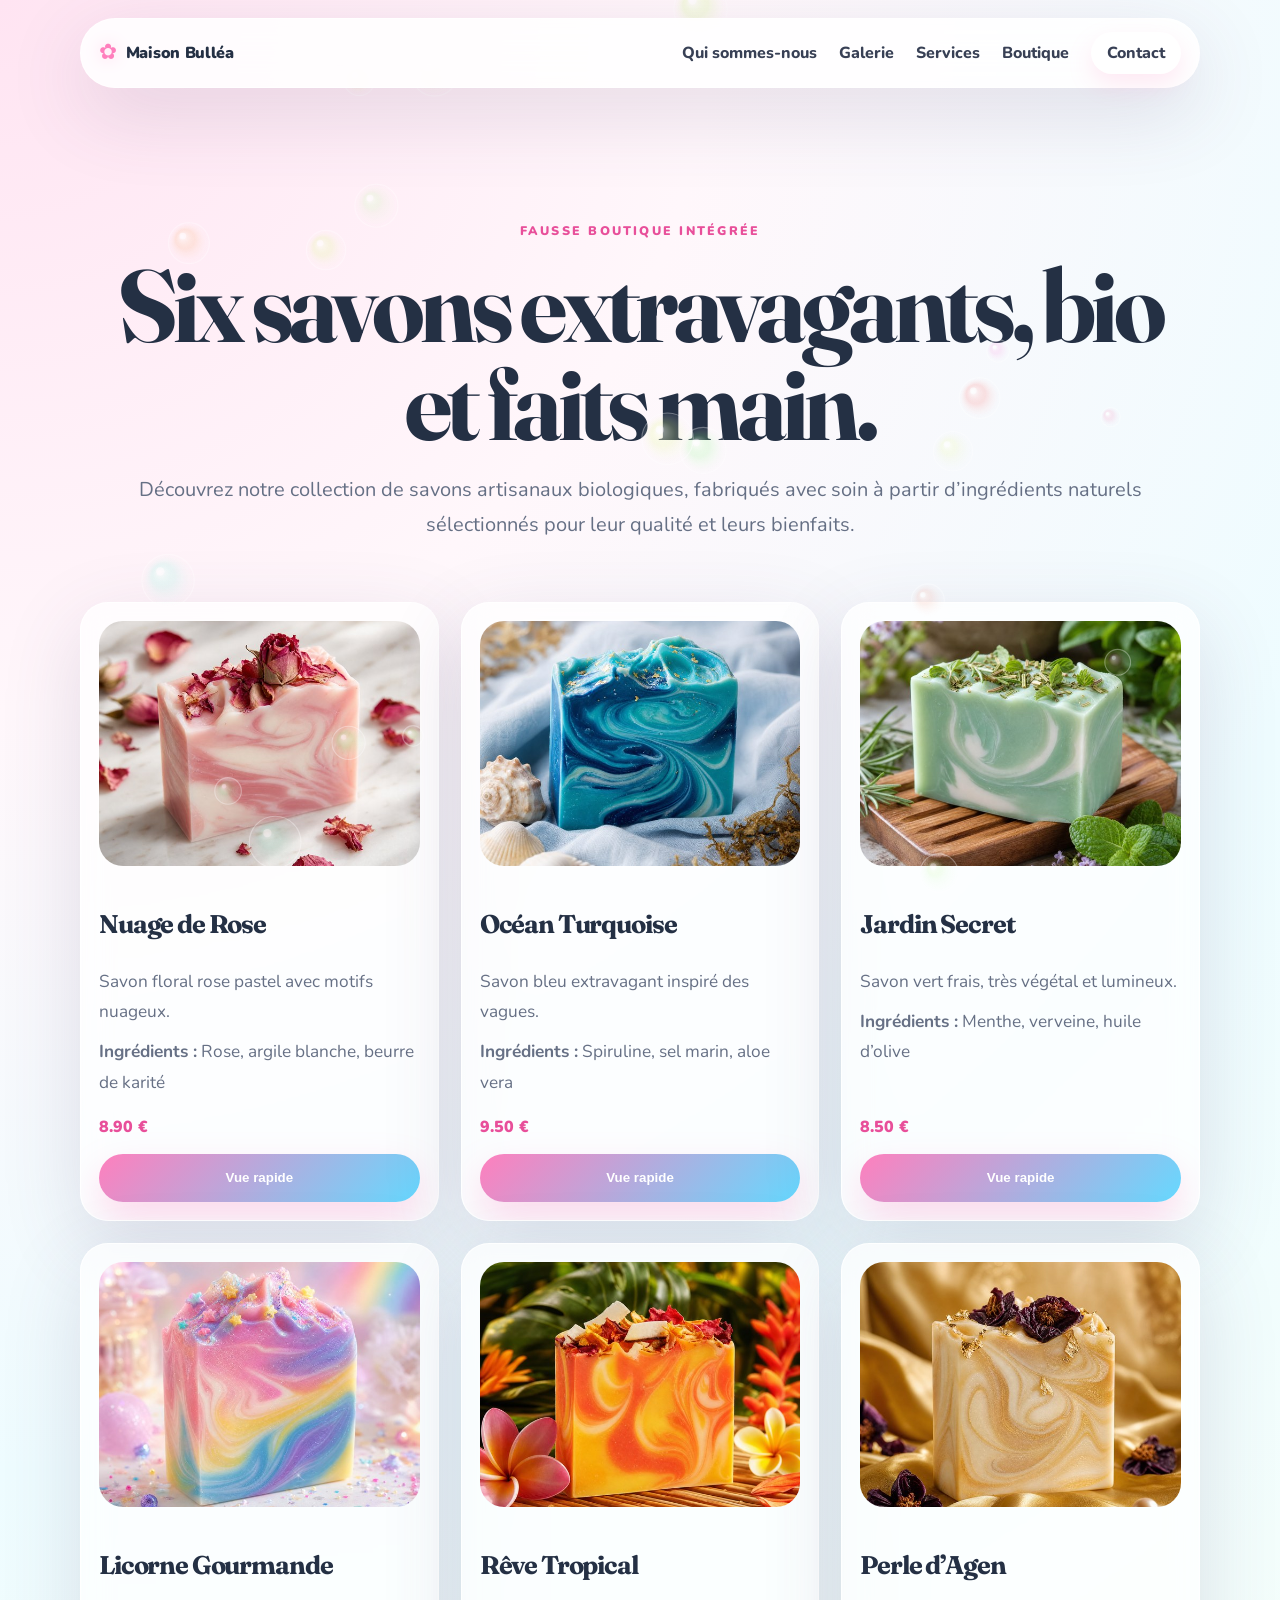
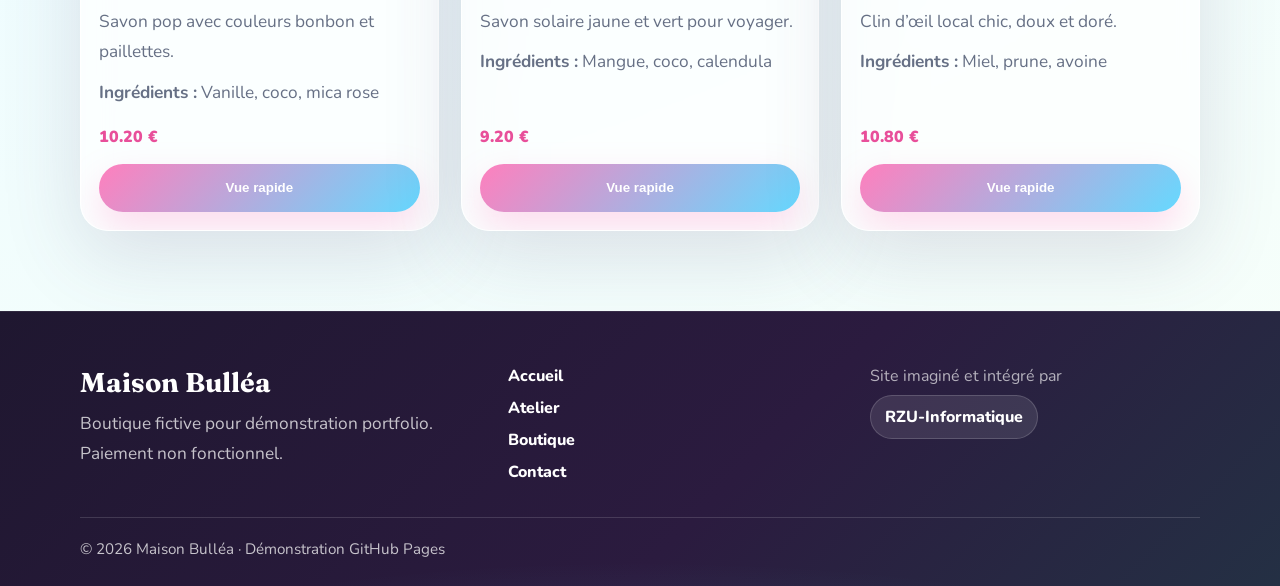
==== boutique.html @ 92e9d0f6 "Version locale du site" ====
<!doctype html>
<html lang="fr">
<head>
  <meta charset="utf-8" />
  <meta name="viewport" content="width=device-width, initial-scale=1" />
  <title>Boutique — Maison Bulléa</title>
  <link rel="preconnect" href="https://fonts.googleapis.com">
  <link rel="preconnect" href="https://fonts.gstatic.com" crossorigin>
  <link href="https://fonts.googleapis.com/css2?family=Fraunces:wght@600;700;800&family=Nunito:wght@400;600;700;800&display=swap" rel="stylesheet">
  <link rel="stylesheet" href="assets/style.css" />
</head>
<body>
  <canvas id="bubble-canvas" aria-hidden="true"></canvas>
  <header class="navbar solid">
    <a class="brand" href="index.html"><span class="brand-flower" aria-hidden="true">✿</span> Maison Bulléa</a>
    <button class="hamburger" id="hamburger" aria-label="Ouvrir le menu" aria-expanded="false"><span></span><span></span><span></span></button>
    <nav class="nav-links" id="navLinks">
      <a href="index.html#histoire">Qui sommes-nous</a>
      <a href="index.html#panorama">Galerie</a>
      <a href="index.html#services">Services</a>
      <a href="boutique.html">Boutique</a>
      <a href="index.html#contact" class="pill">Contact</a>
    </nav>
  </header>

  <main class="shop-main">
    <section class="section shop-hero reveal">
      <p class="eyebrow">Fausse boutique intégrée</p>
      <h1>Six savons extravagants, bio et faits main.</h1>
      <p class="lead">Découvrez notre collection de savons artisanaux biologiques, fabriqués avec soin à partir d’ingrédients naturels sélectionnés pour leur qualité et leurs bienfaits.</p>
    </section>

    <section class="shop-grid" id="shopGrid"></section>
  </main>

  <div class="modal" id="modal" aria-hidden="true">
    <div class="modal-content">
      <button class="modal-close" id="modalClose" aria-label="Fermer">×</button>
      <div id="modalBody"></div>
    </div>
  </div>

  <footer class="site-footer">
    <div class="footer-inner">
      <div>
        <strong>Maison Bulléa</strong>
        <p>Boutique fictive pour démonstration portfolio. Paiement non fonctionnel.</p>
      </div>
      <nav aria-label="Navigation footer">
        <a href="index.html">Accueil</a>
        <a href="index.html#panorama">Atelier</a>
        <a href="boutique.html">Boutique</a>
        <a href="index.html#contact">Contact</a>
      </nav>
      <div class="footer-credit">
        <span>Site imaginé et intégré par</span>
        <a href="#" aria-label="RZU Informatique">RZU-Informatique</a>
      </div>
    </div>
    <p class="footer-bottom">© 2026 Maison Bulléa · Démonstration GitHub Pages</p>
  </footer>
  <script src="assets/app.js"></script>
</body>
</html>
---- assets/style.css ----
:root{--pink:#ff7fbd;--soft:#fff7fb;--blue:#65d9ff;--mint:#8df2c2;--green:#6fd69b;--violet:#b693ff;--gold:#ffd978;--ink:#243044;--muted:#667085;--white:#fff;--glass:rgba(255,255,255,.72);--shadow:0 24px 80px rgba(89,67,114,.16);--radius:28px}*{box-sizing:border-box}html{scroll-behavior:smooth}body{margin:0;font-family:Nunito,system-ui,sans-serif;color:var(--ink);background:radial-gradient(circle at top left,#ffe4f2 0,#fff7fb 28%,#eefcff 58%,#f8fff9 100%);overflow-x:hidden}a{color:inherit;text-decoration:none}#bubble-canvas{position:fixed;inset:0;z-index:20;pointer-events:auto}.navbar{position:fixed;top:18px;left:50%;transform:translateX(-50%);width:min(1120px,calc(100% - 32px));height:70px;z-index:50;display:flex;align-items:center;justify-content:space-between;padding:0 18px;border:1px solid rgba(255,255,255,.7);background:rgba(255,255,255,.62);backdrop-filter:blur(20px);border-radius:999px;box-shadow:var(--shadow)}.navbar.solid{background:rgba(255,255,255,.86)}.brand{font-weight:900;letter-spacing:-.02em}.brand span{color:var(--pink);filter:drop-shadow(0 0 8px #ffd1e8)}.nav-links{display:flex;align-items:center;gap:22px;font-weight:800;color:#384055}.nav-links a{transition:.25s}.nav-links a:hover{color:#e84f9a;transform:translateY(-1px)}.pill{padding:10px 16px;background:#fff;border-radius:999px;box-shadow:0 10px 25px rgba(255,127,189,.18)}.hamburger{display:none;background:transparent;border:0;width:45px;height:45px;position:relative}.hamburger span{display:block;width:26px;height:3px;background:var(--ink);border-radius:9px;margin:5px auto;transition:.4s cubic-bezier(.4,0,.2,1)}.hamburger.active span:nth-child(1){transform:translateY(8px) rotate(135deg)}.hamburger.active span:nth-child(2){transform:rotate(180deg) scale(0);opacity:0}.hamburger.active span:nth-child(3){transform:translateY(-8px) rotate(-135deg)}.section{width:min(1120px,calc(100% - 32px));margin:0 auto;padding:110px 0}.hero{min-height:100vh;display:grid;grid-template-columns:1.02fr .98fr;align-items:center;gap:44px;padding-top:150px}.eyebrow{text-transform:uppercase;letter-spacing:.18em;font-weight:900;font-size:.78rem;color:#e84f9a;margin:0 0 14px}h1,h2{font-family:Fraunces,serif;letter-spacing:-.045em;line-height:.96;margin:0 0 20px}h1{font-size:clamp(3rem,8vw,6.7rem)}h2{font-size:clamp(2.3rem,5vw,4.2rem)}p{font-size:1.08rem;line-height:1.75;color:var(--muted)}.lead{font-size:1.25rem}.actions{display:flex;gap:14px;flex-wrap:wrap;margin-top:30px}.btn{display:inline-flex;align-items:center;justify-content:center;padding:14px 22px;border-radius:999px;font-weight:900;border:0;cursor:pointer;transition:.25s}.primary{background:linear-gradient(135deg,var(--pink),var(--blue));color:white;box-shadow:0 16px 36px rgba(255,127,189,.28)}.secondary{background:white;color:#e84f9a}.btn:hover{transform:translateY(-3px) scale(1.02)}.soap-stage{position:relative;min-height:520px;perspective:900px}.soap{position:absolute;border-radius:34% 52% 42% 58%;box-shadow:inset -15px -20px 32px rgba(84,63,98,.16),inset 18px 16px 30px rgba(255,255,255,.55),0 30px 80px rgba(100,72,135,.22);animation:float 5s ease-in-out infinite}.soap span{position:absolute;inset:18%;border-radius:inherit;border:2px solid rgba(255,255,255,.5)}.soap-a{width:210px;height:145px;left:20px;top:55px;background:linear-gradient(135deg,#ff8fc8,#ffc7e2,#fff);transform:rotate(-14deg)}.soap-b{width:245px;height:165px;right:20px;top:160px;background:linear-gradient(135deg,#73e3ff,#f5ffff,#b99aff);animation-delay:-1.2s}.soap-c{width:180px;height:125px;left:145px;bottom:82px;background:linear-gradient(135deg,#9cf7c8,#fffcc8,#fff);animation-delay:-2.2s}.soap-d{width:130px;height:95px;right:125px;bottom:22px;background:linear-gradient(135deg,#ffd978,#ff91cd,#fff);animation-delay:-3s}.orb{position:absolute;border-radius:50%;filter:blur(1px);opacity:.72}.orb-a{width:120px;height:120px;background:#baf5ff;right:80px;top:25px}.orb-b{width:90px;height:90px;background:#ffd1e8;left:35px;bottom:35px}@keyframes float{50%{transform:translateY(-22px) rotate(4deg)}}.split{display:grid;grid-template-columns:.9fr 1.1fr;gap:58px;align-items:center}.photo-card,.service-grid,.contact-form,.panorama,.shop-card,.modal-content{background:rgba(255,255,255,.72);border:1px solid rgba(255,255,255,.8);box-shadow:var(--shadow);border-radius:var(--radius);backdrop-filter:blur(14px)}.photo-card{min-height:420px;display:grid;place-items:center}.artisan-illustration{position:relative;width:260px;height:260px}.bowl{position:absolute;width:230px;height:125px;left:15px;bottom:35px;background:linear-gradient(135deg,#ffabd2,#88e2ff);border-radius:30px 30px 90px 90px}.spoon{position:absolute;width:18px;height:215px;background:#c48c53;left:150px;top:10px;transform:rotate(38deg);border-radius:99px}.tiny-soap{position:absolute;width:76px;height:52px;border-radius:24px;background:#fff}.tiny-soap.one{left:50px;top:55px;background:#a7f3ce}.tiny-soap.two{right:18px;top:95px;background:#ffd978}.values{display:flex;gap:12px;flex-wrap:wrap;margin-top:25px}.values span{background:white;padding:12px 16px;border-radius:999px;font-weight:900}.center{text-align:center;max-width:760px;margin:0 auto 36px}.panorama{overflow:hidden;cursor:grab}.panorama:active{cursor:grabbing}.panorama-track{display:flex;gap:20px;width:max-content;padding:22px;transform:translateX(0)}.scene-card{width:min(440px,74vw);height:260px;border-radius:28px;padding:28px;display:flex;flex-direction:column;justify-content:end;color:white;font-family:Fraunces,serif;font-size:2rem;box-shadow:inset 0 -70px 100px rgba(0,0,0,.2)}.scene-card span{font:800 1rem Nunito;color:rgba(255,255,255,.9)}.rose{background:linear-gradient(135deg,#ff83bd,#ffcfdf)}.blue{background:linear-gradient(135deg,#47cdf5,#8b7fff)}.green{background:linear-gradient(135deg,#55d68b,#d6ff9d)}.gold{background:linear-gradient(135deg,#ffd978,#ff83bd)}.violet{background:linear-gradient(135deg,#b693ff,#ff91cd)}.mint{background:linear-gradient(135deg,#8df2c2,#65d9ff)}.cards,.shop-grid{display:grid;grid-template-columns:repeat(3,1fr);gap:22px}.flip-card{height:285px;perspective:1100px}.flip-card>div{position:relative;width:100%;height:100%;transform-style:preserve-3d;transition:.7s}.flip-card:hover>div,.flip-card.flipped>div{transform:rotateY(180deg)}.front,.back{position:absolute;inset:0;padding:28px;border-radius:var(--radius);backface-visibility:hidden;box-shadow:var(--shadow)}.front{display:flex;flex-direction:column;justify-content:end;color:white}.back{background:white;transform:rotateY(180deg)}.pink-soap{background:linear-gradient(135deg,#ff82bd,#ffc2dd)}.teal-soap{background:linear-gradient(135deg,#52d8ff,#aa9dff)}.green-soap{background:linear-gradient(135deg,#6ee7a8,#fff1a8)}.services,.contact{display:grid;grid-template-columns:1fr 1fr;gap:36px;align-items:center}.service-grid{display:grid;grid-template-columns:1fr 1fr;gap:14px;padding:18px}.service-grid div{background:white;padding:24px;border-radius:22px;display:flex;flex-direction:column;gap:6px}.socials{display:flex;gap:12px;flex-wrap:wrap}.socials a{font-weight:900;background:white;padding:11px 15px;border-radius:999px}.contact-form{padding:24px;display:grid;gap:14px}.contact-form label{font-weight:900}.contact-form input,.contact-form textarea{width:100%;border:1px solid #efdcea;border-radius:18px;padding:14px;margin-top:6px;font:inherit;background:white}.contact-form textarea{min-height:140px;resize:vertical}footer{text-align:center;padding:45px 16px;margin-top:30px;background:rgba(255,255,255,.5)}.intro{position:fixed;z-index:100;inset:0;display:grid;place-items:center;background:radial-gradient(circle at center,#fff 0,#ffe8f3 40%,#dffaff 100%);transition:1s cubic-bezier(.4,0,.2,1)}.intro.hidden{opacity:0;transform:scale(1.1);pointer-events:none}.intro-card{text-align:center;padding:25px;width:min(620px,92vw)}.house{width:230px;height:250px;margin:20px auto 10px;display:block;position:relative;background:transparent;border:0;cursor:pointer;filter:drop-shadow(0 28px 35px rgba(146,84,130,.28));transition:.35s}.house:hover{transform:translateY(-6px) scale(1.03)}.roof{position:absolute;left:28px;top:8px;width:174px;height:174px;background:linear-gradient(135deg,#ff7fbd,#ffd978);transform:rotate(45deg);border-radius:24px}.walls{position:absolute;left:35px;bottom:15px;width:160px;height:145px;background:linear-gradient(135deg,#fff,#ecfbff);border-radius:24px}.window{position:absolute;top:34px;width:32px;height:32px;border-radius:12px;background:#ffe483;box-shadow:0 0 18px #ffd978}.window.left{left:25px}.window.right{right:25px}.door{position:absolute;left:58px;bottom:0;width:48px;height:78px;background:linear-gradient(135deg,#a96aee,#ff7fbd);border-radius:22px 22px 10px 10px;transform-origin:left;transition:.7s}.house.open .door{transform:perspective(450px) rotateY(-68deg)}.hint{font-weight:900;color:#e84f9a}.sparkle-field:before,.sparkle-field:after{content:'✦ ✧ ✦ ✧ ✦';position:absolute;color:#fff;text-shadow:0 0 12px #ff7fbd;font-size:32px;animation:spark 3s linear infinite}.sparkle-field:before{left:12%;top:18%}.sparkle-field:after{right:10%;bottom:20%;animation-delay:-1.3s}@keyframes spark{50%{transform:translateY(-20px) rotate(10deg);opacity:.45}}.reveal{opacity:0;transform:translateY(26px);transition:.8s ease}.reveal.visible{opacity:1;transform:none}.shop-main{padding-top:110px}.shop-hero{text-align:center;padding-bottom:40px}.shop-grid{width:min(1120px,calc(100% - 32px));margin:0 auto 80px}.shop-card{padding:18px;transition:.25s;overflow:hidden}.shop-card:hover{transform:translateY(-8px) rotateX(2deg);box-shadow:0 34px 95px rgba(89,67,114,.2)}.product-art{height:210px;border-radius:24px;margin-bottom:16px;position:relative;overflow:hidden}.product-art:before{content:'';position:absolute;inset:30px;border-radius:40% 55%;background:rgba(255,255,255,.72);box-shadow:inset -15px -18px 25px rgba(0,0,0,.1)}.price{font-weight:900;color:#e84f9a}.shop-card button{width:100%;margin-top:10px}.modal{position:fixed;inset:0;background:rgba(36,48,68,.45);z-index:80;display:none;place-items:center;padding:20px}.modal.show{display:grid}.modal-content{max-width:560px;width:100%;padding:28px;position:relative}.modal-close{position:absolute;right:16px;top:12px;border:0;background:#fff;border-radius:50%;width:38px;height:38px;font-size:28px;cursor:pointer}@media (max-width:850px){.hamburger{display:block}.nav-links{position:absolute;top:82px;right:0;left:0;display:grid;gap:10px;background:rgba(255,255,255,.93);padding:18px;border-radius:26px;box-shadow:var(--shadow);transform:translateY(-12px);opacity:0;pointer-events:none;transition:.3s}.nav-links.open{opacity:1;transform:none;pointer-events:auto}.hero,.split,.services,.contact{grid-template-columns:1fr}.hero{padding-top:130px}.soap-stage{min-height:420px}.cards,.shop-grid{grid-template-columns:1fr}.service-grid{grid-template-columns:1fr}.section{padding:70px 0}#bubble-canvas{pointer-events:auto}.navbar{top:10px}.scene-card{height:220px}h1{font-size:clamp(2.6rem,14vw,4.4rem)}}
.brand{display:inline-flex;align-items:center;gap:9px}.brand-flower{display:inline-grid;place-items:center;color:#e84f9a;font-size:1.35rem;line-height:1;filter:drop-shadow(0 0 8px #ffd1e8);animation:brand-flower-spin 8s linear infinite;transform-origin:center}@keyframes brand-flower-spin{to{transform:rotate(360deg)}}
.hero.section{width:100%;max-width:none;margin:0;min-height:100vh;padding:120px max(24px,calc((100vw - 1200px)/2)) 80px;display:flex;align-items:center;position:relative;overflow:hidden;isolation:isolate}.hero::before{content:"";position:absolute;inset:0;background:url("hero_savons_web.jpg") center/cover no-repeat;z-index:-2;transform:none}.hero::after{content:"";position:absolute;inset:0;background:linear-gradient(105deg,rgba(20,10,40,.75) 0%,rgba(50,24,70,.5) 45%,rgba(255,255,255,.08) 100%);z-index:-1}.hero-copy{position:relative;z-index:10;max-width:680px;margin:0;padding:0;border:0;border-radius:0;background:transparent;box-shadow:none;backdrop-filter:none}.hero-badge{display:inline-block;font-size:.75rem;font-weight:700;letter-spacing:.2em;text-transform:uppercase;color:#d4af37;border:1px solid rgba(212,175,55,.5);padding:6px 18px;border-radius:50px;margin-bottom:24px;backdrop-filter:blur(8px);background:rgba(212,175,55,.1);animation:fadeInDown .8s ease both}.hero-title{font-family:'Playfair Display',Georgia,serif;font-size:clamp(2.8rem,6vw,5rem);font-weight:700;color:white;line-height:1.1;letter-spacing:0;margin:0 0 24px;animation:fadeInUp .8s ease .2s both}.hero-title em{font-style:italic;color:#f4a7b9;display:block}.hero-desc{font-size:1.1rem;color:rgba(255,255,255,.85);max-width:680px;margin:0 0 36px;line-height:1.8;animation:fadeInUp .8s ease .4s both}.hero-btns{display:flex;gap:16px;flex-wrap:wrap;margin:0 0 48px;animation:fadeInUp .8s ease .6s both}.btn-primary,.btn-secondary{display:inline-flex;align-items:center;gap:8px;padding:14px 32px;border-radius:50px;font-weight:700;transition:transform .3s ease,box-shadow .3s ease,background .3s ease}.btn-primary{background:linear-gradient(135deg,#e91e8c,#c2185b);color:white;box-shadow:0 4px 20px rgba(233,30,140,.3)}.btn-primary:hover{transform:translateY(-3px);box-shadow:0 8px 32px rgba(233,30,140,.5)}.btn-secondary{background:rgba(255,255,255,.15);color:white;border:1px solid rgba(255,255,255,.3);backdrop-filter:blur(8px);font-weight:600}.btn-secondary:hover{background:rgba(255,255,255,.3);transform:translateY(-3px)}.hero-stats{display:flex;align-items:center;gap:24px;animation:fadeInUp .8s ease .8s both}.stat{display:flex;flex-direction:column;align-items:center}.stat-num{font-family:'Playfair Display',Georgia,serif;font-size:1.4rem;font-weight:700;color:white}.stat-label{font-size:.7rem;color:rgba(255,255,255,.6);text-transform:uppercase;letter-spacing:.1em}.stat-sep{color:rgba(255,255,255,.3);font-size:1.5rem}.hero .soap-stage{display:none}.scroll-indicator{position:absolute;bottom:32px;left:50%;transform:translateX(-50%);display:flex;flex-direction:column;align-items:center;gap:8px;color:rgba(255,255,255,.6);font-size:.75rem;letter-spacing:.1em;text-transform:uppercase;animation:bounce 2s infinite}.scroll-dot{width:6px;height:6px;background:rgba(255,255,255,.6);border-radius:50%}@keyframes fadeInUp{from{opacity:0;transform:translateY(24px)}to{opacity:1;transform:none}}@keyframes fadeInDown{from{opacity:0;transform:translateY(-16px)}to{opacity:1;transform:none}}@keyframes bounce{0%,100%{transform:translateX(-50%) translateY(0)}50%{transform:translateX(-50%) translateY(8px)}}@media (max-width:850px){.hero.section{width:100%;min-height:100vh;padding:100px 24px 60px;align-items:center}.hero-title{font-size:clamp(2.5rem,12vw,4rem)}.hero-btns{flex-direction:column;align-items:flex-start}.hero-stats{gap:16px}.stat-num{font-size:1.1rem}}

.hero::before{inset:-18px;transform:scale(1.04) translate3d(var(--hero-bg-x,0),var(--hero-bg-y,0),0);transition:transform .12s ease-out;will-change:transform}.hero-copy{transform:translate3d(var(--hero-copy-x,0),var(--hero-copy-y,0),0);transition:transform .12s ease-out;will-change:transform}@media (max-width:850px){.hero::before{inset:0;transform:none}.hero-copy{transform:none}}

.contact{position:relative;overflow:hidden;isolation:isolate}.contact>div:not(.contact-soaps),.contact-form{position:relative;z-index:2}.contact::before{content:"";position:absolute;inset:24px -80px;background:radial-gradient(circle at 18% 22%,rgba(255,127,189,.18),transparent 28%),radial-gradient(circle at 82% 70%,rgba(101,217,255,.18),transparent 30%),radial-gradient(circle at 52% 48%,rgba(141,242,194,.16),transparent 24%);z-index:0;pointer-events:none}.contact-soaps{position:absolute;inset:0;z-index:1;pointer-events:none}.contact-soap{position:absolute;display:block;width:92px;height:54px;border-radius:24px 30px 22px 32px;box-shadow:inset -10px -12px 18px rgba(65,42,88,.16),inset 12px 10px 18px rgba(255,255,255,.62),0 24px 54px rgba(89,67,114,.16);opacity:.88;animation:contact-soap-float 7s ease-in-out infinite}.contact-soap::before{content:"";position:absolute;inset:13px 20px;border:1px solid rgba(255,255,255,.62);border-radius:inherit}.contact-soap::after{content:"";position:absolute;left:18px;top:12px;width:18px;height:10px;border-radius:999px;background:rgba(255,255,255,.68);filter:blur(.2px)}.soap-rose{left:4%;top:18%;background:linear-gradient(135deg,#ff7fbd,#ffc7e2,#fff);transform:rotate(-14deg);animation-delay:-.4s}.soap-blue{right:8%;top:12%;width:112px;height:62px;background:linear-gradient(135deg,#65d9ff,#f4ffff,#b693ff);transform:rotate(12deg);animation-delay:-1.8s}.soap-mint{left:34%;bottom:10%;width:76px;height:46px;background:linear-gradient(135deg,#8df2c2,#fff8bd,#fff);transform:rotate(9deg);animation-delay:-3.1s}.soap-gold{right:28%;bottom:18%;width:84px;height:48px;background:linear-gradient(135deg,#ffd978,#ff91cd,#fff);transform:rotate(-10deg);animation-delay:-4.2s}.soap-violet{left:13%;bottom:22%;width:64px;height:40px;background:linear-gradient(135deg,#b693ff,#ffb1d7,#fff);transform:rotate(18deg);animation-delay:-5.4s}@keyframes contact-soap-float{0%,100%{translate:0 0;rotate:0deg}35%{translate:14px -18px;rotate:5deg}70%{translate:-10px 12px;rotate:-4deg}}@media (max-width:850px){.contact-soap{width:62px;height:38px;opacity:.52}.soap-blue{width:74px;height:42px}.soap-mint,.soap-gold{display:none}.soap-rose{left:2%;top:8%}.soap-violet{left:auto;right:8%;bottom:8%}.contact::before{inset:0 -40px}}

.contact{overflow:visible}.contact::before{inset:-70px calc(50% - 50vw);background:radial-gradient(circle at 10% 18%,rgba(255,127,189,.12),transparent 20%),radial-gradient(circle at 92% 22%,rgba(101,217,255,.12),transparent 22%),radial-gradient(circle at 82% 76%,rgba(141,242,194,.1),transparent 18%);}.contact-soaps{inset:-80px calc(50% - 50vw);overflow:hidden}.soap-rose{left:8vw;top:18%;}.soap-blue{right:8vw;top:12%;}.soap-mint{left:18vw;bottom:5%;}.soap-gold{right:18vw;bottom:8%;}.soap-violet{left:auto;right:5vw;bottom:36%;}@media (min-width:1100px){.soap-rose{left:calc(50vw - 680px);}.soap-mint{left:calc(50vw - 560px);}.soap-blue{right:calc(50vw - 690px);}.soap-gold{right:calc(50vw - 570px);}.soap-violet{right:calc(50vw - 760px);}}@media (max-width:850px){.contact{overflow:hidden}.contact-soaps{inset:-30px 0}.soap-rose{left:-18px;top:10%}.soap-blue{right:-18px;top:18%}.soap-violet{right:-14px;bottom:12%}.contact::before{inset:-30px 0}}

.intro{overflow:hidden}.intro-card>.eyebrow,.intro-card>h1,.intro-card>p,.hint{transition:opacity .38s ease,transform .38s ease}.intro.entering .intro-card>.eyebrow,.intro.entering .intro-card>h1,.intro.entering .intro-card>p,.intro.entering .hint{opacity:0;transform:translateY(-8px)}.house{transform-origin:50% 78%;will-change:transform,filter}.intro.entering .house{transform:translateY(-10px) scale(1.46);filter:drop-shadow(0 38px 60px rgba(146,84,130,.24)) drop-shadow(0 0 46px rgba(255,255,255,.62));transition:transform .9s cubic-bezier(.2,.8,.12,1),filter .9s ease}.walls{overflow:hidden}.walls::before{content:"";position:absolute;left:58px;bottom:0;width:48px;height:78px;border-radius:22px 22px 10px 10px;background:radial-gradient(circle at 50% 42%,#fff 0 16%,rgba(255,232,246,.95) 36%,rgba(153,232,255,.74) 66%,rgba(174,106,238,.26) 100%);box-shadow:inset 0 0 16px rgba(255,255,255,.78),0 0 24px rgba(255,127,189,.56),0 0 52px rgba(101,217,255,.38);opacity:0;transform:scale(.75);transition:opacity .35s ease .12s,transform .65s cubic-bezier(.2,.8,.12,1) .12s;z-index:1}.house.open .walls::before{opacity:1;transform:scale(1);animation:door-magic-pulse 1.15s ease-in-out infinite alternate}.door{z-index:2}.house.open::after{content:"✦  ✧  ✦";position:absolute;left:50%;top:66%;width:190px;transform:translateX(-50%);text-align:center;color:#fff;text-shadow:0 0 10px #ff7fbd,0 0 22px #65d9ff;font-size:22px;letter-spacing:12px;opacity:0;pointer-events:none;animation:door-sparkles 1.05s ease both}@keyframes door-magic-pulse{from{box-shadow:inset 0 0 16px rgba(255,255,255,.78),0 0 24px rgba(255,127,189,.5),0 0 48px rgba(101,217,255,.32)}to{box-shadow:inset 0 0 22px rgba(255,255,255,.92),0 0 36px rgba(255,127,189,.68),0 0 72px rgba(101,217,255,.48)}}@keyframes door-sparkles{0%{opacity:0;translate:0 12px;filter:blur(2px)}28%{opacity:1;filter:blur(0)}100%{opacity:0;translate:0 -26px;filter:blur(1px)}}@media (max-width:850px){.intro.entering .house{transform:translateY(-6px) scale(1.28)}.house.open::after{font-size:18px;letter-spacing:9px}}

.intro.entering{opacity:0;transform:scale(1.045);pointer-events:none;transition:opacity .58s ease .06s,transform .62s cubic-bezier(.18,.82,.18,1)}.intro.entering .house{transform:translateY(-8px) scale(1.36);filter:drop-shadow(0 42px 64px rgba(146,84,130,.22)) drop-shadow(0 0 64px rgba(255,255,255,.72));transition:transform .6s cubic-bezier(.18,.82,.18,1),filter .6s ease}.house.open::before{content:"";position:absolute;left:50%;top:66%;width:118px;height:118px;border-radius:50%;background:radial-gradient(circle,#fff 0 11%,rgba(255,226,246,.82) 28%,rgba(101,217,255,.44) 52%,transparent 72%);transform:translate(-50%,-50%) scale(.55);opacity:0;filter:blur(1px);pointer-events:none;animation:door-depth-glow .78s ease both}.house.open .walls::before{background:radial-gradient(ellipse at 50% 44%,#fff 0 12%,rgba(255,241,250,.98) 27%,rgba(255,127,189,.78) 48%,rgba(101,217,255,.52) 70%,rgba(174,106,238,.22) 100%);box-shadow:inset 0 0 18px rgba(255,255,255,.92),0 0 34px rgba(255,127,189,.72),0 0 78px rgba(101,217,255,.55)}.house.open::after{content:"✦ ✧ ✦ ✧ ✦";top:63%;font-size:24px;letter-spacing:10px;text-shadow:0 0 8px #fff,0 0 16px #ff7fbd,0 0 30px #65d9ff;animation:door-sparkles .72s ease both}@keyframes door-depth-glow{0%{opacity:0;transform:translate(-50%,-50%) scale(.45)}35%{opacity:.95}100%{opacity:.55;transform:translate(-50%,-50%) scale(1.16)}}@media (max-width:850px){.intro.entering{transform:scale(1.025)}.intro.entering .house{transform:translateY(-5px) scale(1.2)}.house.open::before{width:96px;height:96px}.house.open::after{font-size:18px;letter-spacing:7px}}

@media (max-width:850px){body.menu-open{overflow:hidden}.navbar{z-index:90}.navbar .brand,.navbar .hamburger{position:relative;z-index:92}.nav-links{position:fixed;inset:0;top:0;left:0;right:auto;width:100vw;height:100vh;display:flex;flex-direction:column;align-items:center;justify-content:center;gap:16px;padding:110px 24px 34px;border-radius:0;background:radial-gradient(circle at 15% 12%,rgba(255,127,189,.22),transparent 30%),radial-gradient(circle at 88% 78%,rgba(101,217,255,.24),transparent 30%),linear-gradient(135deg,rgba(255,247,251,.98),rgba(236,252,255,.98));box-shadow:none;backdrop-filter:blur(22px);transform:translateX(105%);opacity:1;pointer-events:none;transition:transform .72s cubic-bezier(.16,1,.3,1)}.nav-links.open{transform:translateX(0);pointer-events:auto}.nav-links a{width:min(360px,86vw);min-height:58px;display:flex;align-items:center;justify-content:center;border-radius:999px;background:rgba(255,255,255,.78);border:1px solid rgba(255,255,255,.88);box-shadow:0 18px 42px rgba(89,67,114,.12);font-size:1.08rem;color:#243044;opacity:0;transform:translateX(36px);transition:opacity .42s ease,transform .58s cubic-bezier(.16,1,.3,1),background .25s ease,color .25s ease}.nav-links a:hover{background:white;color:#e84f9a;transform:translateX(0) translateY(-2px)}.nav-links .pill{padding:0;background:linear-gradient(135deg,#ff7fbd,#65d9ff);color:white;border:0;box-shadow:0 18px 46px rgba(255,127,189,.28)}.nav-links.open a{opacity:1;transform:translateX(0)}.nav-links.open a:nth-child(1){transition-delay:.12s}.nav-links.open a:nth-child(2){transition-delay:.18s}.nav-links.open a:nth-child(3){transition-delay:.24s}.nav-links.open a:nth-child(4){transition-delay:.3s}.nav-links.open a:nth-child(5){transition-delay:.36s}.nav-links:not(.open) a{transition-delay:0s}.hamburger.active span{background:#243044}}

@media (max-width:850px){body>.nav-links{z-index:89;position:fixed;inset:0;width:100dvw;height:100dvh;max-width:none;margin:0;border:0}.navbar{isolation:isolate}}

@media (max-width:850px){.nav-links .pill:hover{background:white;color:#243044}}

@media (max-width:850px){body.menu-open .nav-links .pill:hover{background:white!important;color:#243044!important;transform:translateX(0) translateY(-2px)!important}}

@media (max-width:850px){body>.nav-links .pill,body>.nav-links .pill:hover,body.menu-open .nav-links .pill,body.menu-open .nav-links .pill:hover{background:rgba(255,255,255,.88)!important;color:#243044!important;border:1px solid rgba(255,127,189,.28)!important;box-shadow:0 18px 42px rgba(89,67,114,.12)!important;transition:opacity .42s ease,transform .58s cubic-bezier(.16,1,.3,1),box-shadow .25s ease!important}body>.nav-links .pill:hover,body.menu-open .nav-links .pill:hover{transform:translateX(0) translateY(-2px)!important;box-shadow:0 22px 52px rgba(89,67,114,.16)!important}}

@media (max-width:850px){body>.nav-links .pill,body.menu-open .nav-links .pill{background:linear-gradient(135deg,#ff5faa,#65d9ff)!important;color:white!important;border:0!important;box-shadow:0 20px 48px rgba(255,95,170,.28)!important}body>.nav-links .pill:hover,body.menu-open .nav-links .pill:hover{background:linear-gradient(135deg,#ff7fbd,#7de1ff)!important;color:white!important;transform:translateX(0) translateY(-3px)!important;box-shadow:0 26px 60px rgba(255,95,170,.36)!important}}

@media (max-width:850px){body>.nav-links .pill,body.menu-open .nav-links .pill{background:linear-gradient(135deg,#ff5faa,#65d9ff)!important;color:white!important;border:0!important;box-shadow:0 20px 48px rgba(255,95,170,.28)!important;transition:opacity .42s ease,transform .58s cubic-bezier(.16,1,.3,1),background .22s ease,color .22s ease,box-shadow .25s ease!important}body>.nav-links .pill:hover,body.menu-open .nav-links .pill:hover{background:white!important;color:#243044!important;transform:translateX(0) translateY(-3px)!important;box-shadow:0 26px 60px rgba(89,67,114,.18)!important}}

#bubble-canvas{pointer-events:none!important}

.mini-icon{width:18px;height:18px;display:inline-block;vertical-align:-3px;margin-right:6px;border-radius:7px;background:linear-gradient(135deg,var(--pink),var(--blue));box-shadow:inset 0 0 0 2px rgba(255,255,255,.45)}.mini-icon.leaf{border-radius:50% 4px 50% 4px;background:linear-gradient(135deg,#6ee7a8,#d6ff9d)}.mini-icon.pin{border-radius:50% 50% 50% 4px;transform:rotate(-45deg);background:linear-gradient(135deg,#ff7fbd,#ffd978)}.mini-icon.bubble{border-radius:50%;background:radial-gradient(circle at 32% 28%,#fff 0 18%,#65d9ff 42%,#b693ff 100%)}.mini-icon.gift{border-radius:5px;background:linear-gradient(90deg,#ff7fbd 0 42%,#fff 42% 56%,#65d9ff 56%)}.mini-icon.soap{border-radius:12px 16px 11px 15px;background:linear-gradient(135deg,#fff,#ff9fcc,#8fe3ff)}.mini-icon.flower{border-radius:50%;background:radial-gradient(circle,#ffd978 0 20%,#ff7fbd 22% 45%,transparent 47%),conic-gradient(#ff7fbd,#65d9ff,#8df2c2,#ffd978,#ff7fbd)}.mini-icon.star{clip-path:polygon(50% 0,61% 35%,98% 35%,68% 56%,79% 91%,50% 70%,21% 91%,32% 56%,2% 35%,39% 35%);border-radius:0;background:#ffd978}.product-art{background:#fff}.product-art::before{display:none}.product-art img{width:100%;height:100%;object-fit:cover;display:block;transition:transform .7s cubic-bezier(.16,1,.3,1)}.shop-card:hover .product-art img{transform:scale(1.06)}.atelier-viewer{position:relative;width:min(1180px,calc(100vw - 32px));margin:0 auto;border-radius:32px;overflow:hidden;box-shadow:0 34px 110px rgba(89,67,114,.2);background:#fff;isolation:isolate}.atelier-window{height:clamp(330px,48vw,560px);overflow:hidden;cursor:grab;--pan:50%}.atelier-window:active{cursor:grabbing}.atelier-window img{width:160%;height:100%;max-width:none;object-fit:cover;object-position:var(--pan) center;display:block;transition:object-position .65s cubic-bezier(.16,1,.3,1),transform .65s cubic-bezier(.16,1,.3,1);transform:scale(1.02)}.atelier-arrow{position:absolute;top:50%;z-index:3;transform:translateY(-50%);width:56px;height:56px;border:0;border-radius:50%;background:rgba(255,255,255,.82);box-shadow:0 18px 42px rgba(36,48,68,.16);font-size:2.6rem;line-height:1;color:#243044;cursor:pointer;transition:transform .25s ease,background .25s ease}.atelier-arrow:hover{background:white;transform:translateY(-50%) scale(1.08)}.atelier-arrow.left{left:20px}.atelier-arrow.right{right:20px}.atelier-caption{position:absolute;left:24px;right:24px;bottom:20px;z-index:2;display:flex;align-items:center;justify-content:space-between;gap:16px;padding:16px 18px;border-radius:22px;background:rgba(255,255,255,.78);backdrop-filter:blur(14px);box-shadow:0 18px 44px rgba(36,48,68,.12)}.atelier-caption span{color:var(--muted)}.card-deck{position:relative;min-height:430px;display:grid;grid-template-columns:minmax(280px,420px) 1fr;gap:56px;align-items:center;perspective:1400px}.deck-card{position:absolute;left:8%;top:50%;width:230px;height:320px;border:0;border-radius:26px;padding:26px;background:linear-gradient(135deg,#ff7fbd,#65d9ff);box-shadow:0 28px 80px rgba(89,67,114,.24);transform-style:preserve-3d;cursor:pointer;color:white;font:900 1.2rem Nunito,sans-serif;text-align:left;transition:transform .75s cubic-bezier(.16,1,.3,1),box-shadow .35s ease,filter .35s ease}.deck-card::before{content:"";position:absolute;inset:14px;border:1px solid rgba(255,255,255,.46);border-radius:20px}.deck-card::after{content:"";position:absolute;inset:38px;border-radius:24px;background:rgba(255,255,255,.18);transform:translateZ(18px)}.deck-card span{position:absolute;left:24px;right:24px;bottom:26px;z-index:2}.card-one{transform:translateY(-50%) rotate(-10deg) translateZ(0)}.card-two{transform:translate(34px,-48%) rotate(1deg) translateZ(8px);background:linear-gradient(135deg,#65d9ff,#b693ff)}.card-three{transform:translate(68px,-46%) rotate(12deg) translateZ(16px);background:linear-gradient(135deg,#ffd978,#ff7fbd)}.deck-card:hover,.deck-card.active{filter:saturate(1.12);box-shadow:0 36px 100px rgba(89,67,114,.3)}.deck-card.active{transform:translate(145px,-54%) rotate(0) translateZ(90px) rotateY(-12deg)}.deck-preview{grid-column:2;display:grid;grid-template-columns:220px 1fr;gap:26px;align-items:center;padding:26px;border-radius:30px;background:rgba(255,255,255,.78);border:1px solid rgba(255,255,255,.88);box-shadow:var(--shadow);backdrop-filter:blur(14px);transform:translateZ(0);transition:transform .5s ease}.card-deck.picked .deck-preview{animation:preview-pop .55s cubic-bezier(.16,1,.3,1)}.deck-preview img{width:220px;height:260px;object-fit:cover;border-radius:24px;box-shadow:0 22px 60px rgba(89,67,114,.18)}.deck-preview h3{font-family:Fraunces,serif;font-size:2rem;margin:0 0 10px}.door-pop{position:fixed;z-index:120;pointer-events:none;transform:translate(-50%,-50%);animation:door-pop .95s cubic-bezier(.16,1,.3,1) forwards;animation-delay:var(--delay)}.bubble-pop{border-radius:50%;background:radial-gradient(circle at 30% 25%,#fff 0 16%,rgba(101,217,255,.58) 44%,rgba(255,127,189,.2) 100%);border:1px solid rgba(255,255,255,.72)}.sparkle-pop{width:12px!important;height:12px!important;background:#fff;clip-path:polygon(50% 0,62% 36%,100% 50%,62% 64%,50% 100%,38% 64%,0 50%,38% 36%);box-shadow:0 0 18px #ff7fbd}.site-footer{position:relative;margin-top:70px;padding:54px 16px 24px;background:linear-gradient(135deg,#1f1730,#35204a 55%,#243044);color:white;text-align:left;overflow:hidden}.site-footer::before{content:"";position:absolute;inset:auto -10% -45% -10%;height:160px;background:radial-gradient(circle,rgba(255,127,189,.28),transparent 60%)}.footer-inner{position:relative;width:min(1120px,calc(100% - 32px));margin:0 auto;display:grid;grid-template-columns:1.2fr 1fr 1fr;gap:32px;align-items:start}.site-footer strong{font-family:Fraunces,serif;font-size:1.7rem}.site-footer p{color:rgba(255,255,255,.74);margin:.65rem 0 0}.site-footer nav{display:grid;gap:10px}.site-footer a{color:white;font-weight:800}.site-footer a:hover{color:#ffd978}.footer-credit{display:grid;gap:8px;justify-items:start}.footer-credit span{color:rgba(255,255,255,.65)}.footer-credit a{display:inline-flex;padding:10px 14px;border-radius:999px;background:rgba(255,255,255,.1);border:1px solid rgba(255,255,255,.16)}.footer-bottom{position:relative;width:min(1120px,calc(100% - 32px));margin:34px auto 0!important;padding-top:18px;border-top:1px solid rgba(255,255,255,.14);font-size:.95rem}@keyframes preview-pop{0%{transform:translateX(18px) rotateY(-6deg);opacity:.45}100%{transform:none;opacity:1}}@keyframes door-pop{0%{opacity:0;transform:translate(-50%,-50%) scale(.35) rotate(0)}22%{opacity:1}100%{opacity:0;transform:translate(calc(-50% + var(--tx)),calc(-50% + var(--ty))) scale(1.15) rotate(var(--rot))}}@media (max-width:900px){.card-deck{grid-template-columns:1fr;gap:30px;padding-top:280px}.deck-card{left:50%;top:120px;width:190px;height:270px}.card-one{transform:translate(-62%,-50%) rotate(-10deg)}.card-two{transform:translate(-42%,-48%) rotate(1deg)}.card-three{transform:translate(-22%,-46%) rotate(12deg)}.deck-card.active{transform:translate(-50%,-55%) rotate(0) translateZ(60px)}.deck-preview{grid-column:1;grid-template-columns:1fr}.deck-preview img{width:100%;height:260px}.footer-inner{grid-template-columns:1fr}.atelier-caption{align-items:flex-start;flex-direction:column}.atelier-arrow{width:46px;height:46px}.atelier-window img{width:190%}}

.product-panorama{background:linear-gradient(135deg,#fff,#f7fbff)}.product-panorama .atelier-window{height:clamp(320px,42vw,500px);overflow-x:auto;overflow-y:hidden;scroll-behavior:smooth;scrollbar-width:none;background:radial-gradient(circle at 12% 10%,rgba(255,127,189,.13),transparent 28%),radial-gradient(circle at 88% 75%,rgba(101,217,255,.13),transparent 28%),#fff}.product-panorama .atelier-window::-webkit-scrollbar{display:none}.atelier-track{min-width:max-content;height:100%;display:flex;align-items:center;gap:26px;padding:48px 92px}.atelier-track figure{position:relative;width:min(360px,72vw);height:calc(100% - 46px);flex:0 0 auto;margin:0;border-radius:28px;overflow:hidden;background:#fff;box-shadow:0 24px 70px rgba(89,67,114,.16);transition:transform .45s cubic-bezier(.16,1,.3,1),box-shadow .35s ease}.atelier-track figure:hover{transform:translateY(-8px) rotate(.5deg);box-shadow:0 34px 90px rgba(89,67,114,.22)}.atelier-track img{width:100%!important;height:100%!important;max-width:none;object-fit:cover;object-position:center;display:block;transform:none!important;transition:transform .65s cubic-bezier(.16,1,.3,1)!important}.atelier-track figure:hover img{transform:scale(1.045)!important}.atelier-track figcaption{position:absolute;left:16px;right:16px;bottom:16px;padding:12px 14px;border-radius:18px;background:rgba(255,255,255,.84);backdrop-filter:blur(12px);font-weight:900;color:#243044}.deck-card{z-index:1}.deck-card.active{z-index:5}.deck-preview{position:relative;z-index:0}.card-deck::before{content:"Clique sur une carte";position:absolute;left:8%;top:20px;padding:10px 14px;border-radius:999px;background:white;color:#e84f9a;font-weight:900;box-shadow:0 12px 28px rgba(89,67,114,.12)}@media (max-width:900px){.atelier-track{padding:42px 72px}.card-deck::before{left:50%;top:0;transform:translateX(-50%);white-space:nowrap}}

.shop-panorama .atelier-window{height:clamp(330px,44vw,540px);overflow-x:auto;overflow-y:hidden;scroll-behavior:auto;scrollbar-width:none;background:#fff}.shop-panorama .atelier-window::-webkit-scrollbar{display:none}.shop-panorama-img{display:block;width:auto!important;max-width:none!important;height:100%!important;min-width:180%;object-fit:cover;object-position:center;transform:none!important;user-select:none}.shop-panorama .atelier-arrow{z-index:5}.shop-panorama .atelier-caption{z-index:4}.shop-panorama::after{content:"";position:absolute;inset:0;pointer-events:none;background:linear-gradient(90deg,rgba(255,247,251,.86),transparent 12%,transparent 88%,rgba(236,252,255,.86));z-index:1}.shop-panorama .atelier-window{position:relative;z-index:0}.shop-panorama .atelier-arrow,.shop-panorama .atelier-caption{position:absolute}.shop-panorama .atelier-window:active{cursor:grabbing}@media (max-width:900px){.shop-panorama-img{min-width:245%}.shop-panorama .atelier-caption{left:14px;right:14px;bottom:14px}.shop-panorama .atelier-window{height:390px}}

.card-deck::before{top:-34px}
@media (max-width:900px){.card-deck::before{top:-24px}}

.shop-grid{align-items:stretch}.shop-card{display:flex;flex-direction:column;min-height:100%}.shop-card h2{min-height:3.4rem;display:flex;align-items:flex-end}.shop-card p{margin:10px 0 0}.shop-card .price{display:block;margin-top:auto;padding-top:18px}.shop-card button{margin-top:16px;min-height:48px}.product-art{height:clamp(190px,22vw,245px)}

.contact.section{width:100%;max-width:none;margin:0;padding:110px max(24px,calc((100vw - 1120px)/2));overflow:hidden;background:linear-gradient(135deg,#f4fffb 0%,#fff7fb 52%,#edfaff 100%)}.contact.section::before{inset:0;background:radial-gradient(circle at 8% 18%,rgba(255,127,189,.14),transparent 24%),radial-gradient(circle at 92% 72%,rgba(101,217,255,.16),transparent 28%),radial-gradient(circle at 54% 42%,rgba(141,242,194,.12),transparent 24%)}.contact.section>div:not(.contact-soaps),.contact.section>.contact-form{min-width:0}.contact.section h2,.contact.section p{max-width:620px}

@media (max-width:850px){.shop-main{padding-top:92px}.shop-grid{width:min(100% - 28px,560px);gap:18px}.shop-card{padding:14px;border-radius:22px}.shop-card h2{min-height:auto;font-size:1.45rem!important;line-height:1.05;margin-bottom:8px}.shop-card p{font-size:.98rem;line-height:1.55}.product-art{height:210px;border-radius:18px}.contact.section{grid-template-columns:1fr;padding:72px 22px}.contact.section h2{font-size:clamp(2.2rem,11vw,3.2rem)}.contact-soaps{display:none}.contact-form{border-radius:22px;padding:18px}.socials a{flex:1 1 auto;text-align:center}#bubble-canvas{opacity:.38}}

.card-deck{width:min(1120px,100%);margin-inline:auto}.deck-card span{line-height:1.12;overflow-wrap:anywhere}.deck-preview{min-width:0}.deck-preview>*{min-width:0}.deck-preview p{margin-bottom:0}@media (max-width:900px){.card-deck{display:grid!important;grid-template-columns:1fr!important;gap:24px!important;min-height:0!important;padding-top:330px!important;perspective:1000px;overflow:visible}.card-deck::before{top:0!important;left:50%!important;transform:translateX(-50%)!important;z-index:8}.deck-card{top:170px!important;left:50%!important;width:clamp(148px,31vw,190px)!important;height:auto!important;aspect-ratio:230/320;padding:20px!important;border-radius:22px!important;font-size:clamp(.92rem,2.5vw,1.08rem)!important}.deck-card::before{inset:11px;border-radius:17px}.deck-card::after{inset:30px;border-radius:18px}.deck-card span{left:18px;right:18px;bottom:20px}.card-one{transform:translate(-74%,-50%) rotate(-10deg) translateZ(0)!important}.card-two{transform:translate(-50%,-50%) rotate(1deg) translateZ(10px)!important}.card-three{transform:translate(-26%,-50%) rotate(11deg) translateZ(18px)!important}.deck-card.active{transform:translate(-50%,-56%) scale(1.06) rotate(0) translateZ(64px)!important}.deck-preview{grid-column:1!important;grid-template-columns:minmax(160px,240px) 1fr!important;gap:18px!important;align-items:center!important;padding:20px!important;border-radius:24px!important}.deck-preview img{width:100%!important;height:clamp(190px,30vw,240px)!important;border-radius:20px!important}.deck-preview h3{font-size:clamp(1.5rem,4.2vw,1.9rem)!important;line-height:1.04}.deck-preview p:not(.eyebrow){font-size:1rem;line-height:1.6}}@media (max-width:640px){.card-deck{padding-top:285px!important;gap:20px!important}.card-deck::before{font-size:.88rem;padding:9px 12px}.deck-card{top:148px!important;width:clamp(126px,36vw,160px)!important;padding:16px!important;border-radius:20px!important}.deck-card span{left:14px;right:14px;bottom:16px}.card-one{transform:translate(-78%,-50%) rotate(-10deg) translateZ(0)!important}.card-two{transform:translate(-50%,-50%) rotate(1deg) translateZ(10px)!important}.card-three{transform:translate(-22%,-50%) rotate(11deg) translateZ(18px)!important}.deck-card.active{transform:translate(-50%,-57%) scale(1.08) rotate(0) translateZ(54px)!important}.deck-preview{grid-template-columns:1fr!important;padding:16px!important}.deck-preview img{height:220px!important}.deck-preview .eyebrow{font-size:.68rem;margin-bottom:8px}.deck-preview h3{font-size:1.55rem!important;margin-bottom:8px}.deck-preview p:not(.eyebrow){font-size:.96rem;line-height:1.55}}@media (max-width:390px){.card-deck{padding-top:252px!important}.deck-card{top:132px!important;width:122px!important;font-size:.82rem!important}.deck-card::after{inset:24px}.deck-preview img{height:190px!important}}

#bubble-canvas{opacity:.7!important}.card-deck{gap:72px!important}.deck-card{width:205px!important;height:286px!important}.card-two{transform:translate(48px,-48%) rotate(1deg) translateZ(8px)!important}.card-three{transform:translate(96px,-46%) rotate(12deg) translateZ(16px)!important}.deck-card.active{transform:translate(132px,-54%) rotate(0) translateZ(80px) rotateY(-10deg)!important}@media (max-width:900px){#bubble-canvas{opacity:.42!important}.card-deck{padding-top:292px!important;gap:34px!important}.deck-card{top:148px!important;width:clamp(126px,27vw,158px)!important;height:auto!important}.card-one{transform:translate(-92%,-50%) rotate(-10deg) translateZ(0)!important}.card-two{transform:translate(-50%,-50%) rotate(1deg) translateZ(10px)!important}.card-three{transform:translate(-8%,-50%) rotate(11deg) translateZ(18px)!important}.deck-card.active{transform:translate(-50%,-57%) scale(1.03) rotate(0) translateZ(48px)!important}}@media (max-width:640px){#bubble-canvas{opacity:.28!important}.card-deck{padding-top:245px!important;gap:28px!important}.deck-card{top:128px!important;width:clamp(104px,29vw,128px)!important;padding:13px!important;font-size:.78rem!important}.deck-card::before{inset:8px;border-radius:14px}.deck-card::after{inset:23px;border-radius:15px}.deck-card span{left:11px;right:11px;bottom:13px}.card-one{transform:translate(-104%,-50%) rotate(-10deg) translateZ(0)!important}.card-two{transform:translate(-50%,-50%) rotate(1deg) translateZ(10px)!important}.card-three{transform:translate(4%,-50%) rotate(11deg) translateZ(18px)!important}.deck-card.active{transform:translate(-50%,-58%) scale(1.04) rotate(0) translateZ(42px)!important}.deck-preview{margin-top:4px!important}}@media (max-width:390px){.card-deck{padding-top:222px!important}.deck-card{top:116px!important;width:100px!important;font-size:.72rem!important}.deck-preview img{height:180px!important}}

@media (max-width:700px){#produits .center{margin-bottom:76px!important}#produits h2{font-size:clamp(2rem,9.2vw,2.8rem)!important;line-height:1.04!important}.card-deck{padding-top:330px!important}.card-deck::before{top:-36px!important}.deck-card{top:172px!important;width:clamp(96px,25vw,122px)!important}.card-one{transform:translate(-122%,-50%) rotate(-11deg) translateZ(0)!important}.card-two{transform:translate(-50%,-50%) rotate(1deg) translateZ(10px)!important}.card-three{transform:translate(22%,-50%) rotate(12deg) translateZ(18px)!important}.deck-card.active{transform:translate(-50%,-56%) scale(1.02) rotate(0) translateZ(40px)!important}}@media (max-width:430px){#produits .center{margin-bottom:84px!important}.card-deck{padding-top:305px!important}.card-deck::before{top:-34px!important}.deck-card{top:160px!important;width:96px!important;font-size:.68rem!important}.card-one{transform:translate(-128%,-50%) rotate(-11deg) translateZ(0)!important}.card-three{transform:translate(28%,-50%) rotate(12deg) translateZ(18px)!important}.deck-preview{margin-top:10px!important}}

@media (max-width:700px){#bubble-canvas{opacity:.58!important}.card-deck{padding-top:355px!important}.card-deck::before{top:-48px!important}.deck-card{top:178px!important;width:clamp(118px,34vw,148px)!important;box-shadow:0 26px 70px rgba(89,67,114,.22)!important}.card-one,.card-one.active{transform:translate(-116%,-50%) rotate(-8deg) translateZ(0)!important}.card-two,.card-two.active{transform:translate(-50%,-52%) rotate(0deg) translateZ(16px)!important}.card-three,.card-three.active{transform:translate(16%,-50%) rotate(8deg) translateZ(8px)!important}.deck-card.active{filter:saturate(1.12) brightness(1.02);box-shadow:0 34px 86px rgba(89,67,114,.28)!important}.deck-card.active::before{border-color:rgba(255,255,255,.72)}}@media (max-width:430px){#produits .center{margin-bottom:100px!important}.card-deck{padding-top:338px!important}.card-deck::before{top:-52px!important}.deck-card{top:170px!important;width:clamp(112px,33vw,126px)!important}.card-one,.card-one.active{transform:translate(-118%,-50%) rotate(-8deg) translateZ(0)!important}.card-two,.card-two.active{transform:translate(-50%,-52%) rotate(0deg) translateZ(16px)!important}.card-three,.card-three.active{transform:translate(18%,-50%) rotate(8deg) translateZ(8px)!important}}@media (max-width:370px){.deck-card{width:104px!important}.card-one,.card-one.active{transform:translate(-116%,-50%) rotate(-8deg) translateZ(0)!important}.card-three,.card-three.active{transform:translate(16%,-50%) rotate(8deg) translateZ(8px)!important}}

@media (max-width:900px){#produits .center{margin-bottom:92px!important}.card-deck{padding-top:370px!important;gap:34px!important}.card-deck::before{top:-46px!important;left:50%!important;transform:translateX(-50%)!important}.deck-card{top:184px!important;left:50%!important;width:clamp(132px,24vw,170px)!important;height:auto!important;aspect-ratio:230/320!important;box-shadow:0 26px 70px rgba(89,67,114,.22)!important}.card-one,.card-one.active{transform:translate(-116%,-50%) rotate(-8deg) translateZ(0)!important}.card-two,.card-two.active{transform:translate(-50%,-52%) rotate(0deg) translateZ(16px)!important}.card-three,.card-three.active{transform:translate(16%,-50%) rotate(8deg) translateZ(8px)!important}.deck-card.active{filter:saturate(1.12) brightness(1.02);box-shadow:0 34px 86px rgba(89,67,114,.28)!important}.deck-card.active::before{border-color:rgba(255,255,255,.72)}}@media (max-width:700px){#produits .center{margin-bottom:100px!important}.card-deck{padding-top:355px!important}.deck-card{top:178px!important;width:clamp(118px,34vw,148px)!important}}@media (max-width:430px){.card-deck{padding-top:338px!important}.deck-card{top:170px!important;width:clamp(112px,33vw,126px)!important}}

@media (min-width:901px) and (max-width:1000px){#produits .center{max-width:720px;margin-bottom:64px!important}#produits h2{font-size:clamp(2.7rem,5.2vw,3.35rem)!important;line-height:1.02!important}.card-deck{grid-template-columns:minmax(360px,430px) minmax(360px,430px)!important;gap:28px!important;align-items:center!important;justify-content:center!important;max-width:900px!important;margin-inline:auto!important}.card-deck::before{left:12px!important;top:-50px!important}.deck-card{left:22px!important;width:178px!important;height:250px!important;font-size:1rem!important}.card-one{transform:translateY(-50%) rotate(-8deg) translateZ(0)!important}.card-two{transform:translate(58px,-51%) rotate(0deg) translateZ(14px)!important}.card-three{transform:translate(116px,-49%) rotate(8deg) translateZ(8px)!important}.card-one.active{transform:translateY(-50%) rotate(-8deg) translateZ(0)!important}.card-two.active{transform:translate(58px,-51%) rotate(0deg) translateZ(14px)!important}.card-three.active{transform:translate(116px,-49%) rotate(8deg) translateZ(8px)!important}.deck-card.active{filter:saturate(1.12) brightness(1.02);box-shadow:0 34px 86px rgba(89,67,114,.28)!important}.deck-preview{grid-column:2!important;grid-template-columns:180px 1fr!important;gap:18px!important;padding:18px!important;border-radius:24px!important;max-width:430px!important}.deck-preview img{width:180px!important;height:220px!important;border-radius:20px!important}.deck-preview .eyebrow{font-size:.68rem!important;letter-spacing:.18em!important;margin-bottom:8px!important}.deck-preview h3{font-size:1.7rem!important;line-height:1.08!important;margin-bottom:8px!important}.deck-preview p:not(.eyebrow){font-size:.98rem!important;line-height:1.55!important}}

@media (min-width:901px) and (max-width:1000px){.deck-card{width:154px!important;height:216px!important;font-size:.86rem!important;padding:18px!important}.deck-card::before{inset:10px!important;border-radius:17px!important}.deck-card::after{inset:29px!important;border-radius:18px!important}.deck-card span{left:15px!important;right:15px!important;bottom:17px!important}.card-one,.card-one.active{transform:translate(-10px,-50%) rotate(-8deg) translateZ(0)!important}.card-two,.card-two.active{transform:translate(82px,-52%) rotate(0deg) translateZ(14px)!important}.card-three,.card-three.active{transform:translate(174px,-50%) rotate(8deg) translateZ(8px)!important}}

.deck-card{transition:transform 1.15s cubic-bezier(.16,1,.3,1),box-shadow .65s ease,filter .65s ease!important;will-change:transform}.deck-card::before,.deck-card::after{transition:inset .65s ease,border-color .65s ease,opacity .65s ease}.deck-preview{transition:transform .8s cubic-bezier(.16,1,.3,1),opacity .65s ease,box-shadow .65s ease!important}

.contact.section{margin-bottom:0!important;padding-bottom:110px!important}.site-footer{margin-top:0!important;background:linear-gradient(135deg,#1f1730 0%,#2b1b3f 58%,#243044 100%)!important}.site-footer::before{inset:auto 0 -90px 0!important;height:130px!important;background:radial-gradient(ellipse at 50% 100%,rgba(101,217,255,.12),transparent 62%)!important}.site-footer::after{content:"";position:absolute;left:0;right:0;top:0;height:1px;background:rgba(255,255,255,.08)}
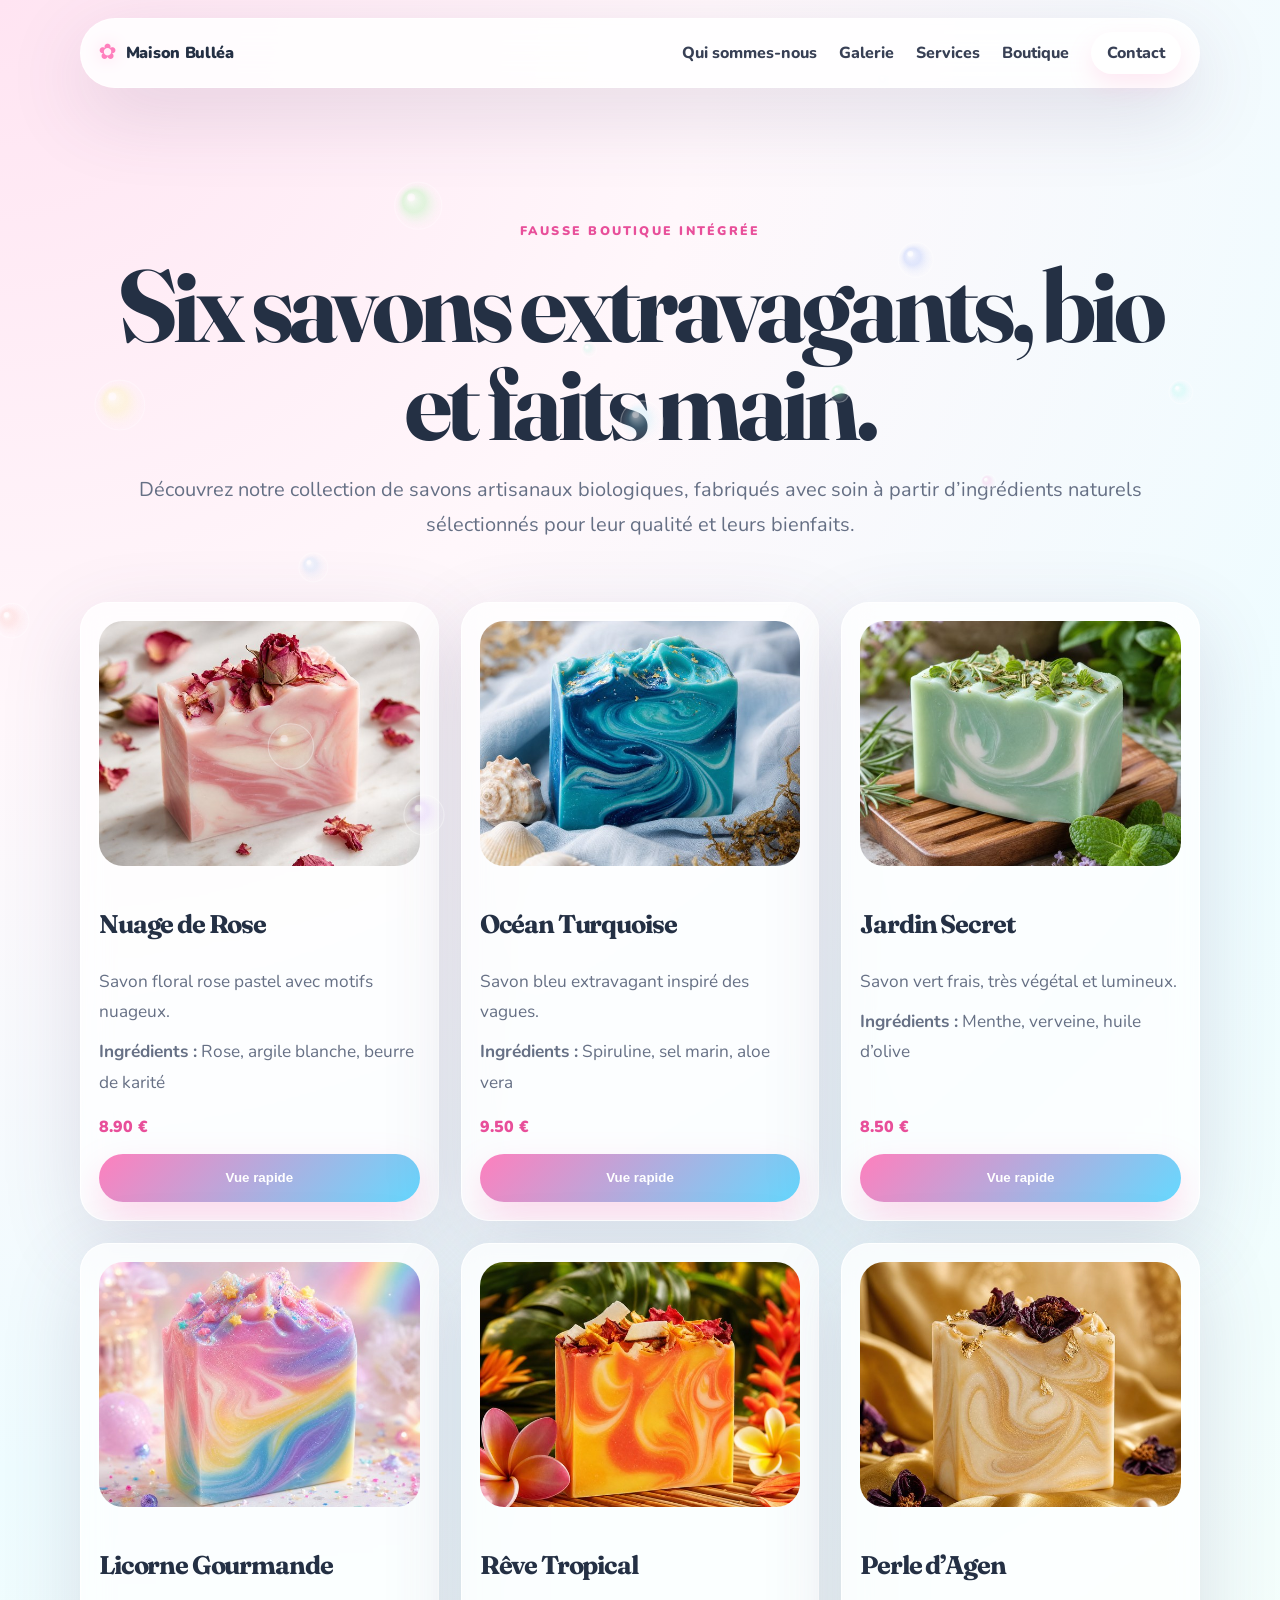
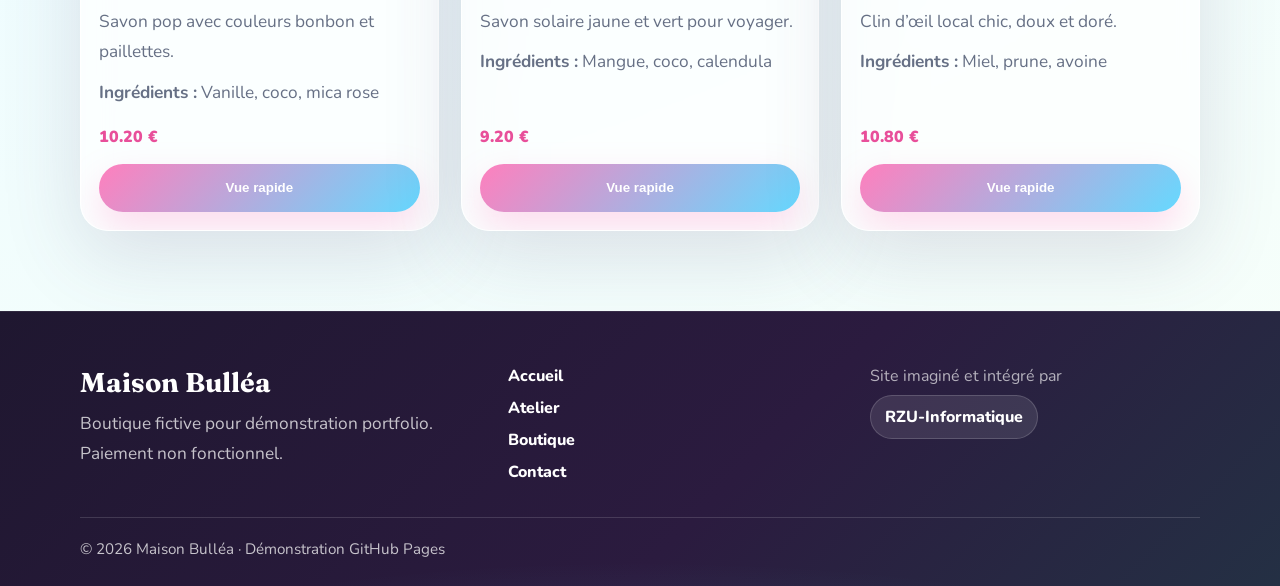
==== commit 7bb364d6: "Improve SEO metadata and public links" ====
--- a/boutique.html
+++ b/boutique.html
@@ -4,6 +4,16 @@
   <meta charset="utf-8" />
   <meta name="viewport" content="width=device-width, initial-scale=1" />
   <title>Boutique — Maison Bulléa</title>
+  <meta name="description" content="Découvrez la collection de savons artisanaux bio Maison Bulléa : créations colorées, ingrédients naturels et inspirations locales autour d'Agen.">
+  <link rel="canonical" href="https://rzu-it.github.io/maison-bullea.fr/boutique.html">
+  <meta property="og:locale" content="fr_FR">
+  <meta property="og:type" content="website">
+  <meta property="og:title" content="Boutique — Maison Bulléa">
+  <meta property="og:description" content="Six créations artisanales, naturelles et colorées imaginées autour d'Agen.">
+  <meta property="og:url" content="https://rzu-it.github.io/maison-bullea.fr/boutique.html">
+  <meta property="og:image" content="https://rzu-it.github.io/maison-bullea.fr/assets/hero_savons_web.jpg">
+  <meta property="og:image:alt" content="Savons artisanaux colorés de Maison Bulléa">
+  <meta name="twitter:card" content="summary_large_image">
   <link rel="preconnect" href="https://fonts.googleapis.com">
   <link rel="preconnect" href="https://fonts.gstatic.com" crossorigin>
   <link href="https://fonts.googleapis.com/css2?family=Fraunces:wght@600;700;800&family=Nunito:wght@400;600;700;800&display=swap" rel="stylesheet">
@@ -54,7 +64,7 @@
       </nav>
       <div class="footer-credit">
         <span>Site imaginé et intégré par</span>
-        <a href="#" aria-label="RZU Informatique">RZU-Informatique</a>
+        <a href="https://rzu-informatique.fr" aria-label="RZU Informatique">RZU-Informatique</a>
       </div>
     </div>
     <p class="footer-bottom">© 2026 Maison Bulléa · Démonstration GitHub Pages</p>
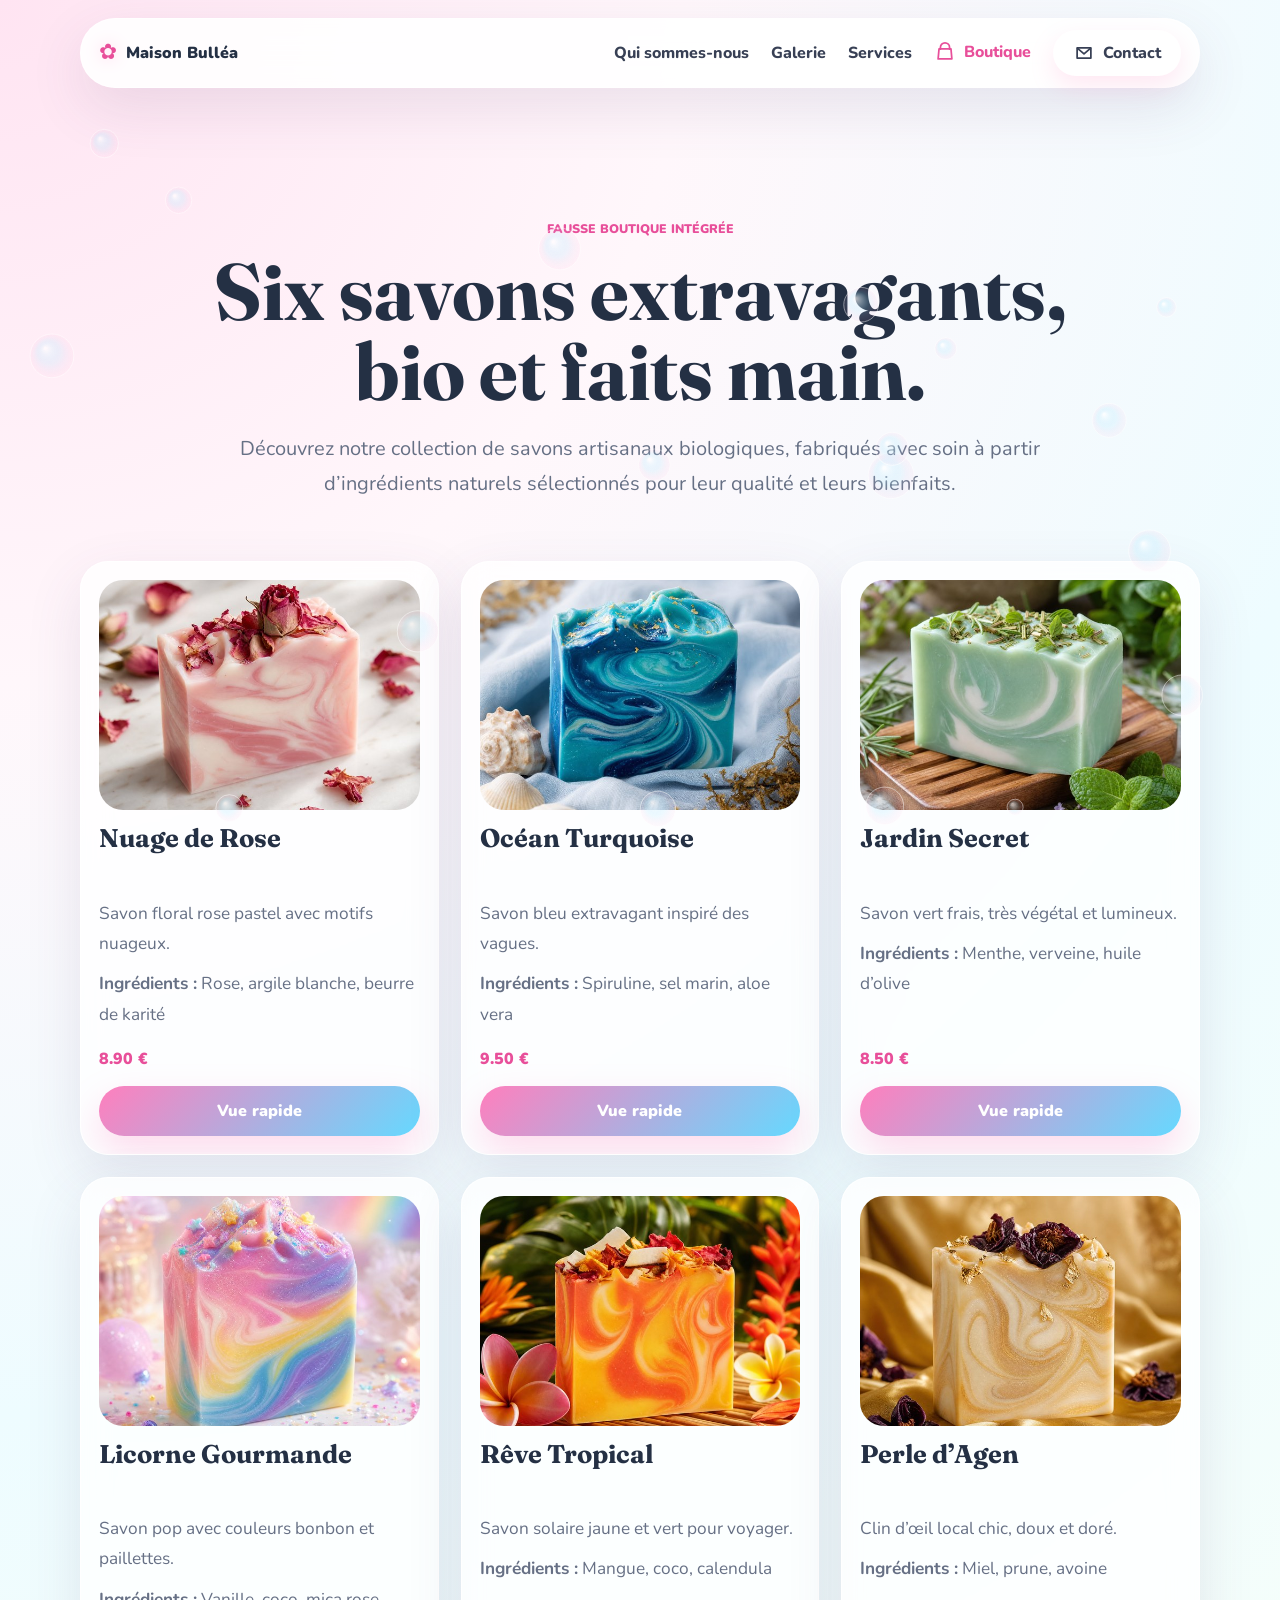
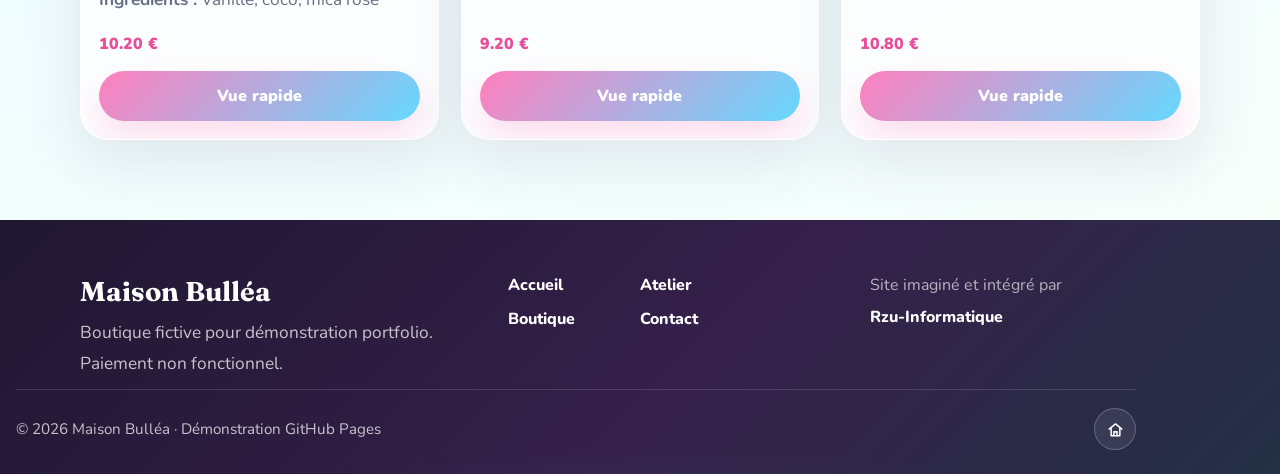
==== commit e65ff907: "Deploy redesigned Maison Bullea site" ====
--- a/boutique.html
+++ b/boutique.html
@@ -1,74 +1,215 @@
 <!doctype html>
 <html lang="fr">
-<head>
-  <meta charset="utf-8" />
-  <meta name="viewport" content="width=device-width, initial-scale=1" />
-  <title>Boutique — Maison Bulléa</title>
-  <meta name="description" content="Découvrez la collection de savons artisanaux bio Maison Bulléa : créations colorées, ingrédients naturels et inspirations locales autour d'Agen.">
-  <link rel="canonical" href="https://rzu-it.github.io/maison-bullea.fr/boutique.html">
-  <meta property="og:locale" content="fr_FR">
-  <meta property="og:type" content="website">
-  <meta property="og:title" content="Boutique — Maison Bulléa">
-  <meta property="og:description" content="Six créations artisanales, naturelles et colorées imaginées autour d'Agen.">
-  <meta property="og:url" content="https://rzu-it.github.io/maison-bullea.fr/boutique.html">
-  <meta property="og:image" content="https://rzu-it.github.io/maison-bullea.fr/assets/hero_savons_web.jpg">
-  <meta property="og:image:alt" content="Savons artisanaux colorés de Maison Bulléa">
-  <meta name="twitter:card" content="summary_large_image">
-  <link rel="preconnect" href="https://fonts.googleapis.com">
-  <link rel="preconnect" href="https://fonts.gstatic.com" crossorigin>
-  <link href="https://fonts.googleapis.com/css2?family=Fraunces:wght@600;700;800&family=Nunito:wght@400;600;700;800&display=swap" rel="stylesheet">
-  <link rel="stylesheet" href="assets/style.css" />
-</head>
-<body>
-  <canvas id="bubble-canvas" aria-hidden="true"></canvas>
-  <header class="navbar solid">
-    <a class="brand" href="index.html"><span class="brand-flower" aria-hidden="true">✿</span> Maison Bulléa</a>
-    <button class="hamburger" id="hamburger" aria-label="Ouvrir le menu" aria-expanded="false"><span></span><span></span><span></span></button>
-    <nav class="nav-links" id="navLinks">
-      <a href="index.html#histoire">Qui sommes-nous</a>
-      <a href="index.html#panorama">Galerie</a>
-      <a href="index.html#services">Services</a>
-      <a href="boutique.html">Boutique</a>
-      <a href="index.html#contact" class="pill">Contact</a>
-    </nav>
-  </header>
-
-  <main class="shop-main">
-    <section class="section shop-hero reveal">
-      <p class="eyebrow">Fausse boutique intégrée</p>
-      <h1>Six savons extravagants, bio et faits main.</h1>
-      <p class="lead">Découvrez notre collection de savons artisanaux biologiques, fabriqués avec soin à partir d’ingrédients naturels sélectionnés pour leur qualité et leurs bienfaits.</p>
-    </section>
-
-    <section class="shop-grid" id="shopGrid"></section>
-  </main>
-
-  <div class="modal" id="modal" aria-hidden="true">
-    <div class="modal-content">
-      <button class="modal-close" id="modalClose" aria-label="Fermer">×</button>
-      <div id="modalBody"></div>
-    </div>
-  </div>
-
-  <footer class="site-footer">
-    <div class="footer-inner">
-      <div>
-        <strong>Maison Bulléa</strong>
-        <p>Boutique fictive pour démonstration portfolio. Paiement non fonctionnel.</p>
+  <head>
+    <meta charset="utf-8" />
+    <meta name="viewport" content="width=device-width, initial-scale=1" />
+    <meta name="robots" content="index, follow" />
+    <meta name="theme-color" content="#fff0f7" />
+    <title>Boutique — Maison Bulléa</title>
+    <meta
+      name="description"
+      content="Découvrez la collection de savons artisanaux bio Maison Bulléa : créations colorées, ingrédients naturels et inspirations locales autour d'Agen."
+    />
+    <link
+      rel="canonical"
+      href="https://rzu-it.github.io/maison-bullea.fr/boutique.html"
+    />
+    <meta property="og:locale" content="fr_FR" />
+    <meta property="og:type" content="website" />
+    <meta property="og:site_name" content="Maison Bulléa" />
+    <meta property="og:title" content="Boutique — Maison Bulléa" />
+    <meta
+      property="og:description"
+      content="Six créations artisanales, naturelles et colorées imaginées autour d'Agen."
+    />
+    <meta
+      property="og:url"
+      content="https://rzu-it.github.io/maison-bullea.fr/boutique.html"
+    />
+    <meta
+      property="og:image"
+      content="https://rzu-it.github.io/maison-bullea.fr/assets/images/hero_savons_web.jpg"
+    />
+    <meta
+      property="og:image:alt"
+      content="Savons artisanaux colorés de Maison Bulléa"
+    />
+    <meta name="twitter:card" content="summary_large_image" />
+    <meta name="twitter:title" content="Boutique — Maison Bulléa" />
+    <meta
+      name="twitter:description"
+      content="Six créations artisanales, naturelles et colorées imaginées autour d'Agen."
+    />
+    <meta
+      name="twitter:image"
+      content="https://rzu-it.github.io/maison-bullea.fr/assets/images/hero_savons_web.jpg"
+    />
+    <link rel="preconnect" href="https://fonts.googleapis.com" />
+    <link rel="preconnect" href="https://fonts.gstatic.com" crossorigin />
+    <link
+      href="https://fonts.googleapis.com/css2?family=Fraunces:wght@600;700;800&family=Nunito:wght@400;600;700;800&display=swap"
+      rel="stylesheet"
+    />
+    <link rel="stylesheet" href="assets/styles/base.css" />
+    <link rel="stylesheet" href="assets/styles/navigation.css" />
+    <link rel="stylesheet" href="assets/styles/hero.css" />
+    <link rel="stylesheet" href="assets/styles/histoire.css" />
+    <link rel="stylesheet" href="assets/styles/panorama.css" />
+    <link rel="stylesheet" href="assets/styles/produits.css" />
+    <link rel="stylesheet" href="assets/styles/services.css" />
+    <link rel="stylesheet" href="assets/styles/contact.css" />
+    <link rel="stylesheet" href="assets/styles/boutique.css" />
+    <link rel="stylesheet" href="assets/styles/footer.css" />
+    <link rel="stylesheet" href="assets/styles/intro.css" />
+    <link rel="stylesheet" href="assets/styles/responsive.css" />
+  </head>
+  <body>
+    <a class="skip-link" href="#main-content">Aller au contenu</a>
+    <canvas id="bubble-canvas" aria-hidden="true"></canvas>
+
+    <header class="navbar solid" id="navbar">
+      <a class="brand" href="index.html#top" aria-label="Accueil Maison Bulléa">
+        <span class="brand-flower" aria-hidden="true">✿</span>
+        Maison Bulléa
+      </a>
+      <button
+        class="hamburger"
+        id="hamburger"
+        type="button"
+        aria-label="Ouvrir le menu"
+        aria-controls="navLinks"
+        aria-expanded="false"
+      >
+        <span></span><span></span><span></span>
+      </button>
+      <nav class="nav-links" id="navLinks" aria-label="Navigation principale">
+        <a href="index.html#histoire">Qui sommes-nous</a>
+        <a href="index.html#panorama">Galerie</a>
+        <a href="index.html#services">Services</a>
+        <a
+          href="boutique.html"
+          class="nav-shop-link"
+          aria-current="page"
+          aria-label="Boutique"
+        >
+          <span class="nav-shop-icon" aria-hidden="true"
+            ><svg viewBox="0 0 24 24" focusable="false">
+              <path d="M7 9V7a5 5 0 0 1 10 0v2" />
+              <path d="M5.5 8.5h13l1 11H4.5l1-11Z" /></svg
+          ></span>
+          <span class="nav-label">Boutique</span>
+        </a>
+        <a
+          href="index.html#contact"
+          class="pill nav-contact-link"
+          aria-label="Contact"
+        >
+          <span class="nav-contact-icon" aria-hidden="true"
+            ><svg viewBox="0 0 24 24" focusable="false">
+              <path d="M4.5 6.5h15v11h-15z" />
+              <path d="m5 7 7 6 7-6" /></svg
+          ></span>
+          <span class="nav-label">Contact</span>
+        </a>
+      </nav>
+    </header>
+
+    <main class="shop-main" id="main-content" tabindex="-1">
+      <section class="section shop-hero reveal">
+        <p class="eyebrow">Fausse boutique intégrée</p>
+        <h1>Six savons extravagants, bio et faits main.</h1>
+        <p class="lead">
+          Découvrez notre collection de savons artisanaux biologiques, fabriqués
+          avec soin à partir d’ingrédients naturels sélectionnés pour leur
+          qualité et leurs bienfaits.
+        </p>
+      </section>
+      <section
+        class="shop-grid"
+        id="shopGrid"
+        aria-label="Collection de savons"
+      >
+        <noscript
+          >Active JavaScript pour afficher les produits de
+          démonstration.</noscript
+        >
+      </section>
+      <div class="shop-toggle-wrap">
+        <button
+          class="btn primary shop-toggle"
+          id="shopToggle"
+          type="button"
+          aria-controls="shopGrid"
+          aria-expanded="false"
+        >
+          Afficher les 3 autres savons
+        </button>
       </div>
-      <nav aria-label="Navigation footer">
-        <a href="index.html">Accueil</a>
-        <a href="index.html#panorama">Atelier</a>
-        <a href="boutique.html">Boutique</a>
-        <a href="index.html#contact">Contact</a>
-      </nav>
-      <div class="footer-credit">
-        <span>Site imaginé et intégré par</span>
-        <a href="https://rzu-informatique.fr" aria-label="RZU Informatique">RZU-Informatique</a>
+    </main>
+
+    <div
+      class="modal"
+      id="modal"
+      role="dialog"
+      aria-modal="true"
+      aria-labelledby="modalTitle"
+      aria-hidden="true"
+    >
+      <div class="modal-content">
+        <button
+          class="modal-close"
+          id="modalClose"
+          type="button"
+          aria-label="Fermer la fenêtre"
+        >
+          ×
+        </button>
+        <div id="modalBody"></div>
       </div>
     </div>
-    <p class="footer-bottom">© 2026 Maison Bulléa · Démonstration GitHub Pages</p>
-  </footer>
-  <script src="assets/app.js"></script>
-</body>
+
+    <footer class="site-footer">
+      <div class="footer-inner">
+        <div>
+          <strong>Maison Bulléa</strong>
+          <p>
+            Boutique fictive pour démonstration portfolio. Paiement non
+            fonctionnel.
+          </p>
+        </div>
+        <nav aria-label="Navigation secondaire">
+          <a href="index.html">Accueil</a>
+          <a href="index.html#panorama">Atelier</a>
+          <a href="boutique.html" aria-current="page">Boutique</a>
+          <a href="index.html#contact">Contact</a>
+        </nav>
+        <div class="footer-credit">
+          <span>Site imaginé et intégré par</span>
+          <a
+            href="https://rzu-informatique.fr"
+            aria-label="Site de Rzu Informatique"
+            >Rzu-Informatique</a
+          >
+        </div>
+      </div>
+      <p class="footer-bottom">
+        <span>© 2026 Maison Bulléa · Démonstration GitHub Pages</span>
+        <a
+          class="footer-replay"
+          href="index.html?intro=1"
+          aria-label="Revoir la maison"
+          title="Revoir la maison"
+        >
+          <svg viewBox="0 0 24 24" aria-hidden="true" focusable="false">
+            <path d="M4 11.5 12 5l8 6.5" />
+            <path d="M6.5 10.5V20h11v-9.5" />
+            <path d="M10 20v-5h4v5" />
+          </svg>
+        </a>
+      </p>
+    </footer>
+
+    <script src="assets/scripts/app.js"></script>
+    <!-- RZU-Informatique -->
+  </body>
 </html>
--- a/assets/styles/base.css
+++ b/assets/styles/base.css
@@ -0,0 +1,265 @@
+:root {
+  --pink: #ff7fbd;
+  --pink-strong: #e84f9a;
+  --pink-deep: #d93d87;
+  --pink-hot: #ff5faa;
+  --hero-pink: #f4a7b9;
+  --hero-gold: #d4af37;
+  --hero-button-start: #e91e8c;
+  --hero-button-end: #c2185b;
+  --pink-soft: #fff0f7;
+  --blue: #65d9ff;
+  --blue-soft: #eafaff;
+  --mint: #8df2c2;
+  --mint-soft: #effdf6;
+  --gold: #ffd978;
+  --gold-soft: #fff8de;
+  --violet: #b693ff;
+  --ink: #243044;
+  --nav-ink: #384055;
+  --muted: #667085;
+  --white: #ffffff;
+  --surface: rgba(255, 255, 255, 0.78);
+  --surface-solid: rgba(255, 255, 255, 0.94);
+  --border: rgba(255, 255, 255, 0.82);
+  --brand-gradient: linear-gradient(135deg, var(--pink), var(--blue));
+  --page-gradient: radial-gradient(
+    circle at top left,
+    #ffe4f2 0,
+    #fff7fb 28%,
+    #eefcff 58%,
+    #f8fff9 100%
+  );
+  --contact-gradient: linear-gradient(
+    135deg,
+    var(--mint-soft),
+    #fff7fb 52%,
+    var(--blue-soft)
+  );
+  --footer-gradient: linear-gradient(135deg, #1f1730, #35204a 55%, var(--ink));
+  --shadow: 0 20px 56px rgba(89, 67, 114, 0.12);
+  --shadow-soft: 0 10px 28px rgba(89, 67, 114, 0.08);
+  --nav-link-background: rgba(255, 255, 255, 0.82);
+  --nav-background-start: rgba(255, 247, 251, 0.98);
+  --nav-background-end: rgba(236, 252, 255, 0.98);
+  --radius: 28px;
+  --content-width: 1120px;
+  --ease-out: cubic-bezier(0.16, 1, 0.3, 1);
+  --transition-fast: 0.16s ease;
+  --transition-hover: 0.22s ease;
+  --transition-normal: 0.32s var(--ease-out);
+  --mobile-menu-ease: cubic-bezier(0.16, 1, 0.3, 1);
+  --reveal-duration: 0.78s;
+}
+
+* {
+  box-sizing: border-box;
+}
+
+html {
+  scroll-behavior: smooth;
+}
+
+body {
+  margin: 0;
+  overflow-x: hidden;
+  color: var(--ink);
+  background: var(--page-gradient);
+  font-family: Nunito, system-ui, sans-serif;
+}
+
+body.menu-open,
+body.modal-open {
+  overflow: hidden;
+}
+
+button,
+input,
+textarea {
+  font: inherit;
+}
+
+button,
+a {
+  -webkit-tap-highlight-color: transparent;
+}
+
+button {
+  color: inherit;
+}
+
+a {
+  color: inherit;
+  text-decoration: none;
+}
+
+img {
+  display: block;
+  max-width: 100%;
+}
+
+[hidden] {
+  display: none;
+}
+
+:focus-visible {
+  outline: 3px solid var(--gold);
+  outline-offset: 4px;
+}
+
+.skip-link {
+  position: fixed;
+  top: 12px;
+  left: 12px;
+  z-index: 200;
+  padding: 12px 16px;
+  border-radius: 8px;
+  background: var(--ink);
+  color: var(--white);
+  font-weight: 800;
+  transform: translateY(-160%);
+  transition: transform 0.25s ease;
+}
+
+.skip-link:focus {
+  transform: translateY(0);
+}
+
+#bubble-canvas {
+  position: fixed;
+  inset: 0;
+  z-index: 25;
+  width: 100%;
+  height: 100%;
+  pointer-events: none;
+  opacity: 0.76;
+}
+
+.section {
+  width: min(var(--content-width), calc(100% - 32px));
+  margin-inline: auto;
+  padding-block: 110px;
+}
+
+.eyebrow {
+  margin: 0 0 14px;
+  color: var(--pink-strong);
+  font-size: 0.78rem;
+  font-weight: 900;
+  line-height: 1.4;
+  text-transform: uppercase;
+}
+
+h1,
+h2,
+h3 {
+  margin: 0 0 20px;
+  font-family: Fraunces, serif;
+  line-height: 1;
+}
+
+h1 {
+  font-size: 5rem;
+}
+
+h2 {
+  font-size: 4.2rem;
+}
+
+p {
+  color: var(--muted);
+  font-size: 1.08rem;
+  line-height: 1.75;
+}
+
+.lead {
+  font-size: 1.25rem;
+}
+
+.center {
+  max-width: 760px;
+  margin: 0 auto 42px;
+  text-align: center;
+}
+
+.btn,
+.btn-primary,
+.btn-secondary {
+  display: inline-flex;
+  min-height: 48px;
+  align-items: center;
+  justify-content: center;
+  border: 0;
+  border-radius: 999px;
+  cursor: pointer;
+  font-weight: 900;
+  transition:
+    transform 0.35s var(--ease-out),
+    box-shadow 0.35s ease,
+    background-color 0.35s ease,
+    color 0.35s ease;
+}
+
+.btn {
+  padding: 14px 22px;
+}
+
+.btn-primary,
+.btn-secondary {
+  padding: 14px 32px;
+}
+
+.primary,
+.btn-primary {
+  background: var(--brand-gradient);
+  color: var(--white);
+  box-shadow: 0 16px 36px rgba(255, 127, 189, 0.28);
+}
+
+.btn-secondary {
+  border: 1px solid rgba(255, 255, 255, 0.3);
+  background: rgba(255, 255, 255, 0.15);
+  color: var(--white);
+  backdrop-filter: blur(8px);
+}
+
+.btn:hover,
+.btn-primary:hover,
+.btn-secondary:hover {
+  transform: translateY(-3px);
+}
+
+.primary:hover,
+.btn-primary:hover {
+  box-shadow: 0 22px 48px rgba(255, 127, 189, 0.36);
+}
+
+.btn-secondary:hover {
+  background: rgba(255, 255, 255, 0.3);
+}
+
+.js .reveal {
+  opacity: 0;
+  transform: translate3d(0, 32px, 0);
+  transition:
+    opacity var(--reveal-duration) ease,
+    transform var(--reveal-duration) var(--ease-out);
+  will-change: opacity, transform;
+}
+
+.js .reveal.visible {
+  opacity: 1;
+  transform: translate3d(0, 0, 0);
+  will-change: auto;
+}
+
+.sr-only {
+  position: absolute;
+  width: 1px;
+  height: 1px;
+  overflow: hidden;
+  clip: rect(0 0 0 0);
+  white-space: nowrap;
+}
+
+/* RZU-Informatique */
--- a/assets/styles/navigation.css
+++ b/assets/styles/navigation.css
@@ -0,0 +1,142 @@
+.navbar {
+  position: fixed;
+  top: 18px;
+  left: 50%;
+  z-index: 50;
+  display: flex;
+  width: min(var(--content-width), calc(100% - 32px));
+  height: 70px;
+  align-items: center;
+  justify-content: space-between;
+  padding-inline: 18px;
+  border: 1px solid rgba(255, 255, 255, 0.7);
+  border-radius: 999px;
+  background: rgba(255, 255, 255, 0.68);
+  box-shadow: var(--shadow);
+  backdrop-filter: blur(20px);
+  transform: translateX(-50%);
+}
+
+.navbar.solid {
+  background: rgba(255, 255, 255, 0.9);
+}
+
+.brand {
+  display: inline-flex;
+  align-items: center;
+  gap: 9px;
+  font-weight: 900;
+}
+
+.brand-flower {
+  display: inline-grid;
+  color: var(--pink-strong);
+  font-size: 1.35rem;
+  line-height: 1;
+  filter: drop-shadow(0 0 8px #ffd1e8);
+  place-items: center;
+  transform-origin: center;
+  animation: brand-flower-spin 8s linear infinite;
+}
+
+.nav-links {
+  display: flex;
+  align-items: center;
+  gap: 22px;
+  color: var(--nav-ink);
+  font-weight: 800;
+}
+
+.nav-links a {
+  padding: 10px 0;
+  transition:
+    color 0.16s ease,
+    transform 0.2s var(--ease-out),
+    background-color 0.16s ease,
+    border-color 0.16s ease,
+    box-shadow 0.2s ease;
+}
+
+.nav-links a:hover,
+.nav-links a[aria-current="page"] {
+  color: var(--pink-strong);
+  transform: translateY(-1px);
+}
+
+.nav-links .pill {
+  padding: 12px 20px;
+  border-radius: 999px;
+  background: var(--white);
+  color: var(--nav-ink);
+  box-shadow: 0 10px 25px rgba(255, 127, 189, 0.18);
+}
+
+.hamburger {
+  position: relative;
+  display: none;
+  width: 45px;
+  height: 45px;
+  border: 0;
+  background: transparent;
+  cursor: pointer;
+}
+
+.hamburger span {
+  display: block;
+  width: 26px;
+  height: 3px;
+  margin: 5px auto;
+  border-radius: 9px;
+  background: var(--ink);
+  transition:
+    transform 0.4s cubic-bezier(0.4, 0, 0.2, 1),
+    opacity 0.4s ease;
+}
+
+.hamburger.active span:nth-child(1) {
+  transform: translateY(8px) rotate(135deg);
+}
+
+.hamburger.active span:nth-child(2) {
+  opacity: 0;
+  transform: rotate(180deg) scale(0);
+}
+
+.hamburger.active span:nth-child(3) {
+  transform: translateY(-8px) rotate(-135deg);
+}
+
+.nav-links .pill:hover,
+.nav-links .pill:focus-visible {
+  background: var(--white);
+  color: var(--pink-strong);
+  box-shadow: 0 14px 32px rgba(255, 127, 189, 0.24);
+}
+
+.nav-shop-link,
+.nav-contact-link {
+  display: inline-flex;
+  align-items: center;
+  justify-content: center;
+  gap: 8px;
+}
+
+.nav-shop-icon,
+.nav-contact-icon,
+.nav-shop-icon svg,
+.nav-contact-icon svg {
+  display: block;
+  width: 22px;
+  height: 22px;
+}
+
+.nav-shop-icon svg,
+.nav-contact-icon svg {
+  fill: none;
+  stroke: currentColor;
+  stroke-width: 1.9;
+  stroke-linecap: round;
+  stroke-linejoin: round;
+}
+
+/* RZU-Informatique */
--- a/assets/styles/hero.css
+++ b/assets/styles/hero.css
@@ -0,0 +1,180 @@
+.hero.section {
+  position: relative;
+  isolation: isolate;
+  display: flex;
+  width: 100%;
+  max-width: none;
+  min-height: 100vh;
+  align-items: center;
+  margin: 0;
+  overflow: hidden;
+  padding: 120px max(24px, calc((100vw - 1200px) / 2)) 80px;
+}
+
+.hero::before,
+.hero::after {
+  position: absolute;
+  inset: 0;
+  z-index: -2;
+  content: "";
+}
+
+.hero::before {
+  inset: -18px;
+  background: url("../images/hero_savons_web.jpg") center / cover no-repeat;
+  transform: scale(1.04)
+    translate3d(var(--hero-bg-x, 0), var(--hero-bg-y, 0), 0);
+  transition: transform 0.15s ease-out;
+  will-change: transform;
+}
+
+.hero::after {
+  z-index: -1;
+  background: linear-gradient(
+    105deg,
+    rgba(20, 10, 40, 0.76),
+    rgba(50, 24, 70, 0.5) 48%,
+    rgba(255, 255, 255, 0.08)
+  );
+}
+
+.hero-copy {
+  position: relative;
+  z-index: 1;
+  max-width: 680px;
+  transform: translate3d(var(--hero-copy-x, 0), var(--hero-copy-y, 0), 0);
+  transition: transform 0.15s ease-out;
+  will-change: transform;
+}
+
+.hero-badge {
+  display: inline-block;
+  margin-bottom: 24px;
+  padding: 7px 18px;
+  border: 1px solid rgba(212, 175, 55, 0.5);
+  border-radius: 999px;
+  background: rgba(212, 175, 55, 0.1);
+  color: var(--hero-gold);
+  font-size: 0.75rem;
+  font-weight: 800;
+  text-transform: uppercase;
+  backdrop-filter: blur(8px);
+}
+
+.hero-title {
+  margin-bottom: 24px;
+  color: var(--white);
+  font-family: "Playfair Display", Georgia, serif;
+  font-size: 5rem;
+  line-height: 1.08;
+}
+
+.hero-title em {
+  display: block;
+  color: var(--hero-pink);
+}
+
+.hero-desc {
+  max-width: 650px;
+  margin: 0 0 36px;
+  color: rgba(255, 255, 255, 0.88);
+  font-size: 1.1rem;
+}
+
+.hero-btns {
+  display: flex;
+  flex-wrap: wrap;
+  gap: 16px;
+  margin-bottom: 48px;
+}
+
+.hero .btn-primary {
+  background: linear-gradient(
+    135deg,
+    var(--hero-button-start),
+    var(--hero-button-end)
+  );
+  box-shadow: 0 4px 20px rgba(233, 30, 140, 0.3);
+}
+
+.hero .btn-primary:hover {
+  box-shadow: 0 8px 32px rgba(233, 30, 140, 0.5);
+}
+
+.hero-stats {
+  display: flex;
+  align-items: center;
+  gap: 24px;
+}
+
+.stat {
+  display: flex;
+  align-items: center;
+  flex-direction: column;
+}
+
+.stat-num {
+  color: var(--white);
+  font-family: "Playfair Display", Georgia, serif;
+  font-size: 1.4rem;
+  font-weight: 700;
+}
+
+.stat-label {
+  color: rgba(255, 255, 255, 0.65);
+  font-size: 0.7rem;
+  text-transform: uppercase;
+}
+
+.stat-sep {
+  color: rgba(255, 255, 255, 0.35);
+  font-size: 1.5rem;
+}
+
+.scroll-indicator {
+  position: absolute;
+  bottom: 32px;
+  left: 50%;
+  display: flex;
+  align-items: center;
+  flex-direction: column;
+  gap: 8px;
+  color: rgba(255, 255, 255, 0.68);
+  font-size: 0.75rem;
+  text-transform: uppercase;
+  transform: translateX(-50%);
+  z-index: 2;
+  animation: scroll-bounce 2s ease-in-out infinite;
+}
+
+.scroll-dot {
+  width: 6px;
+  height: 6px;
+  border-radius: 50%;
+  background: currentColor;
+}
+
+.hero:focus {
+  outline: none;
+}
+
+.hero.section {
+  --hero-bg-x: 0px;
+  --hero-bg-y: 0px;
+  --hero-copy-x: 0px;
+  --hero-copy-y: 0px;
+}
+
+.js .hero-copy.reveal,
+.js .hero-copy.reveal.visible {
+  transform: translate3d(var(--hero-copy-x), var(--hero-copy-y), 0);
+}
+
+@media (prefers-reduced-motion: no-preference) {
+  .hero::before,
+  .hero-copy {
+    transition: transform 0.08s linear;
+  }
+}
+
+/* RZU-Informatique */
--- a/assets/styles/histoire.css
+++ b/assets/styles/histoire.css
@@ -0,0 +1,233 @@
+.split,
+.services,
+.contact {
+  display: grid;
+  align-items: center;
+  grid-template-columns: 0.9fr 1.1fr;
+  gap: 58px;
+}
+
+.photo-card,
+.service-grid,
+.contact-form,
+.shop-card,
+.modal-content {
+  border: 1px solid var(--border);
+  border-radius: var(--radius);
+  background: var(--surface);
+  box-shadow: var(--shadow);
+  backdrop-filter: blur(14px);
+}
+
+.photo-card {
+  display: grid;
+  min-height: 420px;
+  place-items: center;
+}
+
+.artisan-illustration {
+  position: relative;
+  width: 260px;
+  height: 260px;
+}
+
+.bowl {
+  position: absolute;
+  bottom: 35px;
+  left: 15px;
+  width: 230px;
+  height: 125px;
+  border-radius: 30px 30px 90px 90px;
+  background: linear-gradient(135deg, #ffabd2, #88e2ff);
+}
+
+.spoon {
+  position: absolute;
+  top: 10px;
+  left: 150px;
+  width: 18px;
+  height: 215px;
+  border-radius: 99px;
+  background: #c48c53;
+  transform: rotate(38deg);
+}
+
+.tiny-soap {
+  position: absolute;
+  width: 76px;
+  height: 52px;
+  border-radius: 24px;
+}
+
+.tiny-soap.one {
+  top: 55px;
+  left: 50px;
+  background: #a7f3ce;
+}
+
+.tiny-soap.two {
+  top: 95px;
+  right: 18px;
+  background: var(--gold);
+}
+
+.values,
+.socials {
+  display: flex;
+  flex-wrap: wrap;
+  gap: 12px;
+}
+
+.values {
+  margin-top: 25px;
+}
+
+.values span,
+.socials span,
+.socials a {
+  padding: 11px 15px;
+  border-radius: 999px;
+  background: var(--white);
+  font-weight: 900;
+}
+
+.mini-icon {
+  display: inline-block;
+  width: 18px;
+  height: 18px;
+  margin-right: 6px;
+  border-radius: 7px;
+  vertical-align: -3px;
+  background: linear-gradient(135deg, var(--pink), var(--blue));
+  box-shadow: inset 0 0 0 2px rgba(255, 255, 255, 0.45);
+}
+
+.mini-icon.leaf {
+  border-radius: 50% 4px;
+  background: linear-gradient(135deg, #6ee7a8, #d6ff9d);
+}
+
+.mini-icon.pin {
+  border-radius: 50% 50% 50% 4px;
+  background: linear-gradient(135deg, var(--pink), var(--gold));
+  transform: rotate(-45deg);
+}
+
+.mini-icon.bubble {
+  border-radius: 50%;
+  background: radial-gradient(
+    circle at 32% 28%,
+    #fff 0 18%,
+    var(--blue) 42%,
+    var(--violet) 100%
+  );
+}
+
+.mini-icon.gift {
+  border-radius: 5px;
+  background: linear-gradient(
+    90deg,
+    var(--pink) 0 42%,
+    #fff 42% 56%,
+    var(--blue) 56%
+  );
+}
+
+.mini-icon.creation {
+  border-radius: 12px 16px 11px 15px;
+  background: linear-gradient(135deg, #fff, #ff9fcc, #8fe3ff);
+}
+
+.mini-icon.flower {
+  border-radius: 50%;
+  background:
+    radial-gradient(
+      circle,
+      var(--gold) 0 20%,
+      var(--pink) 22% 45%,
+      transparent 47%
+    ),
+    conic-gradient(
+      var(--pink),
+      var(--blue),
+      var(--mint),
+      var(--gold),
+      var(--pink)
+    );
+}
+
+.mini-icon.star {
+  border-radius: 0;
+  background: var(--gold);
+  clip-path: polygon(
+    50% 0,
+    61% 35%,
+    98% 35%,
+    68% 56%,
+    79% 91%,
+    50% 70%,
+    21% 91%,
+    32% 56%,
+    2% 35%,
+    39% 35%
+  );
+}
+
+@media (max-width: 640px) {
+  .values {
+    width: 100%;
+    flex-wrap: nowrap;
+    justify-content: space-between;
+    gap: clamp(4px, 1.5vw, 8px);
+  }
+
+  .values span {
+    display: inline-flex;
+    min-width: 0;
+    flex: 1 1 0;
+    align-items: center;
+    justify-content: center;
+    padding: 9px clamp(3px, 1.5vw, 8px);
+    font-size: clamp(0.66rem, 2.8vw, 0.86rem);
+    white-space: nowrap;
+  }
+
+  .values .mini-icon {
+    width: clamp(12px, 3.6vw, 16px);
+    height: clamp(12px, 3.6vw, 16px);
+    flex: 0 0 auto;
+    margin-right: 3px;
+  }
+}
+
+.socials a {
+  display: inline-flex;
+  width: 46px;
+  height: 46px;
+  align-items: center;
+  justify-content: center;
+  padding: 0;
+  border-radius: 999px;
+  background: var(--white);
+  color: var(--pink-strong);
+  font-weight: 900;
+  box-shadow: 0 14px 30px rgba(89, 67, 114, 0.13);
+  transition:
+    transform 0.2s var(--ease-out),
+    color 0.16s ease,
+    box-shadow 0.2s ease;
+}
+
+.socials a:hover {
+  color: var(--blue);
+  transform: translateY(-2px);
+  box-shadow: 0 18px 36px rgba(89, 67, 114, 0.18);
+}
+
+.social-icon {
+  display: block;
+  font-size: 1.35rem;
+  line-height: 1;
+}
+
+/* RZU-Informatique */
--- a/assets/styles/panorama.css
+++ b/assets/styles/panorama.css
@@ -0,0 +1,106 @@
+.atelier-viewer {
+  position: relative;
+  isolation: isolate;
+  width: min(1180px, calc(100vw - 32px));
+  margin-inline: auto;
+  overflow: hidden;
+  border-radius: 32px;
+  background: var(--white);
+  box-shadow: 0 34px 110px rgba(89, 67, 114, 0.2);
+}
+
+.atelier-window {
+  height: 520px;
+  overflow: hidden;
+  cursor: grab;
+}
+
+.atelier-window:active {
+  cursor: grabbing;
+}
+
+.shop-panorama-img {
+  width: 160%;
+  max-width: none;
+  height: 100%;
+  object-fit: cover;
+  user-select: none;
+}
+
+.atelier-arrow {
+  position: absolute;
+  top: 50%;
+  z-index: 3;
+  display: grid;
+  width: 56px;
+  height: 56px;
+  padding: 0;
+  border: 0;
+  border-radius: 50%;
+  background: rgba(255, 255, 255, 0.86);
+  box-shadow: 0 18px 42px rgba(36, 48, 68, 0.16);
+  cursor: pointer;
+  place-items: center;
+  transform: translateY(-50%);
+  transition:
+    transform 0.3s var(--ease-out),
+    background-color 0.3s ease;
+}
+
+.atelier-arrow:hover {
+  background: var(--white);
+  transform: translateY(calc(-50% + 3px)) scale(1.06);
+}
+
+.atelier-arrow.left {
+  left: 20px;
+}
+
+.atelier-arrow.right {
+  right: 20px;
+}
+
+.atelier-arrow::before {
+  width: 12px;
+  height: 12px;
+  border: solid currentColor;
+  border-width: 0 0 3px 3px;
+  content: "";
+  transform: translateX(2px) rotate(45deg);
+}
+
+.atelier-arrow.right::before {
+  transform: translateX(-2px) rotate(225deg);
+}
+
+.atelier-caption {
+  position: absolute;
+  right: auto;
+  bottom: 20px;
+  left: 24px;
+  z-index: 2;
+  display: inline-flex;
+  width: max-content;
+  max-width: calc(100% - 48px);
+  align-items: flex-start;
+  flex-direction: column;
+  gap: 3px;
+  padding: 10px 14px;
+  border-radius: 20px;
+  background: rgba(255, 255, 255, 0.7);
+  box-shadow: 0 14px 34px rgba(36, 48, 68, 0.1);
+  backdrop-filter: blur(12px);
+}
+
+.atelier-caption strong {
+  font-size: clamp(0.78rem, 2vw, 0.92rem);
+  line-height: 1.15;
+}
+
+.atelier-caption span {
+  color: var(--muted);
+  font-size: clamp(0.72rem, 1.9vw, 0.86rem);
+  line-height: 1.35;
+}
+
+/* RZU-Informatique */
--- a/assets/styles/produits.css
+++ b/assets/styles/produits.css
@@ -0,0 +1,133 @@
+.card-deck {
+  position: relative;
+  display: grid;
+  min-height: 430px;
+  align-items: center;
+  grid-template-columns: minmax(280px, 420px) 1fr;
+  gap: 56px;
+  perspective: 1400px;
+}
+
+.card-deck::before {
+  position: absolute;
+  top: -36px;
+  left: 8%;
+  padding: 10px 15px;
+  border-radius: 999px;
+  background: var(--white);
+  box-shadow: 0 14px 34px rgba(89, 67, 114, 0.12);
+  color: var(--pink-strong);
+  content: "Clique sur une carte";
+  font-weight: 900;
+}
+
+.deck-card {
+  position: absolute;
+  top: 50%;
+  left: 8%;
+  width: 205px;
+  height: 286px;
+  padding: 26px;
+  border: 0;
+  border-radius: 26px;
+  background: linear-gradient(135deg, var(--pink), var(--blue));
+  box-shadow: 0 28px 80px rgba(89, 67, 114, 0.24);
+  color: var(--white);
+  cursor: pointer;
+  font-size: 1.05rem;
+  font-weight: 900;
+  text-align: left;
+  z-index: 1;
+  transform-style: preserve-3d;
+  transition:
+    transform 0.9s var(--ease-out),
+    box-shadow 0.5s ease,
+    filter 0.5s ease;
+}
+
+.deck-card::before,
+.deck-card::after {
+  position: absolute;
+  content: "";
+}
+
+.deck-card::before {
+  inset: 14px;
+  border: 1px solid rgba(255, 255, 255, 0.46);
+  border-radius: 20px;
+}
+
+.deck-card::after {
+  inset: 38px;
+  border-radius: 24px;
+  background: rgba(255, 255, 255, 0.18);
+  transform: translateZ(18px);
+}
+
+.deck-card span {
+  position: absolute;
+  right: 24px;
+  bottom: 26px;
+  left: 24px;
+  z-index: 2;
+}
+
+.card-one {
+  transform: translateY(-50%) rotate(-10deg);
+}
+
+.card-two {
+  z-index: 2;
+  background: linear-gradient(135deg, var(--blue), var(--violet));
+  transform: translate(48px, -48%) rotate(1deg) translateZ(8px);
+}
+
+.card-three {
+  z-index: 3;
+  background: linear-gradient(135deg, var(--gold), var(--pink));
+  transform: translate(96px, -46%) rotate(12deg) translateZ(16px);
+}
+
+.deck-card:hover,
+.deck-card.active {
+  filter: saturate(1.12);
+  box-shadow: 0 36px 100px rgba(89, 67, 114, 0.3);
+}
+
+.deck-card.active {
+  z-index: 20;
+  transform: translate(132px, -54%) rotate(-4deg) translateZ(80px);
+}
+
+.deck-preview {
+  display: grid;
+  grid-column: 2;
+  align-items: center;
+  padding: 26px;
+  border: 1px solid var(--border);
+  border-radius: 30px;
+  background: var(--surface);
+  box-shadow: var(--shadow);
+  grid-template-columns: 220px 1fr;
+  gap: 26px;
+  backdrop-filter: blur(14px);
+}
+
+.card-deck.picked .deck-preview {
+  animation: preview-pop 0.55s var(--ease-out);
+}
+
+.deck-preview img {
+  width: 220px;
+  height: 260px;
+  border-radius: 24px;
+  object-fit: cover;
+  box-shadow: 0 22px 60px rgba(89, 67, 114, 0.18);
+}
+
+.deck-preview h3 {
+  margin-bottom: 10px;
+  font-size: 2rem;
+}
+
+/* RZU-Informatique */
--- a/assets/styles/services.css
+++ b/assets/styles/services.css
@@ -0,0 +1,59 @@
+.services {
+  grid-template-columns: 1fr 1fr;
+  gap: 36px;
+}
+
+.service-grid {
+  position: relative;
+  z-index: 26;
+  display: grid;
+  align-items: stretch;
+  padding: 18px;
+  grid-template-columns: 1fr 1fr;
+  gap: 14px;
+}
+
+.service-grid article {
+  display: grid;
+  min-height: 132px;
+  align-content: center;
+  padding: 24px;
+  border-radius: 22px;
+  background: var(--white);
+  grid-template-rows: 20px auto auto;
+  gap: 6px;
+}
+
+.service-grid .mini-icon {
+  position: static;
+  display: block;
+  width: 18px;
+  height: 18px;
+  margin: 0;
+  animation: none;
+  transform: none;
+}
+
+.service-grid strong,
+.service-grid article > span {
+  display: block;
+  line-height: 1.35;
+}
+
+.shop-cta {
+  width: fit-content;
+  max-width: 100%;
+  min-height: 52px;
+  padding-inline: clamp(20px, 5vw, 28px);
+  white-space: normal;
+  text-align: center;
+}
+
+@media (max-width: 640px) {
+  .shop-cta {
+    margin-inline: auto;
+    line-height: 1.2;
+  }
+}
+
+/* RZU-Informatique */
--- a/assets/styles/contact.css
+++ b/assets/styles/contact.css
@@ -0,0 +1,181 @@
+.contact.section {
+  position: relative;
+  display: grid;
+  width: 100%;
+  max-width: none;
+  margin: 0;
+  overflow: hidden;
+  padding: 110px max(24px, calc((100vw - var(--content-width)) / 2));
+  background: var(--contact-gradient);
+  grid-template-columns: 1fr 1fr;
+  gap: 36px;
+}
+
+.contact.section > *:not(.contact-soaps) {
+  position: relative;
+  z-index: 2;
+  min-width: 0;
+}
+
+.contact-soaps {
+  position: absolute;
+  inset: 0;
+  z-index: 1;
+  pointer-events: none;
+}
+
+.contact-soap {
+  position: absolute;
+  display: block;
+  width: 92px;
+  height: 54px;
+  border-radius: 24px 30px 22px 32px;
+  box-shadow:
+    inset -10px -12px 18px rgba(65, 42, 88, 0.16),
+    inset 12px 10px 18px rgba(255, 255, 255, 0.62),
+    0 24px 54px rgba(89, 67, 114, 0.16);
+  opacity: 0.88;
+  animation: contact-soap-float 7s ease-in-out infinite;
+}
+
+.contact-soap::before {
+  position: absolute;
+  inset: 13px 20px;
+  border: 1px solid rgba(255, 255, 255, 0.62);
+  border-radius: inherit;
+  content: "";
+}
+
+.contact-soap::after {
+  position: absolute;
+  top: 12px;
+  left: 18px;
+  width: 18px;
+  height: 10px;
+  border-radius: 999px;
+  background: rgba(255, 255, 255, 0.68);
+  content: "";
+  filter: blur(0.2px);
+}
+
+.soap-rose {
+  top: 18%;
+  left: 4%;
+  background: linear-gradient(135deg, #ff7fbd, #ffc7e2, #fff);
+  transform: rotate(-14deg);
+  animation-delay: -0.4s;
+}
+
+.soap-blue {
+  top: 12%;
+  right: 8%;
+  width: 112px;
+  height: 62px;
+  background: linear-gradient(135deg, #65d9ff, #f4ffff, #b693ff);
+  transform: rotate(12deg);
+  animation-delay: -1.8s;
+}
+
+.soap-mint {
+  bottom: 10%;
+  left: 34%;
+  width: 76px;
+  height: 46px;
+  background: linear-gradient(135deg, #8df2c2, #fff8bd, #fff);
+  transform: rotate(9deg);
+  animation-delay: -3.1s;
+}
+
+.soap-gold {
+  right: 28%;
+  bottom: 18%;
+  width: 84px;
+  height: 48px;
+  background: linear-gradient(135deg, #ffd978, #ff91cd, #fff);
+  transform: rotate(-10deg);
+  animation-delay: -4.2s;
+}
+
+.soap-violet {
+  bottom: 22%;
+  left: 13%;
+  width: 64px;
+  height: 40px;
+  background: linear-gradient(135deg, #b693ff, #ffb1d7, #fff);
+  transform: rotate(18deg);
+  animation-delay: -5.4s;
+}
+
+@keyframes contact-soap-float {
+  0%,
+  100% {
+    translate: 0 0;
+    rotate: 0deg;
+  }
+  35% {
+    translate: 14px -18px;
+    rotate: 5deg;
+  }
+  70% {
+    translate: -10px 12px;
+    rotate: -4deg;
+  }
+}
+
+.contact-form {
+  display: grid;
+  padding: 24px;
+  gap: 14px;
+}
+
+.form-field {
+  display: grid;
+  gap: 6px;
+}
+
+.contact-form label {
+  font-weight: 900;
+}
+
+.contact-form input,
+.contact-form textarea {
+  width: 100%;
+  border: 1px solid #efdcea;
+  border-radius: 18px;
+  background: var(--white);
+  padding: 14px;
+  transition:
+    border-color 0.25s ease,
+    box-shadow 0.25s ease;
+}
+
+.contact-form input:focus,
+.contact-form textarea:focus {
+  border-color: var(--pink);
+  outline: 0;
+  box-shadow: 0 0 0 4px rgba(255, 127, 189, 0.16);
+}
+
+.contact-form textarea {
+  min-height: 150px;
+  max-height: 150px;
+  resize: none;
+}
+
+.field-limit {
+  color: var(--muted);
+  font-size: 0.82rem;
+  font-weight: 800;
+}
+
+.form-status {
+  margin: 0;
+  padding: 12px 14px;
+  border-radius: 12px;
+  background: #eefcf5;
+  color: #27684b;
+  font-size: 0.95rem;
+  font-weight: 800;
+}
+
+/* RZU-Informatique */
--- a/assets/styles/boutique.css
+++ b/assets/styles/boutique.css
@@ -0,0 +1,150 @@
+.shop-main {
+  min-height: 70vh;
+  padding-top: 110px;
+}
+
+.shop-hero {
+  padding-bottom: 40px;
+  text-align: center;
+}
+
+.shop-hero h1 {
+  max-width: 900px;
+  margin-inline: auto;
+}
+
+.shop-hero .lead {
+  max-width: 800px;
+  margin-inline: auto;
+}
+
+.shop-grid {
+  display: grid;
+  width: min(var(--content-width), calc(100% - 32px));
+  align-items: stretch;
+  margin: 0 auto 80px;
+  grid-template-columns: repeat(3, 1fr);
+  gap: 22px;
+}
+
+.shop-card {
+  display: flex;
+  min-width: 0;
+  flex-direction: column;
+  padding: 18px;
+  overflow: hidden;
+  transition:
+    transform 0.4s var(--ease-out),
+    box-shadow 0.4s ease;
+}
+
+.shop-card:hover {
+  box-shadow: 0 34px 95px rgba(89, 67, 114, 0.2);
+  transform: translateY(-8px);
+}
+
+.product-art {
+  height: 230px;
+  margin-bottom: 16px;
+  overflow: hidden;
+  border-radius: 24px;
+  background: var(--white);
+}
+
+.product-art img {
+  width: 100%;
+  height: 100%;
+  object-fit: cover;
+  transition: transform 0.7s var(--ease-out);
+}
+
+.shop-card:hover .product-art img {
+  transform: scale(1.06);
+}
+
+.shop-card-title {
+  min-height: 3.4rem;
+  margin-bottom: 8px;
+  font-size: 1.6rem;
+}
+
+.shop-card p {
+  margin: 10px 0 0;
+}
+
+.price {
+  display: block;
+  margin-top: auto;
+  padding-top: 18px;
+  color: var(--pink-strong);
+  font-weight: 900;
+}
+
+.shop-card button {
+  width: 100%;
+  margin-top: 16px;
+}
+
+.shop-toggle-wrap {
+  display: none;
+  width: min(var(--content-width), calc(100% - 32px));
+  margin: -48px auto 80px;
+  text-align: center;
+}
+
+.shop-toggle {
+  padding: 13px 22px;
+}
+
+@keyframes shop-card-reveal {
+  from {
+    opacity: 0;
+    transform: translateY(24px);
+  }
+  to {
+    opacity: 1;
+    transform: translateY(0);
+  }
+}
+
+.modal {
+  position: fixed;
+  inset: 0;
+  z-index: 90;
+  display: none;
+  align-items: center;
+  justify-content: center;
+  padding: 20px;
+  background: rgba(36, 48, 68, 0.52);
+}
+
+.modal.show {
+  display: flex;
+}
+
+.modal-content {
+  position: relative;
+  width: min(560px, 100%);
+  max-height: calc(100vh - 40px);
+  padding: 28px;
+  overflow-y: auto;
+}
+
+.modal-close {
+  position: absolute;
+  top: 12px;
+  right: 16px;
+  z-index: 2;
+  display: grid;
+  width: 40px;
+  height: 40px;
+  padding: 0;
+  border: 0;
+  border-radius: 50%;
+  background: var(--white);
+  cursor: pointer;
+  font-size: 1.6rem;
+  place-items: center;
+}
+
+/* RZU-Informatique */
--- a/assets/styles/footer.css
+++ b/assets/styles/footer.css
@@ -0,0 +1,189 @@
+.site-footer {
+  position: relative;
+  z-index: 2;
+  margin-top: 0;
+  overflow: hidden;
+  padding: 54px 16px 24px;
+  background: var(--footer-gradient);
+  color: var(--white);
+}
+
+.footer-inner {
+  position: relative;
+  display: grid;
+  width: min(var(--content-width), calc(100% - 32px));
+  align-items: start;
+  margin-inline: auto;
+  grid-template-columns: 1.2fr 1fr 1fr;
+  gap: 32px;
+}
+
+.site-footer strong {
+  font-family: Fraunces, serif;
+  font-size: 1.7rem;
+}
+
+.site-footer p {
+  margin: 0.65rem 0 0;
+  color: rgba(255, 255, 255, 0.74);
+}
+
+.site-footer nav,
+.footer-credit {
+  display: grid;
+  gap: 10px;
+}
+
+.site-footer nav {
+  width: min(240px, 100%);
+  grid-template-columns: repeat(2, minmax(0, 1fr));
+  column-gap: 24px;
+  row-gap: 12px;
+}
+
+.site-footer a {
+  color: var(--white);
+  font-weight: 800;
+}
+
+.site-footer a:hover {
+  color: var(--gold);
+}
+
+.footer-credit span {
+  color: rgba(255, 255, 255, 0.65);
+}
+
+.footer-credit a {
+  display: inline-flex;
+  justify-self: start;
+  padding: 0;
+  border: 0;
+  background: transparent;
+}
+
+.footer-bottom {
+  position: relative;
+  display: flex;
+  width: min(var(--content-width), calc(100% - 32px));
+  align-items: center;
+  justify-content: space-between;
+  gap: 16px;
+  margin: 34px auto 0;
+  padding-top: 18px;
+  border-top: 1px solid rgba(255, 255, 255, 0.14);
+  font-size: 0.95rem;
+}
+
+.footer-replay {
+  display: inline-flex;
+  width: 42px;
+  height: 42px;
+  align-items: center;
+  justify-content: center;
+  padding: 0;
+  border: 1px solid rgba(255, 255, 255, 0.24);
+  border-radius: 999px;
+  background: rgba(255, 255, 255, 0.08);
+  color: rgba(255, 255, 255, 0.86);
+  font-size: 0.92rem;
+  font-weight: 900;
+  transition:
+    transform 0.32s var(--ease-out),
+    color 0.28s ease,
+    background-color 0.28s ease,
+    border-color 0.28s ease,
+    box-shadow 0.28s ease;
+}
+
+.footer-replay svg {
+  width: 19px;
+  height: 19px;
+  fill: none;
+  stroke: currentColor;
+  stroke-width: 1.9;
+  stroke-linecap: round;
+  stroke-linejoin: round;
+}
+
+.footer-replay:hover {
+  border-color: rgba(255, 217, 120, 0.68);
+  background: rgba(255, 255, 255, 0.14);
+  color: var(--gold);
+  box-shadow: 0 12px 30px rgba(255, 217, 120, 0.18);
+  transform: translateY(-3px);
+}
+
+.site-footer::before {
+  position: absolute;
+  inset: auto 0 -90px;
+  height: 130px;
+  background: radial-gradient(
+    ellipse at 50% 100%,
+    rgba(101, 217, 255, 0.12),
+    transparent 62%
+  );
+  content: "";
+}
+
+@media (max-width: 700px) {
+  .footer-inner {
+    justify-items: center;
+    gap: 28px;
+    text-align: center;
+  }
+
+  .footer-inner nav {
+    width: min(240px, 100%);
+    justify-items: center;
+    grid-template-columns: repeat(2, minmax(0, 1fr));
+    column-gap: 24px;
+    row-gap: 12px;
+    text-align: center;
+  }
+
+  .footer-credit {
+    justify-items: center;
+    text-align: center;
+  }
+
+  .footer-credit a {
+    justify-self: center;
+    padding: 0;
+    border: 0;
+    border-radius: 0;
+    background: transparent;
+  }
+
+  .footer-bottom {
+    align-items: center;
+    justify-content: center;
+    flex-direction: column;
+    text-align: center;
+  }
+}
+
+@media (max-width: 340px) {
+  .footer-inner nav {
+    grid-template-columns: 1fr;
+  }
+}
+
+.socials svg {
+  display: block;
+  width: 23px;
+  height: 23px;
+  fill: none;
+  stroke: currentColor;
+  stroke-width: 1.8;
+  stroke-linecap: round;
+  stroke-linejoin: round;
+}
+
+.socials a:nth-child(2) svg,
+.socials a:nth-child(3) svg {
+  fill: currentColor;
+  stroke: none;
+}
+
+/* RZU-Informatique */
--- a/assets/styles/intro.css
+++ b/assets/styles/intro.css
@@ -0,0 +1,663 @@
+.intro {
+  position: fixed;
+  inset: 0;
+  z-index: 100;
+  display: grid;
+  overflow: hidden;
+  background: radial-gradient(circle at center, #fff, #ffe8f3 40%, #dffaff);
+  place-items: center;
+  transition:
+    opacity 0.6s ease,
+    transform 0.65s var(--ease-out);
+}
+
+.intro[hidden] {
+  display: none;
+}
+.intro.entering {
+  opacity: 0;
+  pointer-events: none;
+  transform: scale(1.05);
+}
+
+.intro-card {
+  position: relative;
+  z-index: 2;
+  width: min(620px, 92vw);
+  padding: 25px;
+  text-align: center;
+}
+
+.intro-title {
+  margin: 0 0 16px;
+  color: var(--ink);
+  font-family: Fraunces, serif;
+  font-size: 4.2rem;
+  font-weight: 800;
+  line-height: 1;
+}
+
+.house {
+  position: relative;
+  display: block;
+  width: 230px;
+  height: 250px;
+  margin: 20px auto 10px;
+  border: 0;
+  background: transparent;
+  cursor: pointer;
+  filter: drop-shadow(0 28px 35px rgba(146, 84, 130, 0.28));
+  transition:
+    transform 0.45s var(--ease-out),
+    filter 0.45s ease;
+}
+
+.house:hover {
+  transform: translateY(-6px) scale(1.03);
+}
+
+.house:disabled {
+  cursor: default;
+}
+
+.roof {
+  position: absolute;
+  top: 8px;
+  left: 28px;
+  width: 174px;
+  height: 174px;
+  border-radius: 24px;
+  background: linear-gradient(135deg, var(--pink), var(--gold));
+  transform: rotate(45deg);
+}
+
+.chimney {
+  position: absolute;
+  top: 28px;
+  right: 43px;
+  z-index: -1;
+  width: 28px;
+  height: 70px;
+  border-radius: 8px;
+  background: #d18bc0;
+}
+
+.walls {
+  position: absolute;
+  bottom: 15px;
+  left: 35px;
+  width: 160px;
+  height: 145px;
+  border-radius: 24px;
+  background: linear-gradient(135deg, #fff, #ecfbff);
+}
+
+.window {
+  position: absolute;
+  top: 34px;
+  width: 32px;
+  height: 32px;
+  border-radius: 12px;
+  background: #ffe483;
+  box-shadow: 0 0 18px var(--gold);
+}
+
+.window.left {
+  left: 25px;
+}
+
+.window.right {
+  right: 25px;
+}
+
+.door {
+  position: absolute;
+  bottom: 0;
+  left: 58px;
+  width: 48px;
+  height: 78px;
+  border-radius: 22px 22px 10px 10px;
+  background: linear-gradient(135deg, #a96aee, var(--pink));
+  transform-origin: left;
+  transition: transform 0.7s var(--ease-out);
+}
+
+.house.open .door {
+  transform: perspective(450px) rotateY(-68deg);
+}
+
+.house.open {
+  filter: drop-shadow(0 42px 64px rgba(146, 84, 130, 0.22))
+    drop-shadow(0 0 64px rgba(255, 255, 255, 0.72));
+  transform: translateY(-8px) scale(1.3);
+}
+
+.hint {
+  color: var(--pink-strong);
+  font-weight: 900;
+}
+
+.sparkle-field {
+  position: absolute;
+  inset: 0;
+  overflow: hidden;
+  pointer-events: none;
+}
+
+.classic-sparkles {
+  position: absolute;
+  inset: 0;
+  z-index: 1;
+  overflow: hidden;
+  pointer-events: none;
+}
+
+.classic-sparkles::before,
+.classic-sparkles::after {
+  position: absolute;
+  color: var(--white);
+  content: "✦ ✧ ✦ ✧ ✦";
+  font-size: 32px;
+  letter-spacing: 6px;
+  text-shadow: 0 0 12px var(--pink);
+  animation: classic-sparkle-float 3s linear infinite;
+  will-change: transform, opacity;
+}
+
+.classic-sparkles::before {
+  top: 18%;
+  left: 12%;
+}
+
+.classic-sparkles::after {
+  right: 10%;
+  bottom: 20%;
+  animation-delay: -1.3s;
+}
+
+@keyframes classic-sparkle-float {
+  0%,
+  100% {
+    opacity: 1;
+    transform: translate3d(0, 0, 0) rotate(0);
+  }
+
+  50% {
+    opacity: 0.45;
+    transform: translate3d(0, -20px, 0) rotate(10deg);
+  }
+}
+
+.sparkle-field span {
+  position: absolute;
+  bottom: -10%;
+  width: 10px;
+  height: 10px;
+  opacity: 0;
+  background: var(--white);
+  clip-path: polygon(
+    50% 0,
+    62% 36%,
+    100% 50%,
+    62% 64%,
+    50% 100%,
+    38% 64%,
+    0 50%,
+    38% 36%
+  );
+  filter: drop-shadow(0 0 8px rgba(255, 127, 189, 0.8));
+  animation: sparkle-rise 7.2s linear infinite;
+}
+
+.sparkle-field span:nth-child(1) {
+  left: 9%;
+  animation-delay: 0s;
+}
+.sparkle-field span:nth-child(2) {
+  left: 11.5%;
+  width: 7px;
+  height: 7px;
+  animation-delay: 0.32s;
+}
+.sparkle-field span:nth-child(3) {
+  left: 14%;
+  width: 13px;
+  height: 13px;
+  animation-delay: 0.64s;
+}
+.sparkle-field span:nth-child(4) {
+  left: 16.5%;
+  width: 6px;
+  height: 6px;
+  animation-delay: 0.96s;
+}
+.sparkle-field span:nth-child(5) {
+  left: 19%;
+  animation-delay: 1.28s;
+}
+.sparkle-field span:nth-child(6) {
+  left: 45%;
+  width: 7px;
+  height: 7px;
+  animation-delay: -2.4s;
+}
+.sparkle-field span:nth-child(7) {
+  left: 47.5%;
+  width: 12px;
+  height: 12px;
+  animation-delay: -2.08s;
+}
+.sparkle-field span:nth-child(8) {
+  left: 50%;
+  width: 6px;
+  height: 6px;
+  animation-delay: -1.76s;
+}
+.sparkle-field span:nth-child(9) {
+  left: 52.5%;
+  animation-delay: -1.44s;
+}
+.sparkle-field span:nth-child(10) {
+  left: 55%;
+  width: 7px;
+  height: 7px;
+  animation-delay: -1.12s;
+}
+.sparkle-field span:nth-child(11) {
+  left: 79%;
+  width: 13px;
+  height: 13px;
+  animation-delay: -4.8s;
+}
+.sparkle-field span:nth-child(12) {
+  left: 81.5%;
+  width: 7px;
+  height: 7px;
+  animation-delay: -4.48s;
+}
+.sparkle-field span:nth-child(13) {
+  left: 84%;
+  width: 5px;
+  height: 5px;
+  animation-delay: -4.16s;
+}
+.sparkle-field span:nth-child(14) {
+  left: 86.5%;
+  width: 9px;
+  height: 9px;
+  animation-delay: -3.84s;
+}
+
+.door-pop {
+  position: fixed;
+  z-index: 120;
+  pointer-events: none;
+  transform: translate(-50%, -50%);
+  animation: door-pop 0.95s var(--ease-out) forwards;
+  animation-delay: var(--delay);
+}
+
+.bubble-pop {
+  border: 1px solid rgba(255, 255, 255, 0.72);
+  border-radius: 50%;
+  background: radial-gradient(
+    circle at 30% 25%,
+    #fff 0 16%,
+    rgba(101, 217, 255, 0.58) 44%,
+    rgba(255, 127, 189, 0.2)
+  );
+}
+
+.sparkle-pop {
+  width: 12px;
+  height: 12px;
+  background: #fff;
+  clip-path: polygon(
+    50% 0,
+    62% 36%,
+    100% 50%,
+    62% 64%,
+    50% 100%,
+    38% 64%,
+    0 50%,
+    38% 36%
+  );
+}
+
+@keyframes brand-flower-spin {
+  to {
+    transform: rotate(360deg);
+  }
+}
+
+@keyframes scroll-bounce {
+  0%,
+  100% {
+    transform: translate(-50%, 0);
+  }
+  50% {
+    transform: translate(-50%, 8px);
+  }
+}
+
+@keyframes preview-pop {
+  from {
+    opacity: 0.45;
+    transform: translateX(18px);
+  }
+  to {
+    opacity: 1;
+    transform: none;
+  }
+}
+
+@keyframes sparkle-rise {
+  0% {
+    opacity: 0;
+    transform: translate3d(0, 0, 0) rotate(0);
+  }
+  12% {
+    opacity: 0.9;
+  }
+  76% {
+    opacity: 0.72;
+  }
+  100% {
+    opacity: 0;
+    transform: translate3d(18px, -118vh, 0) rotate(210deg);
+  }
+}
+
+@keyframes door-pop {
+  0% {
+    opacity: 0;
+    transform: translate(-50%, -50%) scale(0.35);
+  }
+  22% {
+    opacity: 1;
+  }
+  100% {
+    opacity: 0;
+    transform: translate(calc(-50% + var(--tx)), calc(-50% + var(--ty)))
+      scale(1.15) rotate(var(--rot));
+  }
+}
+
+.house:focus-visible {
+  outline: none;
+  filter: drop-shadow(0 30px 42px rgba(146, 84, 130, 0.34))
+    drop-shadow(0 0 22px rgba(255, 217, 120, 0.62));
+}
+
+.walls::after {
+  position: absolute;
+  bottom: 0;
+  left: 58px;
+  width: 48px;
+  height: 78px;
+  border-radius: 22px 22px 10px 10px;
+  background:
+    radial-gradient(circle at 50% 28%, #fff8bd 0 8%, transparent 30%),
+    linear-gradient(160deg, #65d9ff, #b693ff 48%, #ff7fbd);
+  box-shadow:
+    inset 0 0 18px rgba(255, 255, 255, 0.72),
+    0 0 24px rgba(182, 147, 255, 0.5);
+  content: "";
+}
+
+.door {
+  z-index: 1;
+}
+
+.sparkle-field::before,
+.sparkle-field::after {
+  position: absolute;
+  color: var(--white);
+  content: "";
+  font-size: 32px;
+  letter-spacing: 6px;
+  text-shadow: 0 0 12px var(--pink);
+  animation: sparkle-cluster 3s ease-in-out infinite;
+}
+
+.sparkle-field::before {
+  top: 18%;
+  left: 12%;
+}
+
+.sparkle-field::after {
+  right: 10%;
+  bottom: 20%;
+  animation-delay: -1.3s;
+}
+
+@keyframes sparkle-cluster {
+  0%,
+  100% {
+    opacity: 1;
+    transform: translateY(0) rotate(0);
+  }
+  50% {
+    opacity: 0.45;
+    transform: translateY(-20px) rotate(10deg);
+  }
+}
+
+.house {
+  transition:
+    transform 0.85s cubic-bezier(0.16, 0.84, 0.24, 1),
+    filter 0.85s ease;
+}
+
+.house:hover {
+  transform: translateY(-6px) scale(1.03);
+}
+
+.door {
+  z-index: 2;
+  transition: transform 0.7s var(--ease-out);
+}
+
+.walls::before {
+  position: absolute;
+  bottom: -7px;
+  left: 50%;
+  z-index: 0;
+  width: 118px;
+  height: 118px;
+  border-radius: 50%;
+  background: radial-gradient(
+    circle,
+    #fff 0 11%,
+    rgba(255, 226, 246, 0.82) 28%,
+    rgba(101, 217, 255, 0.44) 52%,
+    transparent 72%
+  );
+  content: "";
+  filter: blur(1px);
+  opacity: 0;
+  pointer-events: none;
+  transform: translateX(-50%) scale(0.55);
+}
+
+.house.open .door {
+  transform: perspective(450px) rotateY(-68deg);
+}
+
+.house.open .walls::before {
+  animation: door-depth-glow 0.78s ease both;
+}
+
+.house.open::after {
+  position: absolute;
+  top: 63%;
+  left: 50%;
+  width: 190px;
+  color: var(--white);
+  content: "";
+  font-size: 24px;
+  letter-spacing: 10px;
+  pointer-events: none;
+  text-align: center;
+  text-shadow:
+    0 0 8px var(--white),
+    0 0 16px var(--pink),
+    0 0 30px var(--blue);
+  transform: translateX(-50%);
+  animation: door-sparkles 0.72s ease both;
+}
+
+.intro.entering {
+  opacity: 0;
+  pointer-events: none;
+  transform: scale(1.045);
+  transition:
+    opacity 0.58s ease 0.06s,
+    transform 0.62s cubic-bezier(0.18, 0.82, 0.18, 1);
+}
+
+.intro.entering .house {
+  filter: drop-shadow(0 42px 64px rgba(146, 84, 130, 0.22))
+    drop-shadow(0 0 64px rgba(255, 255, 255, 0.72));
+  transform: translateY(-8px) scale(1.36);
+  transition:
+    transform 0.6s cubic-bezier(0.18, 0.82, 0.18, 1),
+    filter 0.6s ease;
+}
+
+.sparkle-field::before,
+.sparkle-field::after {
+  position: absolute;
+  width: 150px;
+  height: 2px;
+  border-radius: 999px;
+  background: linear-gradient(
+    90deg,
+    rgba(255, 255, 255, 0),
+    rgba(255, 255, 255, 0.95),
+    rgba(255, 217, 120, 0.8),
+    rgba(255, 255, 255, 0)
+  );
+  box-shadow: 0 0 12px rgba(255, 217, 120, 0.65);
+  content: "";
+  opacity: 0;
+  animation: intro-shooting-star 6.6s linear infinite;
+  transform: rotate(-28deg);
+}
+
+.sparkle-field::before {
+  top: 22%;
+  left: 72%;
+  animation-delay: 0.8s;
+}
+
+.sparkle-field::after {
+  top: 58%;
+  left: 68%;
+  width: 120px;
+  animation-delay: 3.2s;
+  animation-duration: 7.4s;
+}
+
+.sparkle-field span {
+  width: 3px;
+  height: 3px;
+  border-radius: 50%;
+  background: var(--white);
+  clip-path: none;
+  box-shadow:
+    0 0 8px rgba(255, 255, 255, 0.9),
+    0 0 18px rgba(255, 217, 120, 0.5);
+  animation-name: twinkle-rise;
+  animation-timing-function: linear;
+}
+
+.sparkle-field span:nth-child(4n) {
+  width: 5px;
+  height: 5px;
+}
+
+.door-pop {
+  animation-duration: 0.95s;
+}
+
+@keyframes door-depth-glow {
+  0% {
+    opacity: 0;
+    transform: translateX(-50%) scale(0.45);
+  }
+  35% {
+    opacity: 0.95;
+  }
+  100% {
+    opacity: 0.55;
+    transform: translateX(-50%) scale(1.16);
+  }
+}
+
+@keyframes door-sparkles {
+  0% {
+    opacity: 0;
+    translate: 0 12px;
+    filter: blur(2px);
+  }
+  28% {
+    opacity: 1;
+    filter: blur(0);
+  }
+  100% {
+    opacity: 0;
+    translate: 0 -26px;
+    filter: blur(1px);
+  }
+}
+
+@keyframes intro-shooting-star {
+  0%,
+  12% {
+    opacity: 0;
+    transform: translate3d(0, 0, 0) rotate(-28deg);
+  }
+  16% {
+    opacity: 0.95;
+  }
+  36%,
+  100% {
+    opacity: 0;
+    transform: translate3d(-48vw, 30vh, 0) rotate(-28deg);
+  }
+}
+
+@keyframes twinkle-rise {
+  0% {
+    opacity: 0;
+    transform: translate3d(0, 0, 0) scale(0.5);
+  }
+  18% {
+    opacity: 0.95;
+  }
+  78% {
+    opacity: 0.65;
+  }
+  100% {
+    opacity: 0;
+    transform: translate3d(12px, -118vh, 0) scale(1.15);
+  }
+}
+
+@media (max-width: 850px) {
+  .intro.entering {
+    transform: scale(1.025);
+  }
+
+  .intro.entering .house {
+    transform: translateY(-5px) scale(1.2);
+  }
+
+  .walls::before {
+    width: 96px;
+    height: 96px;
+  }
+}
+
+/* RZU-Informatique */
--- a/assets/styles/responsive.css
+++ b/assets/styles/responsive.css
@@ -0,0 +1,936 @@
+@media (max-width: 1000px) {
+  .hero-title {
+    font-size: 4rem;
+  }
+
+  h2 {
+    font-size: 3.4rem;
+  }
+
+  .card-deck {
+    gap: 32px;
+  }
+
+  .deck-preview {
+    grid-template-columns: 180px 1fr;
+    gap: 18px;
+    padding: 20px;
+  }
+
+  .deck-preview img {
+    width: 180px;
+    height: 220px;
+  }
+}
+
+@media (max-width: 900px) {
+  .split,
+  .services,
+  .contact.section {
+    grid-template-columns: 1fr;
+  }
+
+  .card-deck {
+    min-height: 0;
+    padding-top: 360px;
+    grid-template-columns: 1fr;
+    gap: 28px;
+  }
+
+  .card-deck::before {
+    top: 0;
+    left: 50%;
+    transform: translateX(-50%);
+  }
+
+  .deck-card {
+    top: 180px;
+    left: 50%;
+    width: 160px;
+    height: 224px;
+    font-size: 0.9rem;
+  }
+
+  .card-one {
+    transform: translate(-116%, -50%) rotate(-8deg);
+  }
+
+  .card-two {
+    transform: translate(-50%, -52%) rotate(0deg) translateZ(12px);
+  }
+
+  .card-three {
+    transform: translate(16%, -50%) rotate(8deg) translateZ(8px);
+  }
+
+  .deck-card.active {
+    transform: translate(-50%, -56%) scale(1.04) rotate(0) translateZ(44px);
+  }
+
+  .deck-preview {
+    grid-column: 1;
+  }
+}
+
+@media (max-width: 850px) {
+  .navbar {
+    top: 10px;
+  }
+
+  body.menu-open {
+    overflow: hidden;
+  }
+
+  body.menu-open .navbar {
+    background: rgba(255, 255, 255, 0.92);
+    box-shadow: var(--shadow);
+    pointer-events: auto;
+  }
+
+  body.menu-open .brand,
+  body.menu-open .hamburger {
+    position: relative;
+  }
+
+  .hamburger {
+    display: block;
+  }
+
+  .nav-links {
+    --mobile-menu-width: min(360px, 86vw);
+
+    position: fixed;
+    inset: 0;
+    display: flex;
+    align-items: stretch;
+    justify-content: center;
+    flex-direction: column;
+    gap: 12px;
+    padding: 96px 24px 34px;
+    background:
+      radial-gradient(
+        circle at 15% 12%,
+        rgba(255, 127, 189, 0.22),
+        transparent 30%
+      ),
+      radial-gradient(
+        circle at 88% 78%,
+        rgba(101, 217, 255, 0.24),
+        transparent 30%
+      ),
+      linear-gradient(
+        135deg,
+        rgba(255, 247, 251, 0.98),
+        rgba(236, 252, 255, 0.98)
+      );
+    backdrop-filter: blur(22px);
+    pointer-events: none;
+    transform: translateX(100%);
+    transition: transform 0.38s var(--ease-out);
+  }
+
+  .nav-links.open {
+    pointer-events: auto;
+    transform: translateX(0);
+  }
+
+  .nav-links a {
+    display: flex;
+    width: min(360px, 86vw);
+    min-height: 58px;
+    align-items: center;
+    justify-content: center;
+    margin-inline: auto;
+    padding: 0 20px;
+    border: 1px solid rgba(255, 255, 255, 0.88);
+    border-radius: 999px;
+    background: rgba(255, 255, 255, 0.78);
+    box-shadow: 0 18px 42px rgba(89, 67, 114, 0.12);
+    opacity: 0;
+    text-align: center;
+    transform: translateX(70px);
+    transition:
+      opacity 0.22s ease,
+      transform 0.24s var(--ease-out),
+      background-color 0.14s ease,
+      border-color 0.14s ease,
+      color 0.14s ease,
+      box-shadow 0.14s ease;
+  }
+
+  .nav-links.open a {
+    opacity: 1;
+    transform: translateX(0);
+  }
+
+  .nav-links.open a {
+    transition-delay: 0s;
+  }
+
+  .nav-links a:hover,
+  .nav-links a:focus-visible {
+    background: var(--white);
+    color: var(--pink-strong);
+    transform: translateX(0) translateY(-2px);
+    transition-delay: 0s;
+  }
+
+  .nav-links .pill {
+    border-radius: 999px;
+    background: linear-gradient(135deg, var(--pink-hot), var(--blue));
+    color: var(--white);
+    box-shadow: 0 12px 28px rgba(232, 79, 154, 0.16);
+  }
+
+  body.menu-open .nav-links.open a.pill:hover,
+  body.menu-open .nav-links.open a.pill:focus-visible {
+    border-color: var(--white);
+    background: var(--white);
+    color: var(--pink-strong);
+    box-shadow: 0 18px 42px rgba(89, 67, 114, 0.12);
+    transform: translateX(0) translateY(-2px);
+    transition-delay: 0s;
+  }
+
+  .hero.section {
+    min-height: 100vh;
+    padding: 110px 24px 70px;
+  }
+
+  .hero::before {
+    inset: 0;
+  }
+
+  .section {
+    padding-block: 76px;
+  }
+
+  .atelier-window {
+    height: 390px;
+  }
+
+  .shop-panorama-img {
+    width: 190%;
+  }
+
+  .contact.section {
+    padding: 76px 22px;
+  }
+
+  .contact-soap {
+    width: 72px;
+    height: 46px;
+    opacity: 0.55;
+  }
+
+  .shop-grid {
+    width: min(560px, calc(100% - 28px));
+    grid-template-columns: 1fr;
+    gap: 18px;
+  }
+
+  .shop-card-title {
+    min-height: 0;
+  }
+
+  .footer-inner {
+    grid-template-columns: 1fr;
+  }
+}
+
+@media (max-width: 640px) {
+  h1,
+  .hero-title {
+    font-size: 3rem;
+  }
+
+  h2 {
+    font-size: 2.65rem;
+  }
+
+  .lead {
+    font-size: 1.1rem;
+  }
+
+  .hero-copy {
+    max-width: 100%;
+    margin-inline: 0;
+    text-align: left;
+  }
+
+  .hero-desc {
+    margin-inline: 0;
+  }
+
+  .hero-btns {
+    align-items: center;
+    justify-content: center;
+    flex-direction: column;
+  }
+
+  .hero-btns .btn-primary,
+  .hero-btns .btn-secondary {
+    width: auto;
+    min-width: min(220px, 76vw);
+    max-width: 82vw;
+  }
+
+  .hero-stats {
+    justify-content: center;
+    gap: 14px;
+  }
+
+  .stat-num {
+    font-size: 1.1rem;
+  }
+
+  .photo-card {
+    min-height: 340px;
+  }
+
+  .atelier-window {
+    height: 320px;
+  }
+
+  .atelier-arrow {
+    width: 46px;
+    height: 46px;
+  }
+
+  .atelier-caption {
+    align-items: flex-start;
+    flex-direction: column;
+  }
+
+  .card-deck {
+    padding-top: 330px;
+  }
+
+  .deck-card {
+    top: 165px;
+    width: 126px;
+    height: 176px;
+    padding: 16px;
+    font-size: 0.78rem;
+  }
+
+  .deck-card::before {
+    inset: 9px;
+  }
+
+  .deck-card::after {
+    inset: 26px;
+  }
+
+  .deck-card span {
+    right: 14px;
+    bottom: 16px;
+    left: 14px;
+  }
+
+  .card-one {
+    transform: translate(-145%, -50%) rotate(-8deg);
+  }
+
+  .card-three {
+    transform: translate(45%, -50%) rotate(8deg) translateZ(8px);
+  }
+
+  .deck-preview {
+    grid-template-columns: 1fr;
+    padding: 16px;
+  }
+
+  .deck-preview img {
+    width: 100%;
+    height: 220px;
+  }
+
+  .service-grid {
+    grid-template-columns: 1fr;
+  }
+
+  .services .reveal {
+    text-align: center;
+  }
+
+  .services .btn.primary {
+    display: inline-flex;
+    margin-inline: auto;
+  }
+
+  .service-grid article {
+    justify-items: center;
+    text-align: center;
+  }
+
+  .service-grid article {
+    min-height: 112px;
+  }
+
+  .contact-soap:nth-child(n + 4) {
+    display: none;
+  }
+
+  .socials {
+    justify-content: center;
+  }
+
+  .socials a {
+    flex: 0 0 auto;
+  }
+
+  .intro-title {
+    font-size: 3.1rem;
+  }
+
+  .house {
+    transform: scale(0.9);
+  }
+
+  .house:hover {
+    transform: translateY(-4px) scale(0.93);
+  }
+
+  .house.open {
+    transform: translateY(-6px) scale(1.12);
+  }
+}
+
+@media (max-width: 390px) {
+  h1,
+  .hero-title {
+    font-size: 2.5rem;
+  }
+
+  h2 {
+    font-size: 2.25rem;
+  }
+
+  .section {
+    width: min(100% - 24px, var(--content-width));
+  }
+
+  .navbar {
+    width: calc(100% - 20px);
+  }
+
+  .hero.section {
+    padding-inline: 18px;
+  }
+
+  .hero-stats {
+    gap: 10px;
+  }
+
+  .card-deck {
+    padding-top: 290px;
+  }
+
+  .deck-card {
+    top: 145px;
+    width: 108px;
+    height: 152px;
+    font-size: 0.7rem;
+  }
+
+  .deck-preview img {
+    height: 190px;
+  }
+}
+
+@media (min-width: 901px) and (max-width: 1000px) {
+  #produits .center {
+    max-width: 720px;
+    margin-bottom: 64px;
+  }
+  #produits h2 {
+    font-size: clamp(2.7rem, 5.2vw, 3.35rem);
+    line-height: 1.02;
+  }
+  .card-deck {
+    max-width: 900px;
+    margin-inline: auto;
+    grid-template-columns: minmax(360px, 430px) minmax(360px, 430px);
+    gap: 28px;
+  }
+  .card-deck::before {
+    top: -50px;
+    left: 12px;
+  }
+  .deck-card {
+    top: 50%;
+    left: 22px;
+    width: 154px;
+    height: 216px;
+    padding: 18px;
+    font-size: 0.86rem;
+  }
+  .deck-card::before {
+    inset: 10px;
+    border-radius: 17px;
+  }
+  .deck-card::after {
+    inset: 29px;
+    border-radius: 18px;
+  }
+  .deck-card span {
+    right: 15px;
+    bottom: 17px;
+    left: 15px;
+  }
+  .card-one {
+    transform: translate(-10px, -50%) rotate(-8deg);
+  }
+  .card-two {
+    transform: translate(82px, -52%) rotate(0deg) translateZ(14px);
+  }
+  .card-three {
+    transform: translate(174px, -50%) rotate(8deg) translateZ(8px);
+  }
+  .deck-card.active {
+    z-index: 40;
+    transform: translate(112px, -56%) scale(1.04) rotate(-4deg) translateZ(80px);
+  }
+  .deck-preview {
+    grid-column: 2;
+    max-width: 430px;
+    padding: 18px;
+    grid-template-columns: 180px 1fr;
+    gap: 18px;
+  }
+  .deck-preview img {
+    width: 180px;
+    height: 220px;
+  }
+  .deck-preview h3 {
+    font-size: 1.7rem;
+    line-height: 1.08;
+  }
+}
+
+@media (max-width: 900px) {
+  #produits .center {
+    margin-bottom: 92px;
+  }
+  .card-deck {
+    min-height: 0;
+    overflow: visible;
+    padding-top: 370px;
+    grid-template-columns: 1fr;
+    gap: 34px;
+  }
+  .card-deck::before {
+    top: -46px;
+    left: 50%;
+    z-index: 8;
+    white-space: nowrap;
+    transform: translateX(-50%);
+  }
+  .deck-card {
+    top: 184px;
+    left: 50%;
+    width: clamp(132px, 24vw, 170px);
+    height: auto;
+    padding: 20px;
+    aspect-ratio: 230 / 320;
+  }
+  .card-one {
+    transform: translate(-145%, -50%) rotate(-8deg);
+  }
+  .card-two {
+    transform: translate(-50%, -52%) rotate(0deg) translateZ(16px);
+  }
+  .card-three {
+    transform: translate(45%, -50%) rotate(8deg) translateZ(8px);
+  }
+  .deck-card.active {
+    z-index: 40;
+    filter: saturate(1.12) brightness(1.02);
+    box-shadow: 0 34px 86px rgba(89, 67, 114, 0.28);
+    transform: translate(-50%, -58%) scale(1.08) rotate(-3deg) translateZ(90px);
+  }
+  .deck-preview {
+    grid-column: 1;
+  }
+}
+
+@media (max-width: 850px) {
+  .shop-toggle-wrap {
+    display: block;
+  }
+
+  .shop-card.mobile-extra {
+    display: none;
+  }
+
+  .shop-grid.expanded .shop-card.mobile-extra {
+    display: flex;
+    animation: shop-card-reveal 0.55s var(--ease-out) both;
+  }
+}
+
+@media (max-width: 700px) {
+  #produits .center {
+    margin-bottom: 100px;
+  }
+  .card-deck {
+    padding-top: 355px;
+  }
+  .deck-card {
+    top: 178px;
+    width: clamp(106px, 29vw, 132px);
+  }
+
+  .card-one {
+    transform: translate(-152%, -50%) rotate(-8deg);
+  }
+
+  .card-three {
+    transform: translate(52%, -50%) rotate(8deg) translateZ(8px);
+  }
+}
+
+@media (max-width: 430px) {
+  .card-deck {
+    padding-top: 338px;
+  }
+  .deck-card {
+    top: 170px;
+    width: clamp(98px, 28vw, 116px);
+  }
+
+  .card-one {
+    transform: translate(-158%, -50%) rotate(-8deg);
+  }
+
+  .card-three {
+    transform: translate(58%, -50%) rotate(8deg) translateZ(8px);
+  }
+}
+
+@media (prefers-reduced-motion: reduce) {
+  html {
+    scroll-behavior: auto;
+  }
+
+  .hero::before,
+  .hero-copy {
+    transform: none;
+  }
+}
+
+@media (max-width: 1015px) {
+  #produits .center {
+    margin-bottom: 92px;
+  }
+
+  .card-deck {
+    display: grid;
+    min-height: 0;
+    overflow: visible;
+    padding-top: 370px;
+    grid-template-columns: 1fr;
+    gap: 34px;
+    perspective: 1200px;
+  }
+
+  .card-deck::before {
+    top: -46px;
+    left: 50%;
+    transform: translateX(-50%);
+  }
+
+  .deck-card {
+    top: 184px;
+    left: 50%;
+    width: clamp(132px, 24vw, 170px);
+    height: auto;
+    aspect-ratio: 230 / 320;
+    transition:
+      transform 0.82s cubic-bezier(0.16, 1, 0.3, 1),
+      box-shadow 0.55s ease,
+      filter 0.55s ease;
+  }
+
+  .deck-card.mobile-left {
+    z-index: 11;
+    transform: translate(-116%, -50%) rotate(-8deg) translateZ(0);
+  }
+
+  .deck-card.mobile-center,
+  .deck-card.active.mobile-center {
+    z-index: 35;
+    transform: translate(-50%, -52%) rotate(0deg) scale(1.05) translateZ(64px);
+  }
+
+  .deck-card.mobile-right {
+    z-index: 12;
+    transform: translate(16%, -50%) rotate(8deg) translateZ(8px);
+  }
+
+  .deck-preview {
+    grid-column: 1;
+    max-width: 760px;
+    margin-inline: auto;
+  }
+}
+
+@media (max-width: 900px) {
+  .atelier-caption {
+    right: auto;
+    bottom: 14px;
+    left: 14px;
+    max-width: calc(100% - 28px);
+    padding: 8px 11px;
+    border-radius: 14px;
+  }
+}
+
+@media (max-width: 850px) {
+  body.menu-open {
+    overflow: hidden;
+  }
+
+  .navbar {
+    z-index: 120;
+    isolation: isolate;
+  }
+
+  body.menu-open .navbar {
+    background: rgba(255, 255, 255, 0.94);
+    pointer-events: auto;
+  }
+
+  .navbar .brand,
+  .navbar .hamburger {
+    position: relative;
+    z-index: 2;
+  }
+
+  .hamburger {
+    display: block;
+  }
+
+  .nav-links {
+    position: fixed;
+    inset: -10px auto auto calc((100% - 100vw) / 2);
+    z-index: 110;
+    display: grid;
+    width: 100vw;
+    height: 100dvh;
+    align-content: center;
+    justify-content: center;
+    grid-template-columns: repeat(2, calc(var(--mobile-menu-width) / 2));
+    column-gap: 0;
+    padding: 112px 24px 34px;
+    border-radius: 0;
+    background:
+      radial-gradient(
+        circle at 15% 12%,
+        rgba(255, 127, 189, 0.22),
+        transparent 30%
+      ),
+      radial-gradient(
+        circle at 88% 78%,
+        rgba(101, 217, 255, 0.24),
+        transparent 30%
+      ),
+      linear-gradient(
+        135deg,
+        var(--nav-background-start),
+        var(--nav-background-end)
+      );
+    box-shadow: none;
+    backdrop-filter: blur(22px);
+    pointer-events: none;
+    transform: translateX(105%);
+    transition: transform 0.66s var(--mobile-menu-ease);
+    gap: 14px;
+  }
+
+  .nav-links.open {
+    pointer-events: auto;
+    transform: translateX(0);
+  }
+
+  body > .nav-links {
+    z-index: 110;
+  }
+
+  .nav-links a {
+    display: flex;
+    width: min(360px, 86vw);
+    min-height: 58px;
+    align-items: center;
+    justify-content: center;
+    padding: 0 20px;
+    border: 1px solid rgba(255, 255, 255, 0.88);
+    border-radius: 999px;
+    background: rgba(255, 255, 255, 0.78);
+    box-shadow: 0 18px 42px rgba(89, 67, 114, 0.12);
+    color: var(--ink);
+    opacity: 0;
+    text-align: center;
+    transform: translateX(72px);
+    transition:
+      opacity 0.25s ease,
+      transform 0.46s var(--mobile-menu-ease),
+      background-color var(--transition-hover),
+      border-color var(--transition-hover),
+      color var(--transition-hover),
+      box-shadow var(--transition-hover);
+  }
+
+  .nav-links > a:nth-child(-n + 3) {
+    width: 100%;
+    grid-column: 1 / -1;
+    justify-self: center;
+  }
+
+  .nav-links.open a {
+    opacity: 1;
+    transform: translateX(0);
+  }
+
+  .nav-links.open a:nth-child(1) {
+    transition-delay: 0.06s, 0.06s, 0s, 0s, 0s, 0s;
+  }
+
+  .nav-links.open a:nth-child(2) {
+    transition-delay: 0.12s, 0.12s, 0s, 0s, 0s, 0s;
+  }
+
+  .nav-links.open a:nth-child(3) {
+    transition-delay: 0.18s, 0.18s, 0s, 0s, 0s, 0s;
+  }
+
+  .nav-links.open a:nth-child(4),
+  .nav-links.open a:nth-child(5) {
+    transition-delay: 0.24s, 0.24s, 0s, 0s, 0s, 0s;
+  }
+
+  .nav-links.open a:hover,
+  .nav-links.open a:focus-visible {
+    border-color: var(--white);
+    background: var(--white);
+    color: var(--pink-strong);
+    transform: translateX(0) translateY(-2px);
+    transition-delay: 0s;
+  }
+
+  .nav-links .nav-shop-link,
+  .nav-links .nav-contact-link {
+    display: inline-flex;
+    width: 74px;
+    min-height: 58px;
+    margin: 4px 0 0;
+    padding: 0;
+    justify-self: center;
+  }
+
+  .nav-links .nav-shop-link {
+    grid-column: 1;
+  }
+
+  .nav-links .nav-contact-link {
+    grid-column: 2;
+    border: 0;
+    background: linear-gradient(135deg, var(--pink-hot), var(--blue));
+    color: var(--white);
+  }
+
+  .nav-links .nav-contact-link:hover,
+  .nav-links .nav-contact-link:focus-visible {
+    border-color: var(--white);
+    background: var(--white);
+    color: var(--ink);
+  }
+
+  .nav-links .nav-shop-link .nav-label,
+  .nav-links .nav-contact-link .nav-label {
+    position: absolute;
+    width: 1px;
+    height: 1px;
+    overflow: hidden;
+    clip: rect(0 0 0 0);
+    white-space: nowrap;
+  }
+
+  .shop-toggle-wrap {
+    display: block;
+  }
+
+  .shop-card.mobile-extra {
+    display: none;
+  }
+
+  .shop-grid.expanded .shop-card.mobile-extra {
+    display: flex;
+    animation: shop-card-reveal 0.55s var(--ease-out) both;
+  }
+}
+
+@media (max-width: 700px) {
+  .deck-card {
+    top: 178px;
+    width: clamp(118px, 34vw, 148px);
+  }
+
+  .deck-card.mobile-left {
+    transform: translate(-116%, -50%) rotate(-8deg) translateZ(0);
+  }
+
+  .deck-card.mobile-right {
+    transform: translate(16%, -50%) rotate(8deg) translateZ(8px);
+  }
+
+  .contact-soap:nth-child(n + 4) {
+    display: none;
+  }
+}
+
+@media (max-width: 640px) {
+  #services h2 {
+    max-width: none;
+    margin-inline: 0;
+    font-size: clamp(2rem, 9vw, 2.55rem);
+    line-height: 1.06;
+  }
+
+  .services .reveal {
+    text-align: left;
+  }
+
+  .services .btn.primary {
+    display: flex;
+    width: fit-content;
+    justify-content: center;
+    margin-inline: auto;
+  }
+
+  .service-grid article {
+    justify-items: center;
+    text-align: center;
+  }
+}
+
+@media (max-width: 430px) {
+  .deck-card {
+    top: 170px;
+    width: clamp(112px, 33vw, 126px);
+  }
+}
+
+@media (prefers-reduced-motion: reduce) {
+  html {
+    scroll-behavior: auto;
+  }
+
+  .hero::before,
+  .hero-copy {
+    transform: none;
+  }
+}
+
+/* RZU-Informatique */
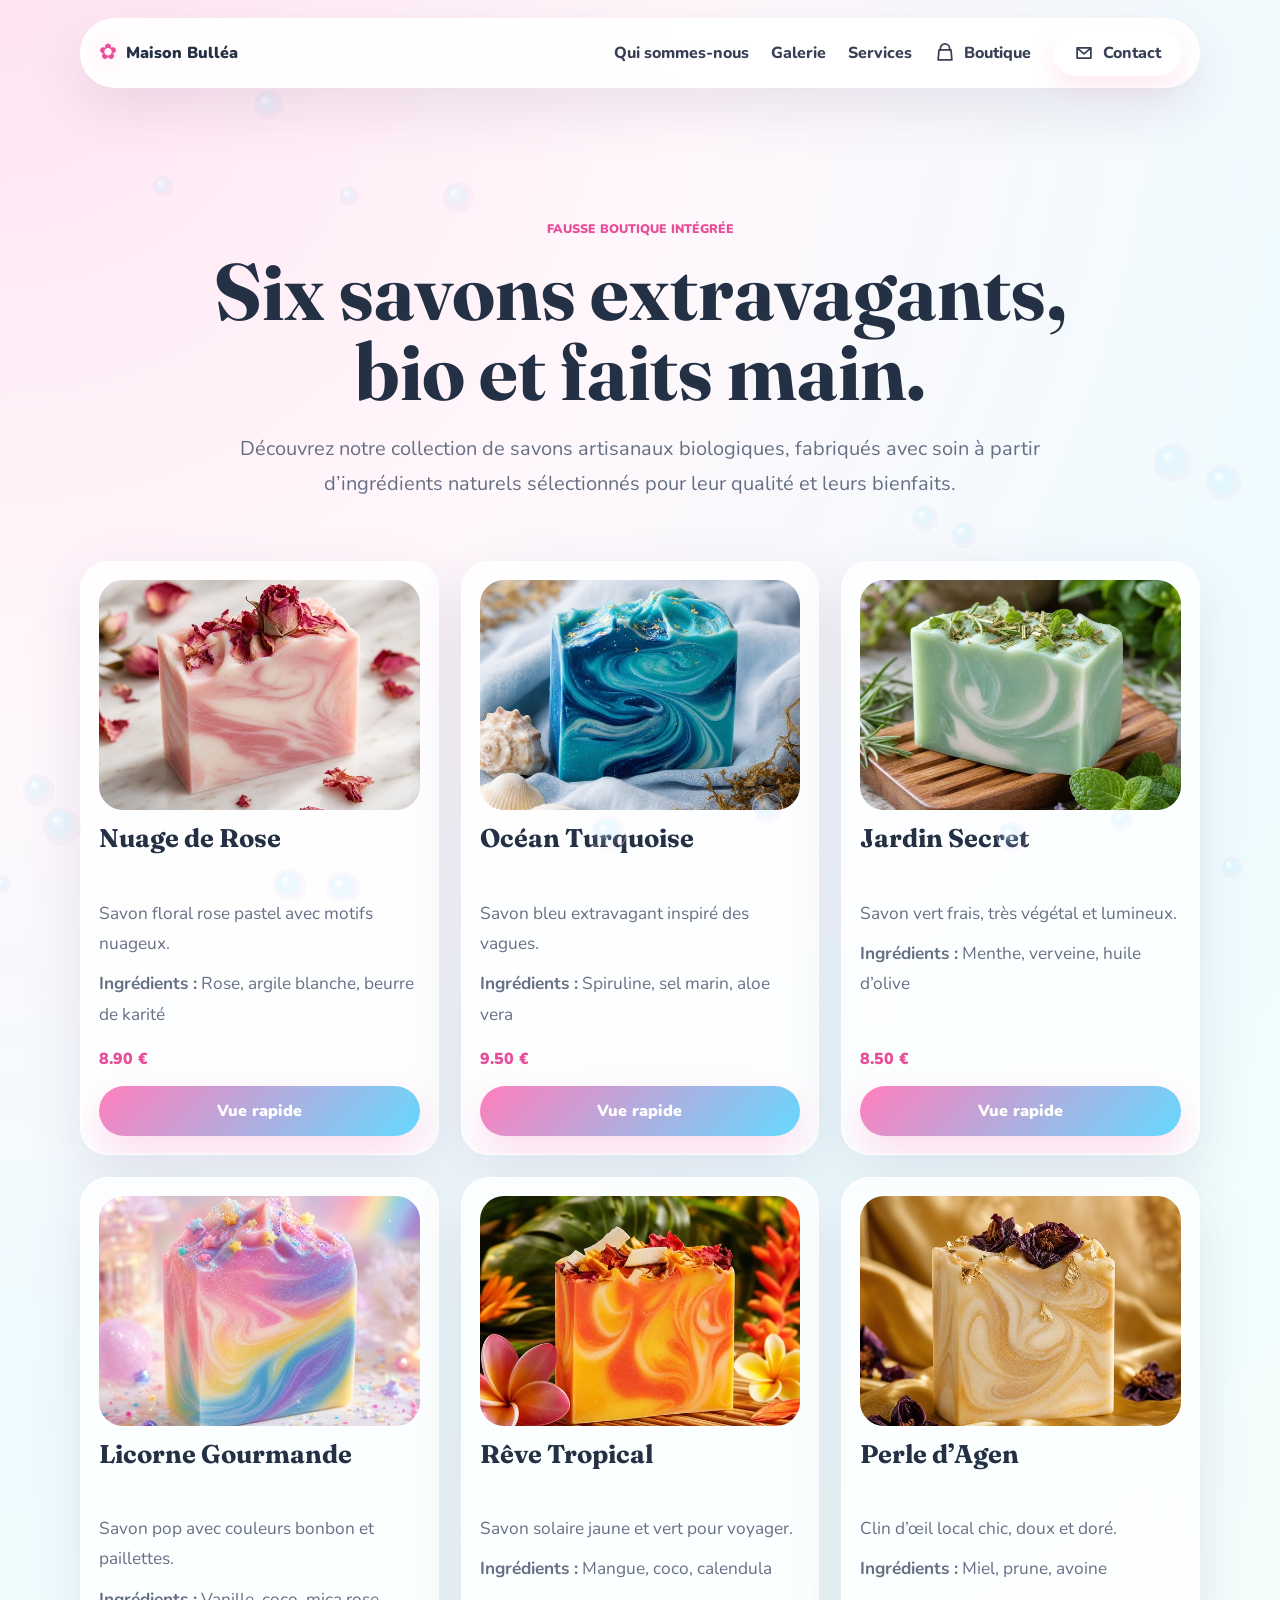
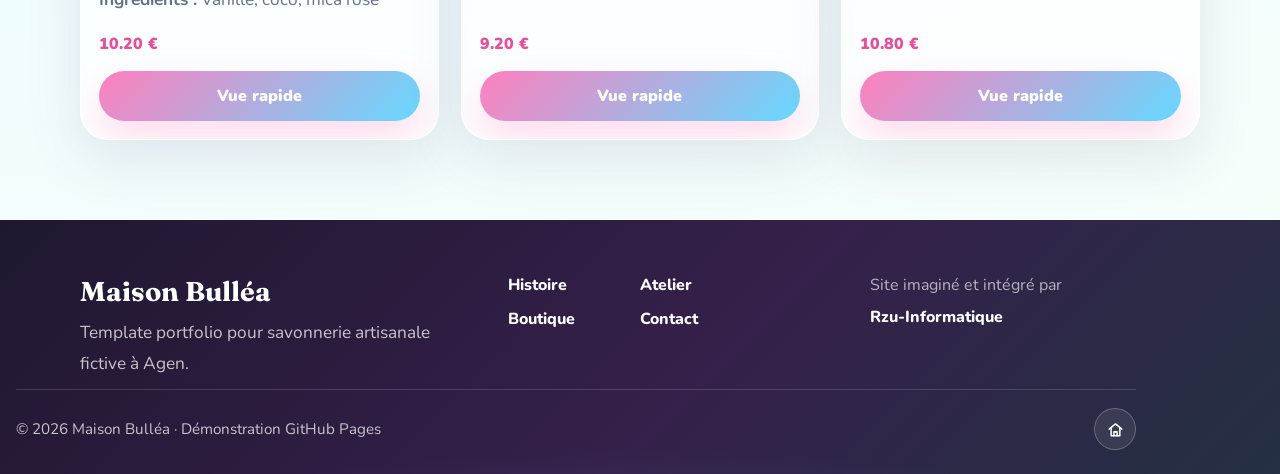
==== commit 6dca008b: "Use shared partials for layout" ====
--- a/boutique.html
+++ b/boutique.html
@@ -5,6 +5,7 @@
     <meta name="viewport" content="width=device-width, initial-scale=1" />
     <meta name="robots" content="index, follow" />
     <meta name="theme-color" content="#fff0f7" />
+    <link rel="icon" href="assets/images/savon_nuage_rose_web.jpg" type="image/jpeg" />
     <title>Boutique — Maison Bulléa</title>
     <meta
       name="description"
@@ -67,52 +68,7 @@
     <a class="skip-link" href="#main-content">Aller au contenu</a>
     <canvas id="bubble-canvas" aria-hidden="true"></canvas>
 
-    <header class="navbar solid" id="navbar">
-      <a class="brand" href="index.html#top" aria-label="Accueil Maison Bulléa">
-        <span class="brand-flower" aria-hidden="true">✿</span>
-        Maison Bulléa
-      </a>
-      <button
-        class="hamburger"
-        id="hamburger"
-        type="button"
-        aria-label="Ouvrir le menu"
-        aria-controls="navLinks"
-        aria-expanded="false"
-      >
-        <span></span><span></span><span></span>
-      </button>
-      <nav class="nav-links" id="navLinks" aria-label="Navigation principale">
-        <a href="index.html#histoire">Qui sommes-nous</a>
-        <a href="index.html#panorama">Galerie</a>
-        <a href="index.html#services">Services</a>
-        <a
-          href="boutique.html"
-          class="nav-shop-link"
-          aria-current="page"
-          aria-label="Boutique"
-        >
-          <span class="nav-shop-icon" aria-hidden="true"
-            ><svg viewBox="0 0 24 24" focusable="false">
-              <path d="M7 9V7a5 5 0 0 1 10 0v2" />
-              <path d="M5.5 8.5h13l1 11H4.5l1-11Z" /></svg
-          ></span>
-          <span class="nav-label">Boutique</span>
-        </a>
-        <a
-          href="index.html#contact"
-          class="pill nav-contact-link"
-          aria-label="Contact"
-        >
-          <span class="nav-contact-icon" aria-hidden="true"
-            ><svg viewBox="0 0 24 24" focusable="false">
-              <path d="M4.5 6.5h15v11h-15z" />
-              <path d="m5 7 7 6 7-6" /></svg
-          ></span>
-          <span class="nav-label">Contact</span>
-        </a>
-      </nav>
-    </header>
+    <div data-include="partials/_navbar.html"></div>
 
     <main class="shop-main" id="main-content" tabindex="-1">
       <section class="section shop-hero reveal">
@@ -168,47 +124,9 @@
       </div>
     </div>
 
-    <footer class="site-footer">
-      <div class="footer-inner">
-        <div>
-          <strong>Maison Bulléa</strong>
-          <p>
-            Boutique fictive pour démonstration portfolio. Paiement non
-            fonctionnel.
-          </p>
-        </div>
-        <nav aria-label="Navigation secondaire">
-          <a href="index.html">Accueil</a>
-          <a href="index.html#panorama">Atelier</a>
-          <a href="boutique.html" aria-current="page">Boutique</a>
-          <a href="index.html#contact">Contact</a>
-        </nav>
-        <div class="footer-credit">
-          <span>Site imaginé et intégré par</span>
-          <a
-            href="https://rzu-informatique.fr"
-            aria-label="Site de Rzu Informatique"
-            >Rzu-Informatique</a
-          >
-        </div>
-      </div>
-      <p class="footer-bottom">
-        <span>© 2026 Maison Bulléa · Démonstration GitHub Pages</span>
-        <a
-          class="footer-replay"
-          href="index.html?intro=1"
-          aria-label="Revoir la maison"
-          title="Revoir la maison"
-        >
-          <svg viewBox="0 0 24 24" aria-hidden="true" focusable="false">
-            <path d="M4 11.5 12 5l8 6.5" />
-            <path d="M6.5 10.5V20h11v-9.5" />
-            <path d="M10 20v-5h4v5" />
-          </svg>
-        </a>
-      </p>
-    </footer>
+    <div data-include="partials/_footer.html"></div>
 
+    <script src="assets/scripts/includes.js"></script>
     <script src="assets/scripts/app.js"></script>
     <!-- RZU-Informatique -->
   </body>
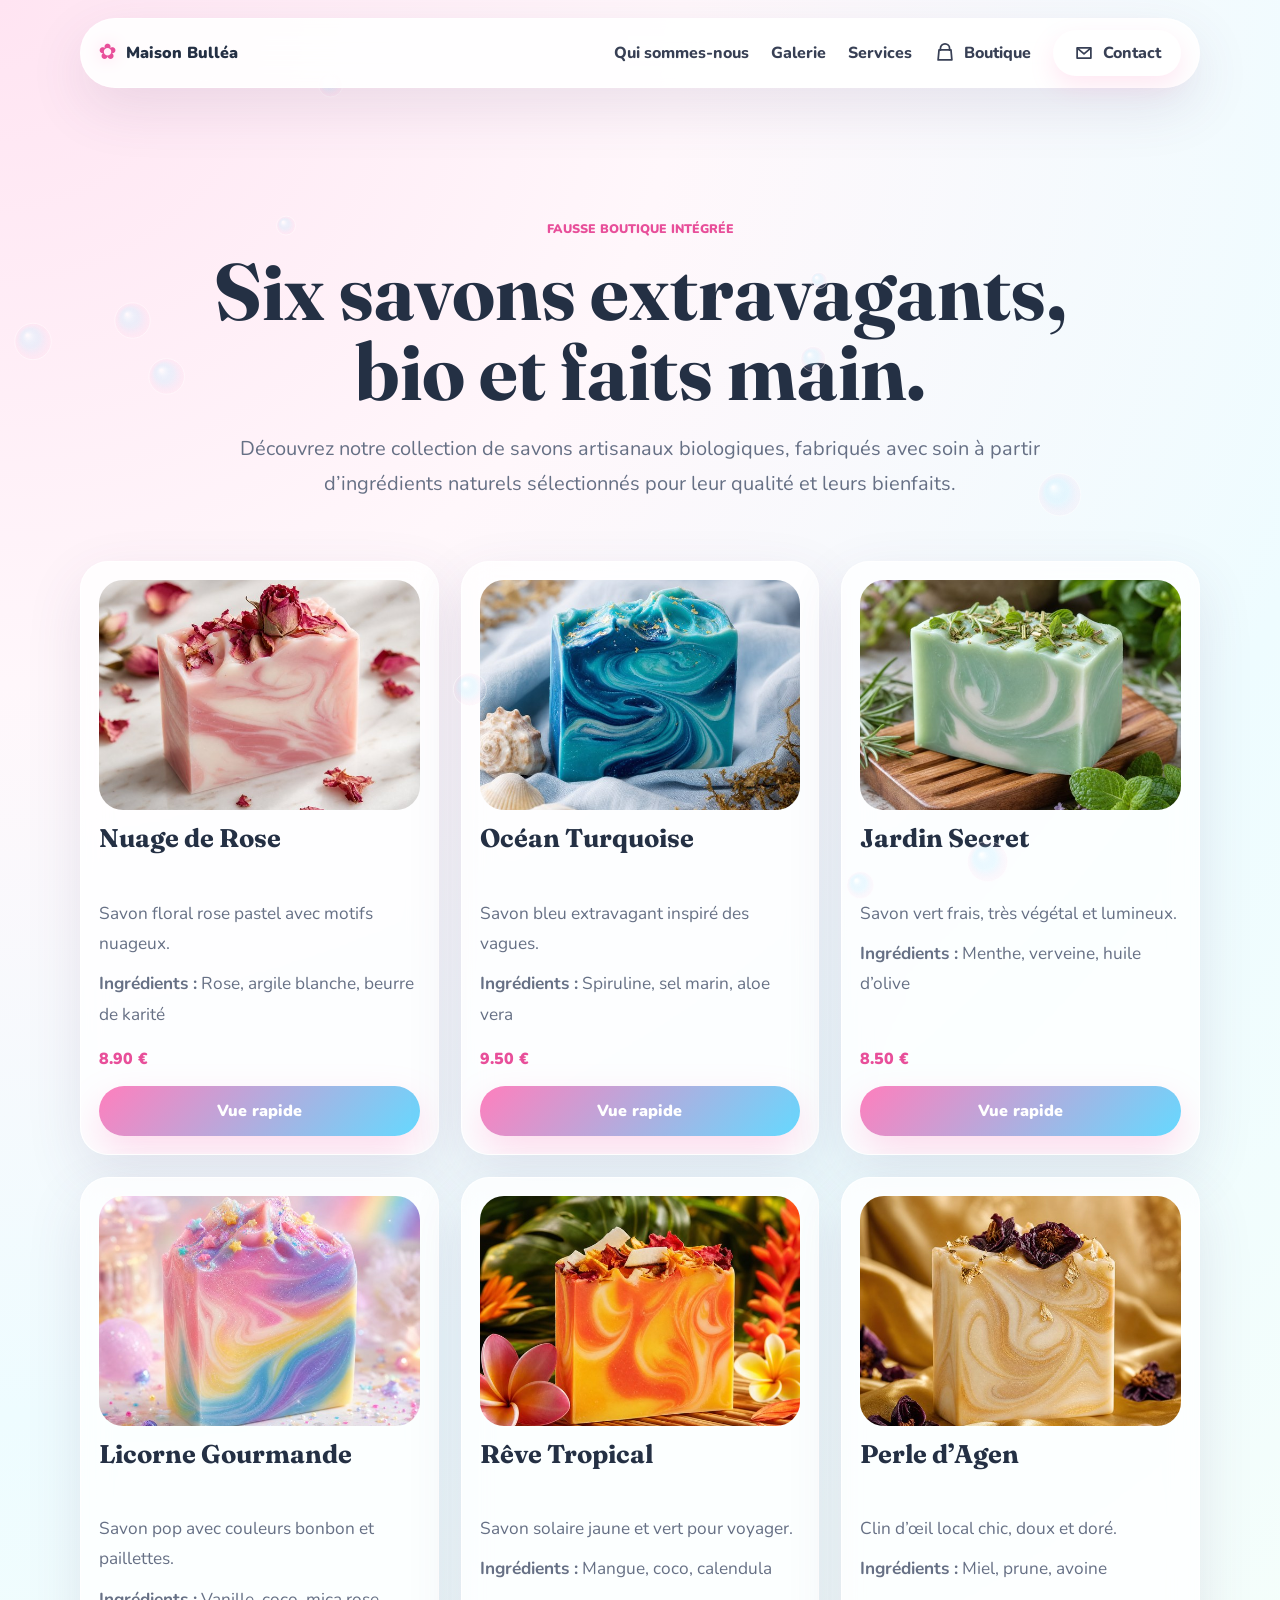
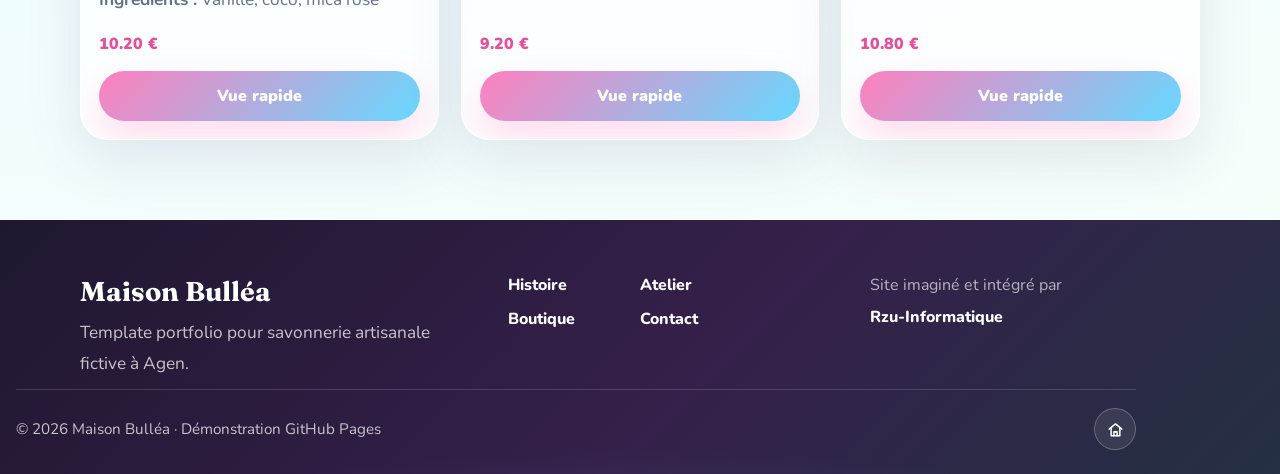
==== commit 5e0625e2: "Fix GitHub Pages partial includes" ====
--- a/boutique.html
+++ b/boutique.html
@@ -68,7 +68,7 @@
     <a class="skip-link" href="#main-content">Aller au contenu</a>
     <canvas id="bubble-canvas" aria-hidden="true"></canvas>
 
-    <div data-include="partials/_navbar.html"></div>
+    <div data-include="partials/navbar.html"></div>
 
     <main class="shop-main" id="main-content" tabindex="-1">
       <section class="section shop-hero reveal">
@@ -124,7 +124,7 @@
       </div>
     </div>
 
-    <div data-include="partials/_footer.html"></div>
+    <div data-include="partials/footer.html"></div>
 
     <script src="assets/scripts/includes.js"></script>
     <script src="assets/scripts/app.js"></script>
--- a/assets/styles/base.css
+++ b/assets/styles/base.css
@@ -57,6 +57,7 @@
 }
 
 html {
+  overflow-x: clip;
   scroll-behavior: smooth;
 }
 
--- a/assets/styles/hero.css
+++ b/assets/styles/hero.css
@@ -21,11 +21,15 @@
 
 .hero::before {
   inset: -18px;
-  background: url("../images/hero_savons_web.jpg") center / cover no-repeat;
-  transform: scale(1.04)
-    translate3d(var(--hero-bg-x, 0), var(--hero-bg-y, 0), 0);
-  transition: transform 0.15s ease-out;
-  will-change: transform;
+  background-image: url("../images/hero_savons_web.jpg");
+  background-position:
+    calc(50% + var(--hero-bg-x, 0px))
+    calc(50% + var(--hero-bg-y, 0px));
+  background-repeat: no-repeat;
+  background-size: cover;
+  transform: scale(1.06);
+  transition: background-position 0.12s ease-out;
+  will-change: background-position;
 }
 
 .hero::after {
@@ -171,7 +175,6 @@
 }
 
 @media (prefers-reduced-motion: no-preference) {
-  .hero::before,
   .hero-copy {
     transition: transform 0.08s linear;
   }
--- a/assets/styles/boutique.css
+++ b/assets/styles/boutique.css
@@ -130,6 +130,18 @@
   overflow-y: auto;
 }
 
+.modal .product-art {
+  height: auto;
+  aspect-ratio: 1;
+  display: grid;
+  place-items: center;
+  padding: 10px;
+}
+
+.modal .product-art img {
+  object-fit: contain;
+}
+
 .modal-close {
   position: absolute;
   top: 12px;
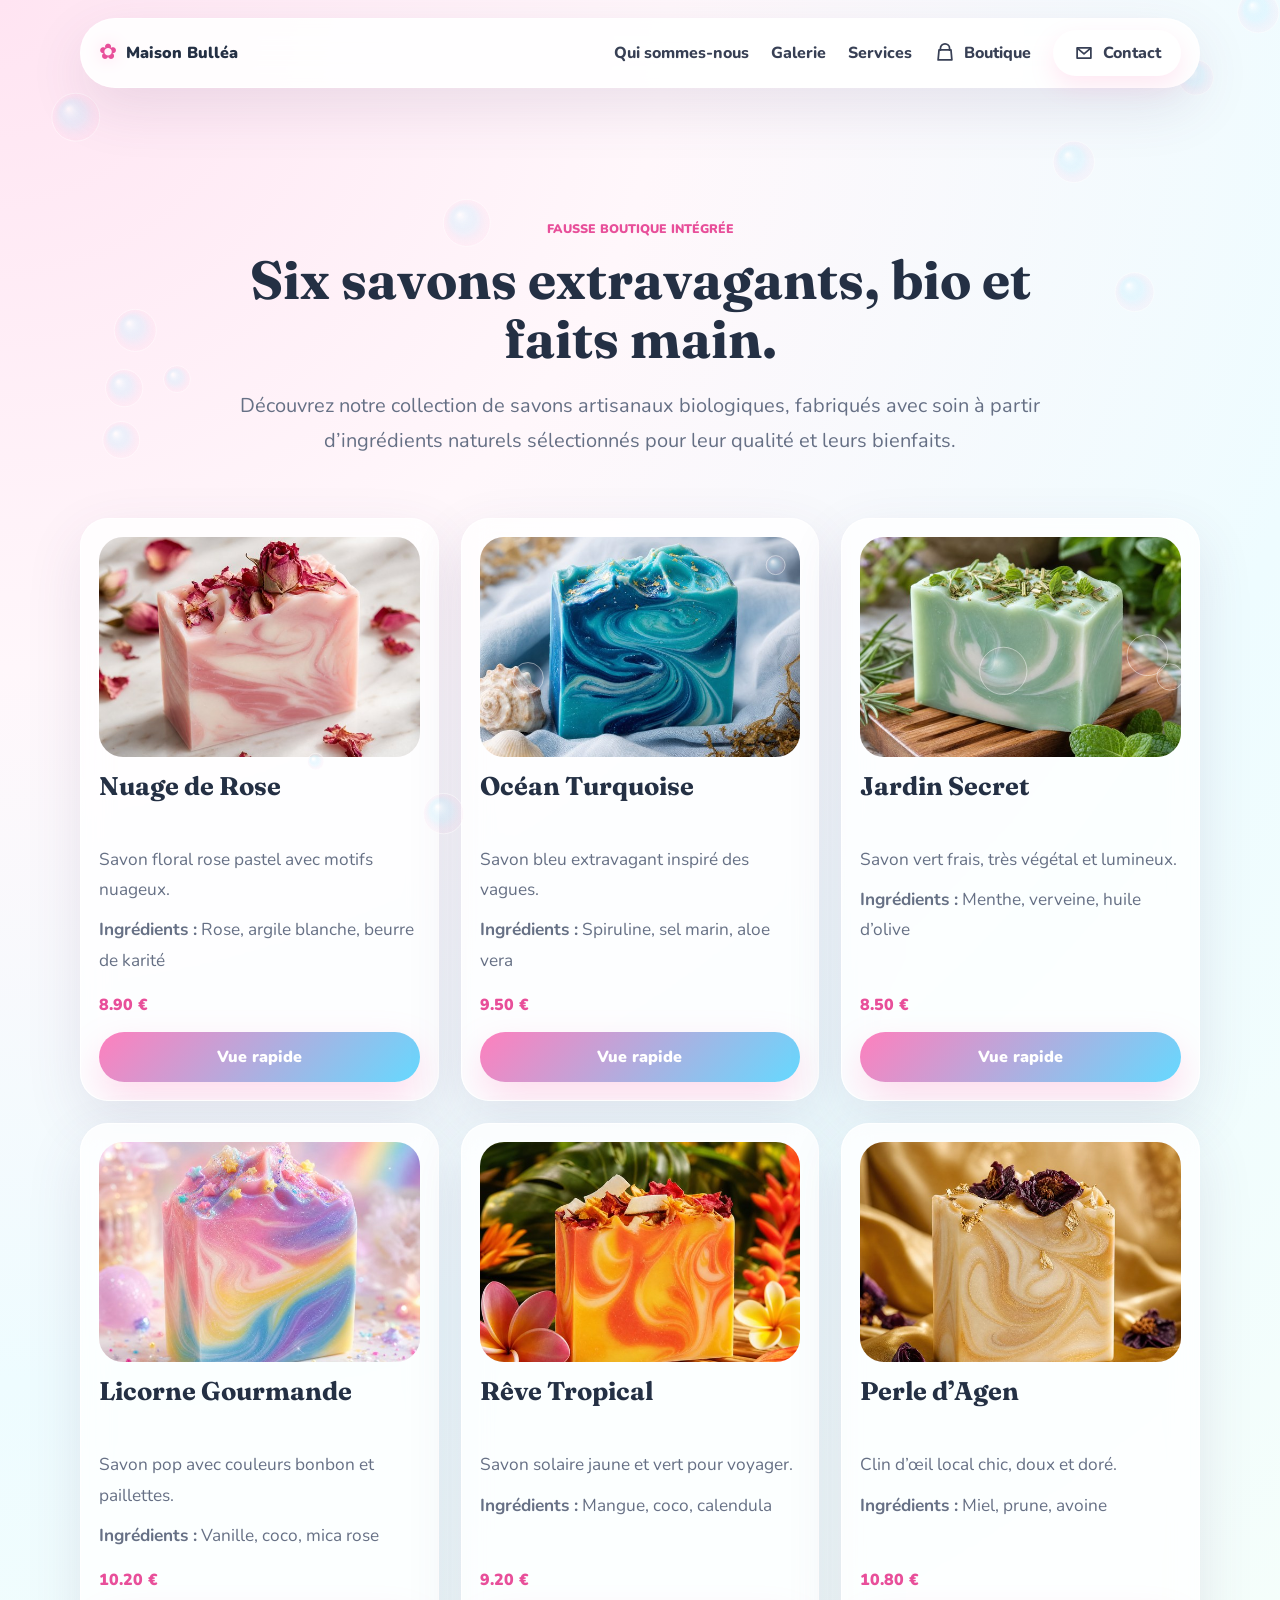
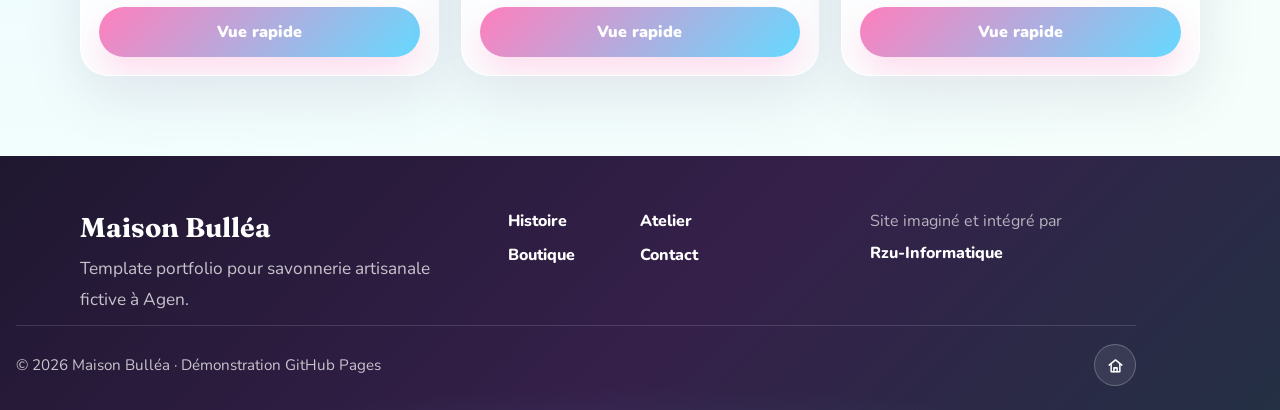
==== commit 1798a213: "Polish Maison Bullea storefront" ====
--- a/boutique.html
+++ b/boutique.html
@@ -128,6 +128,8 @@
 
     <script src="assets/scripts/includes.js"></script>
     <script src="assets/scripts/app.js"></script>
-    <!-- RZU-Informatique -->
+
   </body>
 </html>
+
+<!-- Copyright RZU Informatique -->
--- a/assets/styles/base.css
+++ b/assets/styles/base.css
@@ -156,15 +156,15 @@
 h3 {
   margin: 0 0 20px;
   font-family: Fraunces, serif;
-  line-height: 1;
+  line-height: 1.08;
 }
 
 h1 {
-  font-size: 5rem;
+  font-size: clamp(2.35rem, 4.2vw, 3.45rem);
 }
 
 h2 {
-  font-size: 4.2rem;
+  font-size: clamp(1.9rem, 3.2vw, 2.7rem);
 }
 
 p {
@@ -263,4 +263,4 @@
   white-space: nowrap;
 }
 
-/* RZU-Informatique */
+/* Copyright RZU Informatique */
--- a/assets/styles/navigation.css
+++ b/assets/styles/navigation.css
@@ -15,6 +15,12 @@
   box-shadow: var(--shadow);
   backdrop-filter: blur(20px);
   transform: translateX(-50%);
+}
+
+body.intro-active .navbar {
+  opacity: 0;
+  pointer-events: none;
+  visibility: hidden;
 }
 
 .navbar.solid {
@@ -139,4 +145,4 @@
   stroke-linejoin: round;
 }
 
-/* RZU-Informatique */
+/* Copyright RZU Informatique */
--- a/assets/styles/hero.css
+++ b/assets/styles/hero.css
@@ -69,7 +69,7 @@
   margin-bottom: 24px;
   color: var(--white);
   font-family: "Playfair Display", Georgia, serif;
-  font-size: 5rem;
+  font-size: clamp(2.35rem, 4.3vw, 3.45rem);
   line-height: 1.08;
 }
 
@@ -180,4 +180,4 @@
   }
 }
 
-/* RZU-Informatique */
+/* Copyright RZU Informatique */
--- a/assets/styles/histoire.css
+++ b/assets/styles/histoire.css
@@ -230,4 +230,4 @@
   line-height: 1;
 }
 
-/* RZU-Informatique */
+/* Copyright RZU Informatique */
--- a/assets/styles/panorama.css
+++ b/assets/styles/panorama.css
@@ -103,4 +103,4 @@
   line-height: 1.35;
 }
 
-/* RZU-Informatique */
+/* Copyright RZU Informatique */
--- a/assets/styles/produits.css
+++ b/assets/styles/produits.css
@@ -130,4 +130,4 @@
   font-size: 2rem;
 }
 
-/* RZU-Informatique */
+/* Copyright RZU Informatique */
--- a/assets/styles/services.css
+++ b/assets/styles/services.css
@@ -56,4 +56,4 @@
   }
 }
 
-/* RZU-Informatique */
+/* Copyright RZU Informatique */
--- a/assets/styles/contact.css
+++ b/assets/styles/contact.css
@@ -178,4 +178,4 @@
   font-weight: 800;
 }
 
-/* RZU-Informatique */
+/* Copyright RZU Informatique */
--- a/assets/styles/boutique.css
+++ b/assets/styles/boutique.css
@@ -44,17 +44,18 @@
 }
 
 .product-art {
-  height: 230px;
+  height: 220px;
   margin-bottom: 16px;
   overflow: hidden;
   border-radius: 24px;
-  background: var(--white);
+  background: #fff7fb;
 }
 
 .product-art img {
   width: 100%;
   height: 100%;
   object-fit: cover;
+  object-position: center 44%;
   transition: transform 0.7s var(--ease-out);
 }
 
@@ -110,11 +111,11 @@
 .modal {
   position: fixed;
   inset: 0;
-  z-index: 90;
+  z-index: 180;
   display: none;
   align-items: center;
   justify-content: center;
-  padding: 20px;
+  padding: 108px 20px 24px;
   background: rgba(36, 48, 68, 0.52);
 }
 
@@ -124,22 +125,41 @@
 
 .modal-content {
   position: relative;
-  width: min(560px, 100%);
-  max-height: calc(100vh - 40px);
-  padding: 28px;
+  width: min(520px, 100%);
+  max-height: calc(100dvh - 132px);
+  padding: clamp(20px, 4vw, 28px);
   overflow-y: auto;
 }
 
 .modal .product-art {
-  height: auto;
-  aspect-ratio: 1;
-  display: grid;
-  place-items: center;
-  padding: 10px;
+  height: clamp(220px, 42vh, 330px);
+  aspect-ratio: 4 / 3;
 }
 
 .modal .product-art img {
-  object-fit: contain;
+  object-fit: cover;
+  object-position: center 46%;
+}
+
+@media (max-width: 700px) {
+  .product-art {
+    height: auto;
+    aspect-ratio: 1;
+  }
+
+  .modal {
+    align-items: center;
+    padding: 22px 14px;
+  }
+
+  .modal-content {
+    width: min(420px, 100%);
+    max-height: calc(100dvh - 44px);
+  }
+
+  .modal .product-art {
+    height: clamp(190px, 34vh, 245px);
+  }
 }
 
 .modal-close {
@@ -159,4 +179,4 @@
   place-items: center;
 }
 
-/* RZU-Informatique */
+/* Copyright RZU Informatique */
--- a/assets/styles/footer.css
+++ b/assets/styles/footer.css
@@ -186,4 +186,4 @@
   stroke: none;
 }
 
-/* RZU-Informatique */
+/* Copyright RZU Informatique */
--- a/assets/styles/intro.css
+++ b/assets/styles/intro.css
@@ -32,7 +32,7 @@
   margin: 0 0 16px;
   color: var(--ink);
   font-family: Fraunces, serif;
-  font-size: 4.2rem;
+  font-size: clamp(2.7rem, 6vw, 3.7rem);
   font-weight: 800;
   line-height: 1;
 }
@@ -447,10 +447,6 @@
   transition:
     transform 0.85s cubic-bezier(0.16, 0.84, 0.24, 1),
     filter 0.85s ease;
-}
-
-.house:hover {
-  transform: translateY(-6px) scale(1.03);
 }
 
 .door {
@@ -480,10 +476,6 @@
   transform: translateX(-50%) scale(0.55);
 }
 
-.house.open .door {
-  transform: perspective(450px) rotateY(-68deg);
-}
-
 .house.open .walls::before {
   animation: door-depth-glow 0.78s ease both;
 }
@@ -660,4 +652,4 @@
   }
 }
 
-/* RZU-Informatique */
+/* Copyright RZU Informatique */
--- a/assets/styles/responsive.css
+++ b/assets/styles/responsive.css
@@ -1,10 +1,10 @@
 @media (max-width: 1000px) {
   .hero-title {
-    font-size: 4rem;
+    font-size: clamp(2.3rem, 5.6vw, 3.25rem);
   }
 
   h2 {
-    font-size: 3.4rem;
+    font-size: clamp(1.85rem, 4.3vw, 2.45rem);
   }
 
   .card-deck {
@@ -67,18 +67,11 @@
     transform: translate(-50%, -56%) scale(1.04) rotate(0) translateZ(44px);
   }
 
-  .deck-preview {
-    grid-column: 1;
-  }
 }
 
 @media (max-width: 850px) {
   .navbar {
     top: 10px;
-  }
-
-  body.menu-open {
-    overflow: hidden;
   }
 
   body.menu-open .navbar {
@@ -90,10 +83,6 @@
   body.menu-open .brand,
   body.menu-open .hamburger {
     position: relative;
-  }
-
-  .hamburger {
-    display: block;
   }
 
   .nav-links {
@@ -129,11 +118,6 @@
     transition: transform 0.38s var(--ease-out);
   }
 
-  .nav-links.open {
-    pointer-events: auto;
-    transform: translateX(0);
-  }
-
   .nav-links a {
     display: flex;
     width: min(360px, 86vw);
@@ -159,11 +143,6 @@
   }
 
   .nav-links.open a {
-    opacity: 1;
-    transform: translateX(0);
-  }
-
-  .nav-links.open a {
     transition-delay: 0s;
   }
 
@@ -241,11 +220,11 @@
 @media (max-width: 640px) {
   h1,
   .hero-title {
-    font-size: 3rem;
+    font-size: clamp(2.15rem, 10vw, 2.7rem);
   }
 
   h2 {
-    font-size: 2.65rem;
+    font-size: clamp(1.75rem, 8vw, 2.15rem);
   }
 
   .lead {
@@ -360,11 +339,6 @@
   }
 
   .service-grid article {
-    justify-items: center;
-    text-align: center;
-  }
-
-  .service-grid article {
     min-height: 112px;
   }
 
@@ -400,11 +374,11 @@
 @media (max-width: 390px) {
   h1,
   .hero-title {
-    font-size: 2.5rem;
+    font-size: 2.2rem;
   }
 
   h2 {
-    font-size: 2.25rem;
+    font-size: 1.85rem;
   }
 
   .section {
@@ -445,8 +419,8 @@
     margin-bottom: 64px;
   }
   #produits h2 {
-    font-size: clamp(2.7rem, 5.2vw, 3.35rem);
-    line-height: 1.02;
+    font-size: clamp(2rem, 4.2vw, 2.5rem);
+    line-height: 1.08;
   }
   .card-deck {
     max-width: 900px;
@@ -555,21 +529,6 @@
   }
 }
 
-@media (max-width: 850px) {
-  .shop-toggle-wrap {
-    display: block;
-  }
-
-  .shop-card.mobile-extra {
-    display: none;
-  }
-
-  .shop-grid.expanded .shop-card.mobile-extra {
-    display: flex;
-    animation: shop-card-reveal 0.55s var(--ease-out) both;
-  }
-}
-
 @media (max-width: 700px) {
   #produits .center {
     margin-bottom: 100px;
@@ -606,17 +565,6 @@
 
   .card-three {
     transform: translate(58%, -50%) rotate(8deg) translateZ(8px);
-  }
-}
-
-@media (prefers-reduced-motion: reduce) {
-  html {
-    scroll-behavior: auto;
-  }
-
-  .hero::before,
-  .hero-copy {
-    transform: none;
   }
 }
 
@@ -894,7 +842,7 @@
   #services h2 {
     max-width: none;
     margin-inline: 0;
-    font-size: clamp(2rem, 9vw, 2.55rem);
+    font-size: clamp(1.8rem, 8vw, 2.15rem);
     line-height: 1.06;
   }
 
@@ -933,4 +881,4 @@
   }
 }
 
-/* RZU-Informatique */
+/* Copyright RZU Informatique */
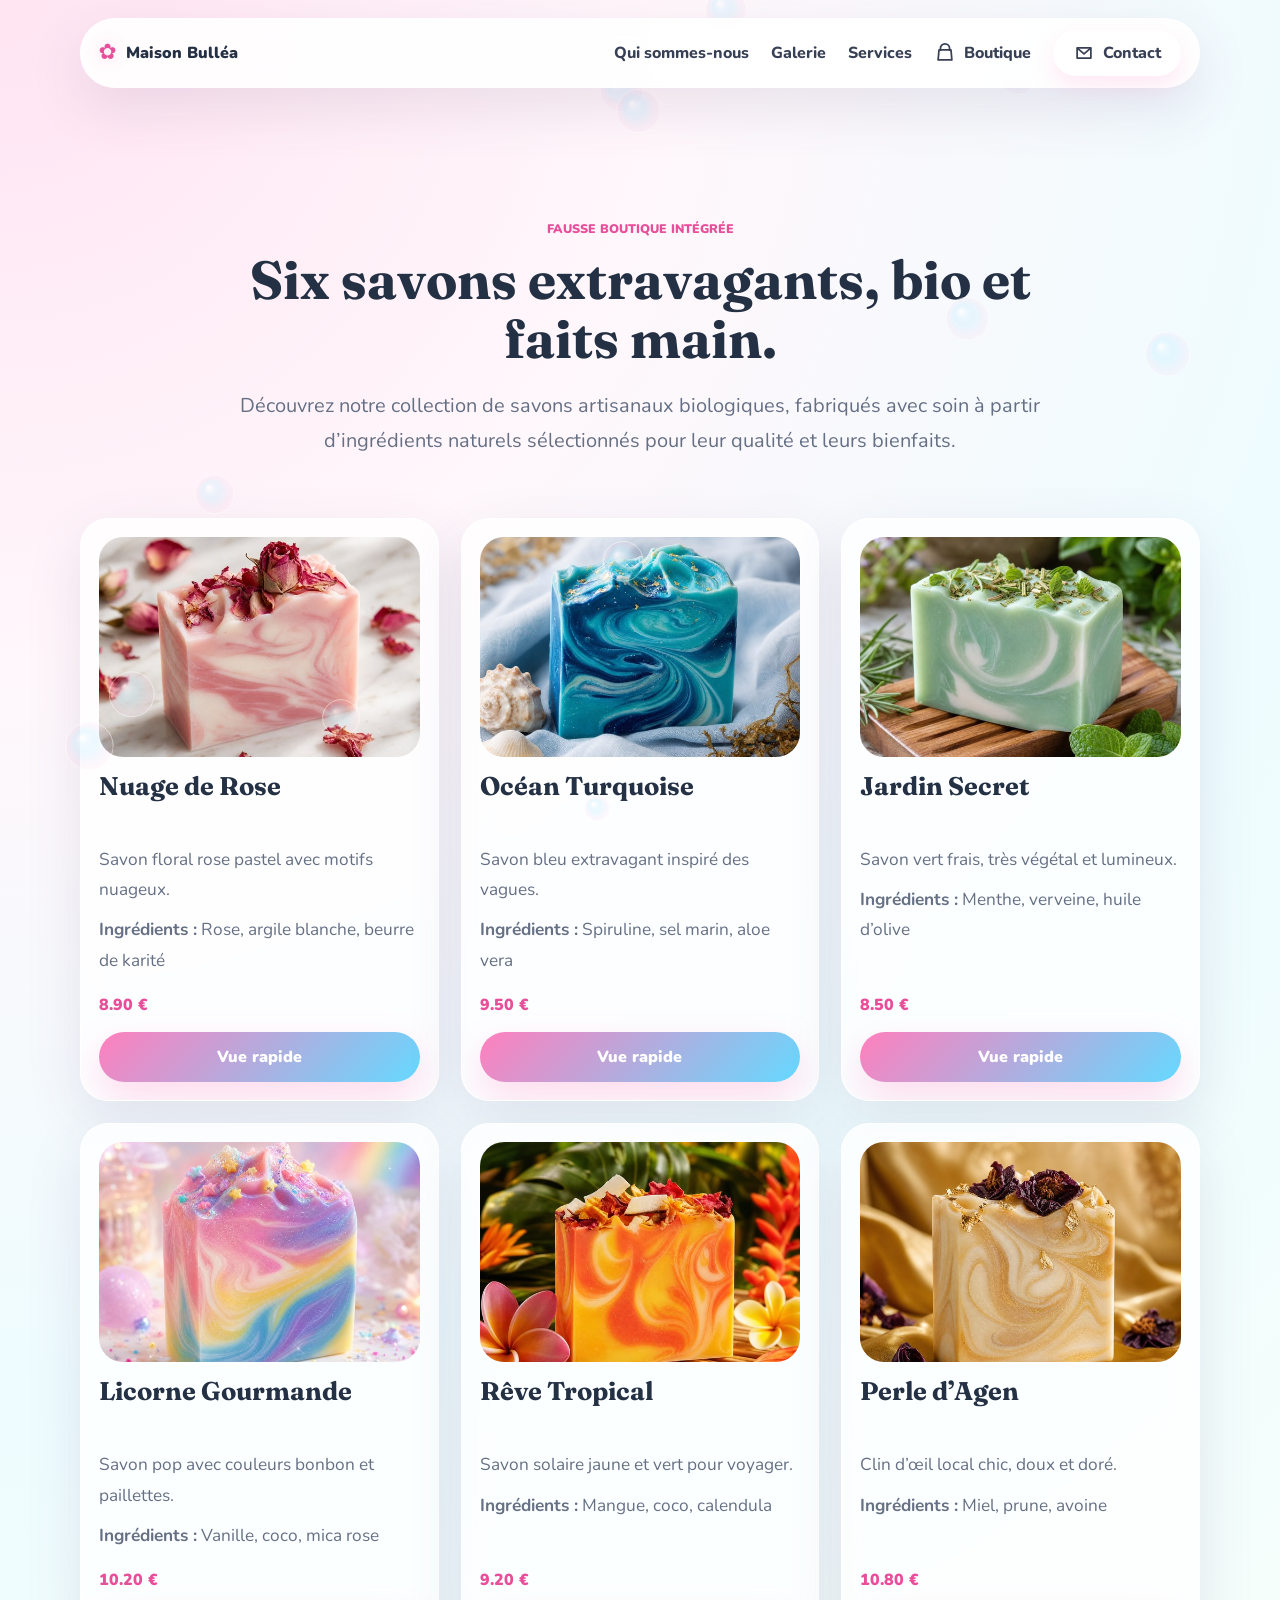
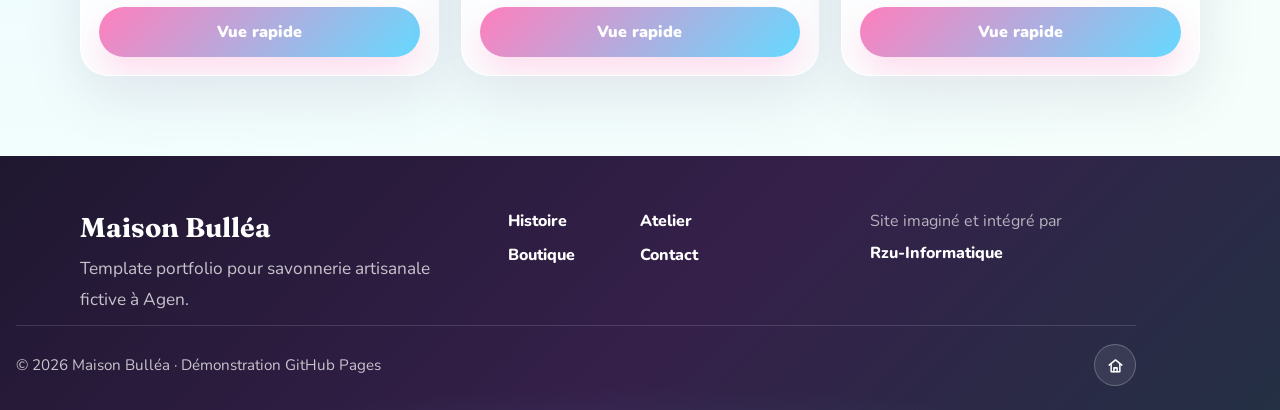
==== commit 7551408d: "Improve responsive boutique and panorama" ====
--- a/boutique.html
+++ b/boutique.html
@@ -51,15 +51,15 @@
       href="https://fonts.googleapis.com/css2?family=Fraunces:wght@600;700;800&family=Nunito:wght@400;600;700;800&display=swap"
       rel="stylesheet"
     />
-    <link rel="stylesheet" href="assets/styles/base.css" />
+    <link rel="stylesheet" href="assets/styles/base.css?v=2" />
     <link rel="stylesheet" href="assets/styles/navigation.css" />
     <link rel="stylesheet" href="assets/styles/hero.css" />
     <link rel="stylesheet" href="assets/styles/histoire.css" />
-    <link rel="stylesheet" href="assets/styles/panorama.css" />
+    <link rel="stylesheet" href="assets/styles/panorama.css?v=2" />
     <link rel="stylesheet" href="assets/styles/produits.css" />
     <link rel="stylesheet" href="assets/styles/services.css" />
     <link rel="stylesheet" href="assets/styles/contact.css" />
-    <link rel="stylesheet" href="assets/styles/boutique.css" />
+    <link rel="stylesheet" href="assets/styles/boutique.css?v=8" />
     <link rel="stylesheet" href="assets/styles/footer.css" />
     <link rel="stylesheet" href="assets/styles/intro.css" />
     <link rel="stylesheet" href="assets/styles/responsive.css" />
@@ -127,7 +127,7 @@
     <div data-include="partials/footer.html"></div>
 
     <script src="assets/scripts/includes.js"></script>
-    <script src="assets/scripts/app.js"></script>
+    <script src="assets/scripts/app.js?v=2"></script>
 
   </body>
 </html>
--- a/assets/styles/base.css
+++ b/assets/styles/base.css
@@ -1,3 +1,5 @@
+html { -webkit-tap-highlight-color: transparent; }
+
 :root {
   --pink: #ff7fbd;
   --pink-strong: #e84f9a;
--- a/assets/styles/panorama.css
+++ b/assets/styles/panorama.css
@@ -7,6 +7,8 @@
   border-radius: 32px;
   background: var(--white);
   box-shadow: 0 34px 110px rgba(89, 67, 114, 0.2);
+  -webkit-touch-callout: none;
+  user-select: none;
 }
 
 .atelier-window {
@@ -25,6 +27,9 @@
   height: 100%;
   object-fit: cover;
   user-select: none;
+  -webkit-user-drag: none;
+  -webkit-touch-callout: none;
+  pointer-events: none;
 }
 
 .atelier-arrow {
@@ -40,6 +45,9 @@
   background: rgba(255, 255, 255, 0.86);
   box-shadow: 0 18px 42px rgba(36, 48, 68, 0.16);
   cursor: pointer;
+  touch-action: none;
+  -webkit-touch-callout: none;
+  user-select: none;
   place-items: center;
   transform: translateY(-50%);
   transition:
--- a/assets/styles/boutique.css
+++ b/assets/styles/boutique.css
@@ -129,6 +129,46 @@
   max-height: calc(100dvh - 132px);
   padding: clamp(20px, 4vw, 28px);
   overflow-y: auto;
+  overflow-x: hidden;
+}
+
+.modal-content #modalBody {
+  width: 100%;
+  max-width: 360px;
+  margin-inline: auto;
+}
+
+@media (min-width: 521px) {
+  .modal { padding: 82px 20px 18px; }
+
+  .modal-content {
+    width: min(760px, 100%);
+    max-height: calc(100dvh - 100px);
+    overflow: hidden;
+  }
+
+  .modal-content #modalBody {
+    max-width: none;
+    display: grid;
+    grid-template-columns: minmax(0, 1fr) minmax(0, 1fr);
+    gap: 10px 24px;
+    align-items: center;
+    margin-inline: 0;
+  }
+
+  .modal-content #modalBody > :not(.product-art) { grid-column: 2; }
+  .modal-content h2 { margin-bottom: 0; }
+  .modal-content .product-art {
+    grid-column: 1;
+    grid-row: 1 / span 5;
+    width: 100%;
+    height: auto;
+    aspect-ratio: 4 / 3;
+    margin: 0;
+  }
+  .modal-content p { margin: 4px 0; }
+  .modal-content .price { padding-top: 4px; }
+  .modal-content .btn { justify-self: start; }
 }
 
 .modal .product-art {
@@ -153,12 +193,18 @@
   }
 
   .modal-content {
-    width: min(420px, 100%);
+    width: min(640px, 100%);
     max-height: calc(100dvh - 44px);
   }
 
   .modal .product-art {
     height: clamp(190px, 34vh, 245px);
+  }
+}
+
+@media (max-width: 520px) {
+  .modal-content {
+    width: min(420px, 100%);
   }
 }
 
